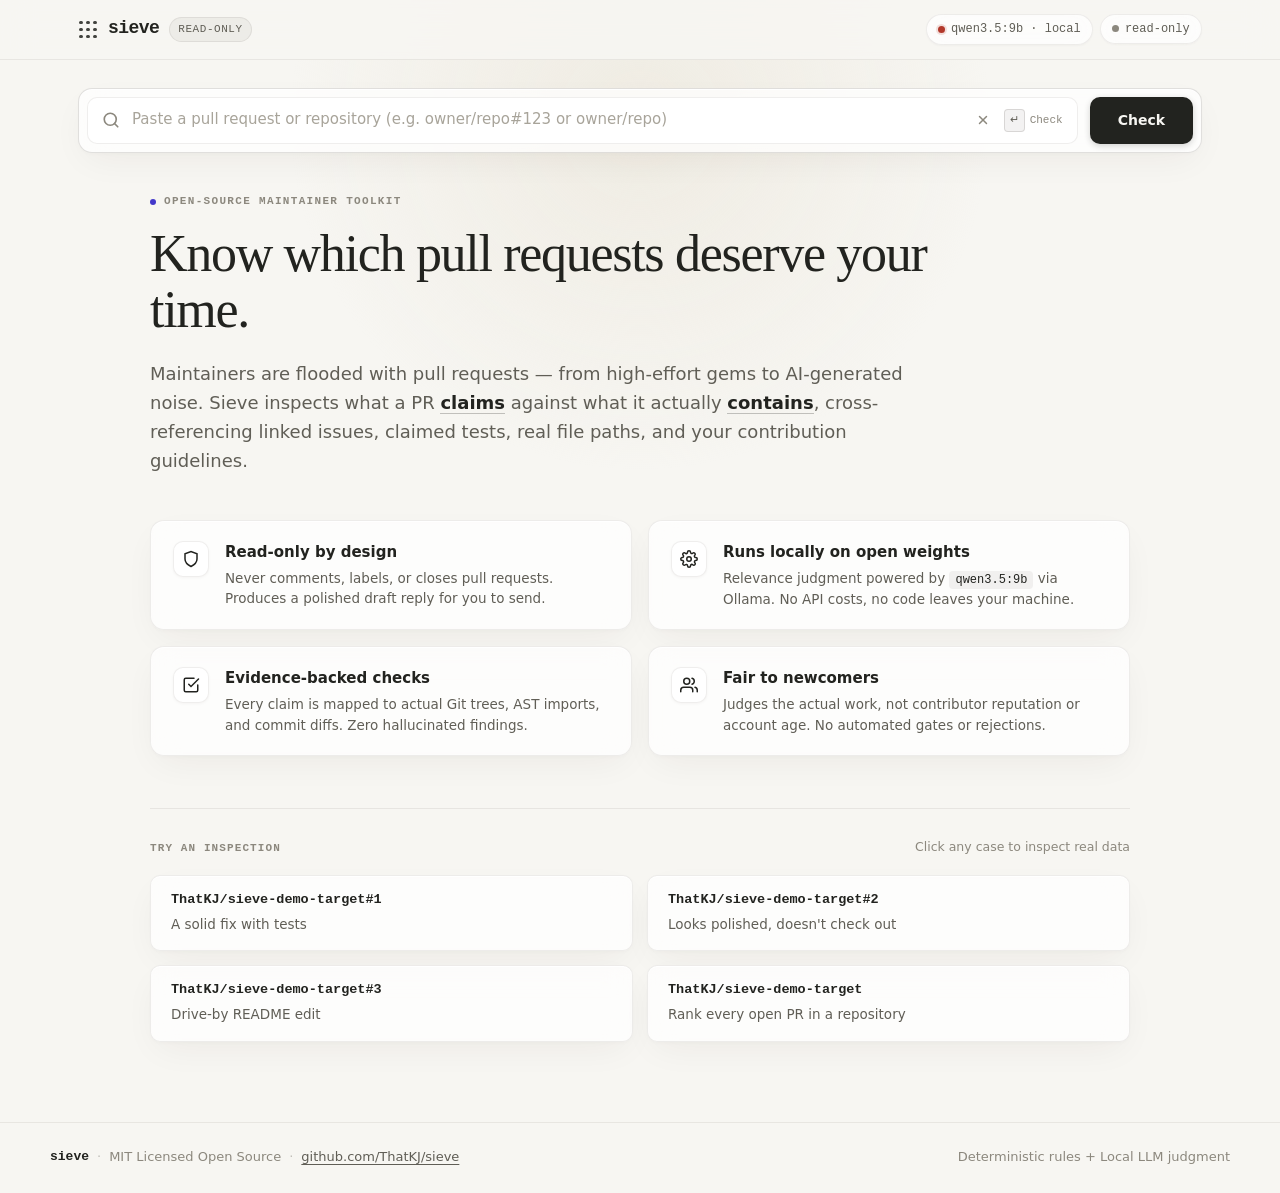
==== web/index.html @ 794aae9f "feat(web): redesign frontend with warm liquid glass and editorial aesthetic - Implement warm ivory a" ====
<!doctype html>
<html lang="en">
<head>
  <meta charset="utf-8">
  <meta name="viewport" content="width=device-width, initial-scale=1">
  <title>Sieve — Know Which Pull Requests Deserve Your Time</title>
  <meta name="description" content="Open-source pull request intake checks. Evaluates what a PR claims against what it actually contains with deterministic checks and local AI judgment.">
  <link rel="stylesheet" href="style.css">
  <link rel="icon" href="data:image/svg+xml,<svg xmlns='http://www.w3.org/2000/svg' viewBox='0 0 16 16'><g fill='%2322231F'><circle cx='3' cy='3' r='1.5'/><circle cx='8' cy='3' r='1.5'/><circle cx='13' cy='3' r='1.5'/><circle cx='3' cy='8' r='1.5'/><circle cx='8' cy='8' r='1.5'/><circle cx='13' cy='8' r='1.5'/><circle cx='8' cy='13' r='1.5'/></g></svg>">
</head>
<body>
  <div class="ambient-glow" aria-hidden="true"></div>

  <header class="site-header">
    <div class="header-inner">
      <a class="brand" href="/" aria-label="Sieve home">
        <span class="sieve-glyph" aria-hidden="true">
          <span></span><span></span><span></span>
          <span></span><span></span><span></span>
          <span></span><span></span><span></span>
        </span>
        <span class="brand-text">sieve</span>
        <span class="brand-badge">read-only</span>
      </a>

      <div class="status-strip" id="status" aria-live="polite">
        <!-- Rendered by app.js: model status, read-only pill, cache status -->
      </div>
    </div>
  </header>

  <main class="site-main" id="main-content">
    <section class="command-section">
      <form id="form" class="command-bar" autocomplete="off" role="search">
        <div class="command-field">
          <svg class="search-icon" width="18" height="18" viewBox="0 0 24 24" fill="none" stroke="currentColor" stroke-width="2.2" stroke-linecap="round" stroke-linejoin="round" aria-hidden="true">
            <circle cx="11" cy="11" r="8"></circle>
            <line x1="21" y1="21" x2="16.65" y2="16.65"></line>
          </svg>
          <label for="target" class="sr-only">Pull request or repository</label>
          <input id="target" name="target" spellcheck="false" autocomplete="off"
                 placeholder="Paste a pull request or repository (e.g. owner/repo#123 or owner/repo)">
          <button type="button" id="clear-btn" class="clear-btn" aria-label="Clear input" hidden title="Clear input">
            <svg width="14" height="14" viewBox="0 0 24 24" fill="none" stroke="currentColor" stroke-width="2.5" stroke-linecap="round"><line x1="18" y1="6" x2="6" y2="18"></line><line x1="6" y1="6" x2="18" y2="18"></line></svg>
          </button>
          <span class="command-hint" aria-hidden="true"><kbd>↵</kbd> Check</span>
        </div>
        <button type="submit" id="go" class="action-btn">
          <span class="btn-text">Check</span>
        </button>
      </form>
      <div class="error-banner" id="error" role="alert" hidden></div>
    </section>

    <!-- INTRO / HERO VIEW -->
    <section id="intro" class="hero-view">
      <div class="hero-content">
        <div class="hero-eyebrow">
          <span class="eyebrow-dot"></span>
          <span>Open-Source Maintainer Toolkit</span>
        </div>
        <h1 class="hero-title">Know which pull requests deserve your time.</h1>
        <p class="hero-lead">
          Maintainers are flooded with pull requests — from high-effort gems to AI-generated noise. Sieve inspects what a PR <em>claims</em> against what it actually <em>contains</em>, cross-referencing linked issues, claimed tests, real file paths, and your contribution guidelines.
        </p>

        <!-- Trust indicators strip -->
        <div class="trust-grid">
          <div class="trust-card">
            <div class="trust-icon" aria-hidden="true">
              <svg width="18" height="18" viewBox="0 0 24 24" fill="none" stroke="currentColor" stroke-width="2" stroke-linecap="round"><path d="M12 22s8-4 8-10V5l-8-3-8 3v7c0 6 8 10 8 10z"></path></svg>
            </div>
            <div class="trust-text">
              <h3>Read-only by design</h3>
              <p>Never comments, labels, or closes pull requests. Produces a polished draft reply for you to send.</p>
            </div>
          </div>

          <div class="trust-card">
            <div class="trust-icon" aria-hidden="true">
              <svg width="18" height="18" viewBox="0 0 24 24" fill="none" stroke="currentColor" stroke-width="2" stroke-linecap="round"><circle cx="12" cy="12" r="3"></circle><path d="M19.4 15a1.65 1.65 0 0 0 .33 1.82l.06.06a2 2 0 0 1 0 2.83 2 2 0 0 1-2.83 0l-.06-.06a1.65 1.65 0 0 0-1.82-.33 1.65 1.65 0 0 0-1 1.51V21a2 2 0 0 1-2 2 2 2 0 0 1-2-2v-.09A1.65 1.65 0 0 0 9 19.4a1.65 1.65 0 0 0-1.82.33l-.06.06a2 2 0 0 1-2.83 0 2 2 0 0 1 0-2.83l.06-.06a1.65 1.65 0 0 0 .33-1.82 1.65 1.65 0 0 0-1.51-1H3a2 2 0 0 1-2-2 2 2 0 0 1 2-2h.09A1.65 1.65 0 0 0 4.6 9a1.65 1.65 0 0 0-.33-1.82l-.06-.06a2 2 0 0 1 0-2.83 2 2 0 0 1 2.83 0l.06.06a1.65 1.65 0 0 0 1.82.33H9a1.65 1.65 0 0 0 1-1.51V3a2 2 0 0 1 2-2 2 2 0 0 1 2 2v.09a1.65 1.65 0 0 0 1 1.51 1.65 1.65 0 0 0 1.82-.33l.06-.06a2 2 0 0 1 2.83 0 2 2 0 0 1 0 2.83l-.06.06a1.65 1.65 0 0 0-.33 1.82V9a1.65 1.65 0 0 0 1.51 1H21a2 2 0 0 1 2 2 2 2 0 0 1-2 2h-.09a1.65 1.65 0 0 0-1.51 1z"></path></svg>
            </div>
            <div class="trust-text">
              <h3>Runs locally on open weights</h3>
              <p>Relevance judgment powered by <span class="code-pill" id="hero-model-pill">qwen3.5:9b</span> via Ollama. No API costs, no code leaves your machine.</p>
            </div>
          </div>

          <div class="trust-card">
            <div class="trust-icon" aria-hidden="true">
              <svg width="18" height="18" viewBox="0 0 24 24" fill="none" stroke="currentColor" stroke-width="2" stroke-linecap="round"><polyline points="9 11 12 14 22 4"></polyline><path d="M21 12v7a2 2 0 0 1-2 2H5a2 2 0 0 1-2-2V5a2 2 0 0 1 2-2h11"></path></svg>
            </div>
            <div class="trust-text">
              <h3>Evidence-backed checks</h3>
              <p>Every claim is mapped to actual Git trees, AST imports, and commit diffs. Zero hallucinated findings.</p>
            </div>
          </div>

          <div class="trust-card">
            <div class="trust-icon" aria-hidden="true">
              <svg width="18" height="18" viewBox="0 0 24 24" fill="none" stroke="currentColor" stroke-width="2" stroke-linecap="round"><path d="M17 21v-2a4 4 0 0 0-4-4H5a4 4 0 0 0-4 4v2"></path><circle cx="9" cy="7" r="4"></circle><path d="M23 21v-2a4 4 0 0 0-3-3.87"></path><path d="M16 3.13a4 4 0 0 1 0 7.75"></path></svg>
            </div>
            <div class="trust-text">
              <h3>Fair to newcomers</h3>
              <p>Judges the actual work, not contributor reputation or account age. No automated gates or rejections.</p>
            </div>
          </div>
        </div>

        <!-- Examples section -->
        <div class="examples-container">
          <div class="examples-header">
            <span class="examples-label">Try an inspection</span>
            <span class="examples-hint">Click any case to inspect real data</span>
          </div>
          <div class="examples-grid" id="examples">
            <!-- Rendered by app.js -->
          </div>
        </div>
      </div>
    </section>

    <!-- REPORT VIEW -->
    <section id="report" class="report-view" hidden aria-live="polite">
      <!-- Rendered dynamically by app.js -->
    </section>

    <!-- QUEUE VIEW -->
    <section id="queue" class="queue-view" hidden aria-live="polite">
      <!-- Rendered dynamically by app.js -->
    </section>
  </main>

  <footer class="site-footer">
    <div class="footer-inner">
      <div class="footer-left">
        <span class="footer-brand">sieve</span>
        <span class="footer-sep">·</span>
        <span>MIT Licensed Open Source</span>
        <span class="footer-sep">·</span>
        <a href="https://github.com/ThatKJ/sieve" target="_blank" rel="noopener noreferrer" class="footer-link">
          github.com/ThatKJ/sieve
        </a>
      </div>
      <div class="footer-right">
        <span>Deterministic rules + Local LLM judgment</span>
      </div>
    </div>
  </footer>

  <script src="app.js"></script>
</body>
</html>
---- web/style.css ----
/* ==========================================================================
   SIEVE — DESIGN SYSTEM & STYLESHEET
   Aesthetic: Warm Liquid Glass × Editorial Pinterest × Premium Developer Tool
   ========================================================================== */

:root {
  /* Canvas & Warm Atmosphere */
  --bg-canvas: #F7F6F2;
  --bg-secondary: #F0EEE8;
  --bg-card: rgba(255, 255, 255, 0.72);
  --bg-card-solid: #FFFFFF;
  --bg-card-elevated: rgba(255, 255, 255, 0.88);
  --bg-glass-heavy: rgba(255, 255, 255, 0.65);
  --bg-glass-input: rgba(255, 255, 255, 0.92);

  /* Typography Colors (High Contrast, Warm Nuance) */
  --text-primary: #22231F;
  --text-secondary: #605E56;
  --text-tertiary: #8C887E;
  --text-muted: #A8A49A;

  /* Borders & Dividers */
  --border-subtle: rgba(50, 45, 35, 0.08);
  --border-medium: rgba(50, 45, 35, 0.14);
  --border-strong: rgba(50, 45, 35, 0.28);
  --border-focus: #4338CA;

  /* Glass Reflections & Shadows */
  --glass-highlight: inset 0 1px 0 rgba(255, 255, 255, 0.95);
  --glass-shadow: 0 12px 36px -8px rgba(45, 38, 25, 0.06), 0 2px 6px -1px rgba(45, 38, 25, 0.03);
  --glass-shadow-hover: 0 16px 42px -6px rgba(45, 38, 25, 0.10), 0 4px 12px -2px rgba(45, 38, 25, 0.04);
  --glass-shadow-active: 0 4px 16px -2px rgba(45, 38, 25, 0.06);

  /* Semantic Status Tokens */
  --color-pass: #246B46;
  --bg-pass: rgba(36, 107, 70, 0.08);
  --border-pass: rgba(36, 107, 70, 0.24);

  --color-warn: #965B0A;
  --bg-warn: rgba(150, 91, 10, 0.08);
  --border-warn: rgba(150, 91, 10, 0.24);

  --color-fail: #B2382A;
  --bg-fail: rgba(178, 56, 42, 0.08);
  --border-fail: rgba(178, 56, 42, 0.24);

  --color-info: #4F637A;
  --bg-info: rgba(79, 99, 122, 0.08);
  --border-info: rgba(79, 99, 122, 0.24);

  /* Accent & Action */
  --accent: #4338CA;
  --accent-light: #EEF2FF;
  --accent-border: rgba(67, 56, 202, 0.22);

  /* Typography Font Stacks */
  --font-serif: "Iowan Old Style", "Charter", "Bitstream Charter", "Georgia", "Cambria", serif;
  --font-sans: -apple-system, BlinkMacSystemFont, "SF Pro Display", "SF Pro Text", "Inter", "Segoe UI", system-ui, sans-serif;
  --font-mono: ui-monospace, "SF Mono", "Menlo", "Monaco", "Consolas", monospace;

  /* Geometry */
  --radius-sm: 6px;
  --radius-md: 10px;
  --radius-lg: 14px;
  --radius-xl: 20px;
  --radius-pill: 9999px;

  /* Transitions */
  --transition-fast: 150ms cubic-bezier(0.16, 1, 0.3, 1);
  --transition-smooth: 240ms cubic-bezier(0.16, 1, 0.3, 1);
}

/* ==========================================================================
   RESET & BASE STYLES
   ========================================================================== */

*, *::before, *::after {
  box-sizing: border-box;
}

html {
  -webkit-text-size-adjust: 100%;
  color-scheme: light;
  scroll-behavior: smooth;
}

body {
  margin: 0;
  padding: 0;
  background-color: var(--bg-canvas);
  color: var(--text-primary);
  font-family: var(--font-sans);
  font-size: 15px;
  line-height: 1.55;
  -webkit-font-smoothing: antialiased;
  -moz-osx-font-smoothing: grayscale;
  min-height: 100vh;
  display: flex;
  flex-direction: column;
  position: relative;
  overflow-x: hidden;
}

/* Subtle organic ambient glow in background */
.ambient-glow {
  position: fixed;
  top: 0;
  left: 50%;
  transform: translateX(-50%);
  width: 1200px;
  height: 600px;
  background: radial-gradient(circle 500px at 50% 120px, rgba(235, 230, 218, 0.65), transparent 70%);
  pointer-events: none;
  z-index: 0;
}

a {
  color: inherit;
  text-decoration: underline;
  text-underline-offset: 3px;
  text-decoration-thickness: 1px;
  transition: color var(--transition-fast), text-decoration-color var(--transition-fast);
}

a:hover {
  color: var(--accent);
}

button {
  font-family: inherit;
  font-size: inherit;
  border: none;
  background: none;
  cursor: pointer;
}

.mono, code, kbd {
  font-family: var(--font-mono);
}

.sr-only {
  position: absolute;
  width: 1px;
  height: 1px;
  padding: 0;
  margin: -1px;
  overflow: hidden;
  clip: rect(0, 0, 0, 0);
  white-space: nowrap;
  border: 0;
}

/* ==========================================================================
   TOP BAR / HEADER
   ========================================================================== */

.site-header {
  position: sticky;
  top: 0;
  z-index: 50;
  background: rgba(247, 246, 242, 0.85);
  backdrop-filter: blur(16px);
  -webkit-backdrop-filter: blur(16px);
  border-bottom: 1px solid var(--border-subtle);
  transition: border-color var(--transition-fast);
}

.header-inner {
  max-width: 1180px;
  margin: 0 auto;
  padding: 14px 28px;
  display: flex;
  align-items: center;
  justify-content: space-between;
  gap: 16px;
}

.brand {
  display: inline-flex;
  align-items: center;
  gap: 10px;
  text-decoration: none;
  color: var(--text-primary);
  font-family: var(--font-mono);
  font-size: 18px;
  font-weight: 600;
  letter-spacing: -0.02em;
}

.sieve-glyph {
  width: 20px;
  height: 20px;
  display: grid;
  grid-template-columns: repeat(3, 1fr);
  grid-template-rows: repeat(3, 1fr);
  gap: 3px;
  align-items: center;
  justify-items: center;
  padding: 1px;
}

.sieve-glyph span {
  width: 3.5px;
  height: 3.5px;
  background-color: var(--text-primary);
  border-radius: 50%;
  opacity: 0.85;
  transition: transform var(--transition-fast), background-color var(--transition-fast);
}

.brand:hover .sieve-glyph span {
  background-color: var(--accent);
}

.brand:hover .sieve-glyph span:nth-child(even) {
  transform: scale(1.3);
}

.brand-text {
  font-weight: 700;
  letter-spacing: -0.03em;
}

.brand-badge {
  font-family: var(--font-mono);
  font-size: 11px;
  font-weight: 500;
  text-transform: uppercase;
  letter-spacing: 0.05em;
  padding: 3px 8px;
  background: rgba(50, 45, 35, 0.05);
  color: var(--text-secondary);
  border-radius: var(--radius-pill);
  border: 1px solid var(--border-subtle);
}

/* Status Strip */
.status-strip {
  display: flex;
  align-items: center;
  gap: 8px;
  flex-wrap: wrap;
  justify-content: flex-end;
}

.status-pill {
  font-family: var(--font-mono);
  font-size: 12px;
  padding: 5px 11px;
  background: var(--bg-card);
  backdrop-filter: blur(12px);
  -webkit-backdrop-filter: blur(12px);
  border: 1px solid var(--border-subtle);
  border-radius: var(--radius-pill);
  color: var(--text-secondary);
  display: inline-flex;
  align-items: center;
  gap: 6px;
  box-shadow: 0 1px 2px rgba(45, 38, 25, 0.03);
  transition: all var(--transition-fast);
  white-space: nowrap;
}

.status-dot {
  width: 7px;
  height: 7px;
  border-radius: 50%;
  background-color: var(--text-tertiary);
  flex-shrink: 0;
}

.status-pill.ok .status-dot {
  background-color: var(--color-pass);
  box-shadow: 0 0 0 2px rgba(36, 107, 70, 0.15);
}

.status-pill.bad .status-dot {
  background-color: var(--color-fail);
  box-shadow: 0 0 0 2px rgba(178, 56, 42, 0.15);
}

/* ==========================================================================
   MAIN LAYOUT & COMMAND SECTION
   ========================================================================== */

.site-main {
  width: 100%;
  max-width: 1180px;
  margin: 0 auto;
  padding: 28px 28px 80px;
  flex: 1;
  position: relative;
  z-index: 1;
}

.command-section {
  position: relative;
  margin-bottom: 36px;
}

.command-bar {
  display: flex;
  align-items: stretch;
  gap: 12px;
  background: var(--bg-card);
  backdrop-filter: blur(20px);
  -webkit-backdrop-filter: blur(20px);
  padding: 8px;
  border: 1px solid var(--border-medium);
  border-radius: var(--radius-lg);
  box-shadow: var(--glass-shadow), var(--glass-highlight);
  transition: box-shadow var(--transition-smooth), border-color var(--transition-smooth), transform var(--transition-smooth);
}

.command-bar:focus-within {
  border-color: var(--border-strong);
  box-shadow: 0 14px 44px -6px rgba(45, 38, 25, 0.12), inset 0 1px 0 rgba(255, 255, 255, 1);
  transform: translateY(-1px);
}

.command-field {
  flex: 1;
  display: flex;
  align-items: center;
  position: relative;
  padding: 0 14px;
  background: var(--bg-glass-input);
  border-radius: var(--radius-md);
  border: 1px solid var(--border-subtle);
  transition: border-color var(--transition-fast), background-color var(--transition-fast);
}

.command-field:focus-within {
  background: #FFFFFF;
  border-color: var(--border-medium);
}

.search-icon {
  color: var(--text-tertiary);
  flex-shrink: 0;
  margin-right: 12px;
}

.command-field input {
  flex: 1;
  border: none;
  background: transparent;
  padding: 14px 0;
  font-family: var(--font-mono);
  font-size: 15px;
  color: var(--text-primary);
  outline: none;
  min-width: 0;
}

.command-field input::placeholder {
  color: var(--text-muted);
  font-family: var(--font-sans);
  font-size: 15px;
}

.clear-btn {
  color: var(--text-tertiary);
  padding: 6px;
  display: flex;
  align-items: center;
  justify-content: center;
  border-radius: 50%;
  margin-right: 8px;
  transition: background-color var(--transition-fast), color var(--transition-fast);
}

.clear-btn:hover {
  background-color: rgba(50, 45, 35, 0.08);
  color: var(--text-primary);
}

.command-hint {
  font-family: var(--font-mono);
  font-size: 11px;
  color: var(--text-tertiary);
  display: flex;
  align-items: center;
  gap: 5px;
  user-select: none;
  flex-shrink: 0;
}

.command-hint kbd {
  background: rgba(50, 45, 35, 0.06);
  border: 1px solid var(--border-medium);
  border-radius: 4px;
  padding: 2px 5px;
  font-size: 11px;
  color: var(--text-secondary);
}

.action-btn {
  display: inline-flex;
  align-items: center;
  justify-content: center;
  gap: 8px;
  padding: 0 28px;
  background: var(--text-primary);
  color: var(--bg-canvas);
  font-weight: 600;
  font-size: 14px;
  border-radius: var(--radius-md);
  box-shadow: 0 2px 6px rgba(34, 35, 31, 0.2);
  transition: all var(--transition-fast);
  white-space: nowrap;
  min-width: 96px;
}

.action-btn:hover:not(:disabled) {
  background: #0D0E0C;
  transform: translateY(-1px);
  box-shadow: 0 4px 12px rgba(34, 35, 31, 0.25);
}

.action-btn:active:not(:disabled) {
  transform: translateY(0);
  box-shadow: 0 1px 3px rgba(34, 35, 31, 0.2);
}

.action-btn:disabled {
  opacity: 0.6;
  cursor: not-allowed;
  transform: none;
}

.action-btn:focus-visible {
  outline: 3px solid var(--accent);
  outline-offset: 2px;
}

/* Error Banner */
.error-banner {
  margin-top: 14px;
  padding: 14px 18px;
  background: #FFF5F4;
  border: 1px solid var(--border-fail);
  border-radius: var(--radius-md);
  color: var(--color-fail);
  font-size: 14px;
  line-height: 1.5;
  box-shadow: 0 2px 8px rgba(178, 56, 42, 0.06);
  animation: slideDown 200ms ease-out;
}

@keyframes slideDown {
  from { opacity: 0; transform: translateY(-6px); }
  to { opacity: 1; transform: translateY(0); }
}

/* ==========================================================================
   HERO / INTRO VIEW (Editorial × Pinterest)
   ========================================================================== */

.hero-view {
  animation: fadeIn 300ms ease-out;
}

@keyframes fadeIn {
  from { opacity: 0; transform: translateY(8px); }
  to { opacity: 1; transform: translateY(0); }
}

.hero-content {
  max-width: 980px;
  margin: 0 auto;
}

.hero-eyebrow {
  display: inline-flex;
  align-items: center;
  gap: 8px;
  font-family: var(--font-mono);
  font-size: 11px;
  font-weight: 600;
  text-transform: uppercase;
  letter-spacing: 0.12em;
  color: var(--text-tertiary);
  margin-bottom: 16px;
}

.eyebrow-dot {
  width: 6px;
  height: 6px;
  border-radius: 50%;
  background-color: var(--accent);
}

.hero-title {
  font-family: var(--font-serif);
  font-size: 52px;
  line-height: 1.08;
  letter-spacing: -0.025em;
  font-weight: 500;
  color: var(--text-primary);
  margin: 0 0 22px;
  max-width: 820px;
}

.hero-lead {
  font-size: 18px;
  line-height: 1.6;
  color: var(--text-secondary);
  margin: 0 0 44px;
  max-width: 780px;
}

.hero-lead em {
  font-style: normal;
  color: var(--text-primary);
  font-weight: 600;
  border-bottom: 1.5px solid rgba(34, 35, 31, 0.25);
}

/* Trust Indicators Grid */
.trust-grid {
  display: grid;
  grid-template-columns: repeat(2, 1fr);
  gap: 16px;
  margin-bottom: 52px;
}

.trust-card {
  display: flex;
  gap: 16px;
  padding: 20px 22px;
  background: var(--bg-card);
  backdrop-filter: blur(14px);
  -webkit-backdrop-filter: blur(14px);
  border: 1px solid var(--border-subtle);
  border-radius: var(--radius-lg);
  box-shadow: var(--glass-shadow), var(--glass-highlight);
  transition: transform var(--transition-smooth), box-shadow var(--transition-smooth), border-color var(--transition-smooth);
}

.trust-card:hover {
  transform: translateY(-2px);
  border-color: var(--border-medium);
  box-shadow: var(--glass-shadow-hover), var(--glass-highlight);
}

.trust-icon {
  width: 36px;
  height: 36px;
  border-radius: var(--radius-md);
  background: #FFFFFF;
  border: 1px solid var(--border-subtle);
  display: flex;
  align-items: center;
  justify-content: center;
  color: var(--text-primary);
  flex-shrink: 0;
  box-shadow: 0 1px 3px rgba(45, 38, 25, 0.04);
}

.trust-text h3 {
  margin: 0 0 4px;
  font-size: 15px;
  font-weight: 600;
  color: var(--text-primary);
}

.trust-text p {
  margin: 0;
  font-size: 13.5px;
  line-height: 1.5;
  color: var(--text-secondary);
}

.code-pill {
  font-family: var(--font-mono);
  font-size: 12px;
  padding: 2px 6px;
  background: rgba(50, 45, 35, 0.06);
  border-radius: 4px;
  color: var(--text-primary);
}

/* Examples Section */
.examples-container {
  padding-top: 28px;
  border-top: 1px solid var(--border-subtle);
}

.examples-header {
  display: flex;
  justify-content: space-between;
  align-items: baseline;
  margin-bottom: 18px;
}

.examples-label {
  font-family: var(--font-mono);
  font-size: 11px;
  text-transform: uppercase;
  letter-spacing: 0.1em;
  color: var(--text-tertiary);
  font-weight: 600;
}

.examples-hint {
  font-size: 12.5px;
  color: var(--text-tertiary);
}

.examples-grid {
  display: grid;
  grid-template-columns: repeat(2, 1fr);
  gap: 14px;
}

.example-card {
  display: flex;
  flex-direction: column;
  justify-content: space-between;
  padding: 16px 20px;
  background: var(--bg-card);
  backdrop-filter: blur(14px);
  -webkit-backdrop-filter: blur(14px);
  border: 1px solid var(--border-subtle);
  border-radius: var(--radius-md);
  text-align: left;
  cursor: pointer;
  box-shadow: var(--glass-shadow), var(--glass-highlight);
  transition: all var(--transition-fast);
  position: relative;
  overflow: hidden;
}

.example-card::before {
  content: "";
  position: absolute;
  top: 0;
  left: 0;
  width: 3px;
  height: 100%;
  background: transparent;
  transition: background-color var(--transition-fast);
}

.example-card:hover {
  transform: translateY(-2px);
  background: #FFFFFF;
  border-color: var(--border-medium);
  box-shadow: var(--glass-shadow-hover), var(--glass-highlight);
}

.example-card:hover::before {
  background-color: var(--accent);
}

.example-card:focus-visible {
  outline: 2px solid var(--accent);
  outline-offset: 2px;
}

.example-top {
  display: flex;
  align-items: center;
  justify-content: space-between;
  margin-bottom: 8px;
  gap: 10px;
}

.example-ref {
  font-family: var(--font-mono);
  font-size: 13.5px;
  font-weight: 600;
  color: var(--text-primary);
}

.example-action-hint {
  font-family: var(--font-mono);
  font-size: 11px;
  color: var(--text-tertiary);
  display: flex;
  align-items: center;
  gap: 4px;
  opacity: 0;
  transform: translateX(-4px);
  transition: all var(--transition-fast);
}

.example-card:hover .example-action-hint {
  opacity: 1;
  transform: translateX(0);
  color: var(--accent);
}

.example-note {
  font-size: 13.5px;
  color: var(--text-secondary);
  line-height: 1.45;
}

/* ==========================================================================
   REPORT VIEW (Inspection Workspace)
   ========================================================================== */

.report-view {
  animation: fadeIn 250ms ease-out;
}

.crumbs-bar {
  display: flex;
  align-items: center;
  gap: 8px;
  font-family: var(--font-mono);
  font-size: 13px;
  color: var(--text-tertiary);
  margin-bottom: 12px;
}

.crumb-back {
  display: inline-flex;
  align-items: center;
  gap: 6px;
  text-decoration: none;
  color: var(--text-secondary);
  padding: 4px 8px;
  background: var(--bg-card);
  border: 1px solid var(--border-subtle);
  border-radius: var(--radius-sm);
  transition: all var(--transition-fast);
}

.crumb-back:hover {
  background: #FFFFFF;
  border-color: var(--border-medium);
  color: var(--text-primary);
}

.crumb-pr-num {
  font-weight: 600;
  color: var(--text-primary);
}

.report-pr-title {
  font-family: var(--font-serif);
  font-size: 38px;
  line-height: 1.15;
  letter-spacing: -0.02em;
  font-weight: 500;
  color: var(--text-primary);
  margin: 0 0 16px;
}

/* Meta Strip */
.report-meta-strip {
  display: flex;
  align-items: center;
  gap: 18px;
  flex-wrap: wrap;
  font-size: 13.5px;
  color: var(--text-secondary);
  margin-bottom: 30px;
}

.author-chip {
  display: inline-flex;
  align-items: center;
  gap: 8px;
  font-weight: 500;
  color: var(--text-primary);
}

.author-avatar {
  width: 24px;
  height: 24px;
  border-radius: 50%;
  border: 1px solid var(--border-medium);
  background: #EAE8E0;
}

.association-pill {
  font-family: var(--font-mono);
  font-size: 11px;
  text-transform: uppercase;
  letter-spacing: 0.04em;
  padding: 2px 7px;
  background: rgba(50, 45, 35, 0.06);
  border-radius: 4px;
  color: var(--text-secondary);
}

.diff-stats {
  font-family: var(--font-mono);
  display: inline-flex;
  align-items: center;
  gap: 8px;
}

.stat-adds {
  color: var(--color-pass);
  font-weight: 600;
}

.stat-dels {
  color: var(--color-fail);
  font-weight: 600;
}

.stat-files {
  color: var(--text-secondary);
}

.pr-state-badge {
  font-family: var(--font-mono);
  font-size: 11px;
  font-weight: 600;
  text-transform: uppercase;
  letter-spacing: 0.06em;
  padding: 3px 8px;
  border-radius: var(--radius-sm);
  background: rgba(50, 45, 35, 0.08);
  color: var(--text-primary);
}

.pr-state-badge.state-merged {
  background: #EBE5F7;
  color: #4C2889;
}

.pr-state-badge.state-open {
  background: var(--bg-pass);
  color: var(--color-pass);
  border: 1px solid var(--border-pass);
}

.pr-state-badge.state-closed {
  background: var(--bg-fail);
  color: var(--color-fail);
}

.github-link {
  display: inline-flex;
  align-items: center;
  gap: 4px;
  color: var(--text-secondary);
  font-weight: 500;
}

.github-link:hover {
  color: var(--accent);
}

/* ==========================================================================
   VERDICT HERO CARD
   ========================================================================== */

.verdict-hero {
  display: grid;
  grid-template-columns: auto 1fr;
  gap: 32px;
  align-items: center;
  padding: 28px 32px;
  background: var(--bg-card);
  backdrop-filter: blur(20px);
  -webkit-backdrop-filter: blur(20px);
  border: 1px solid var(--border-medium);
  border-radius: var(--radius-xl);
  box-shadow: var(--glass-shadow), var(--glass-highlight);
  margin-bottom: 32px;
  position: relative;
  overflow: hidden;
}

.verdict-hero::before {
  content: "";
  position: absolute;
  top: 0;
  left: 0;
  right: 0;
  height: 4px;
}

.verdict-hero.ready::before {
  background: var(--color-pass);
}

.verdict-hero.needs-work::before {
  background: var(--color-warn);
}

.verdict-hero.low-effort::before {
  background: var(--color-fail);
}

.score-display {
  display: flex;
  align-items: baseline;
  gap: 4px;
}

.score-num {
  font-family: var(--font-serif);
  font-size: 74px;
  line-height: 0.9;
  letter-spacing: -0.04em;
  font-weight: 500;
}

.verdict-hero.ready .score-num {
  color: var(--color-pass);
}

.verdict-hero.needs-work .score-num {
  color: var(--color-warn);
}

.verdict-hero.low-effort .score-num {
  color: var(--color-fail);
}

.score-max {
  font-family: var(--font-mono);
  font-size: 16px;
  color: var(--text-tertiary);
}

.verdict-info {
  display: flex;
  flex-direction: column;
  gap: 6px;
}

.verdict-headline-row {
  display: flex;
  align-items: center;
  gap: 12px;
  flex-wrap: wrap;
}

.verdict-title {
  margin: 0;
  font-family: var(--font-sans);
  font-size: 24px;
  font-weight: 700;
  letter-spacing: -0.015em;
}

.verdict-hero.ready .verdict-title {
  color: var(--color-pass);
}

.verdict-hero.needs-work .verdict-title {
  color: var(--color-warn);
}

.verdict-hero.low-effort .verdict-title {
  color: var(--color-fail);
}

.findings-tally {
  font-size: 14.5px;
  color: var(--text-secondary);
}

.tally-item-fail { color: var(--color-fail); font-weight: 600; }
.tally-item-warn { color: var(--color-warn); font-weight: 600; }
.tally-item-pass { color: var(--color-pass); font-weight: 600; }

/* Inline Model Loading Indicator */
.model-loading-strip {
  display: flex;
  align-items: center;
  gap: 10px;
  margin-top: 6px;
  padding: 6px 12px;
  background: rgba(67, 56, 202, 0.06);
  border: 1px solid var(--accent-border);
  border-radius: var(--radius-sm);
  font-size: 13px;
  color: var(--accent);
  width: fit-content;
}

.model-timer-pill {
  font-family: var(--font-mono);
  font-size: 12px;
  font-weight: 600;
  padding: 2px 6px;
  background: #FFFFFF;
  border-radius: 4px;
  border: 1px solid var(--accent-border);
}

/* ==========================================================================
   REPORT 2-COLUMN GRID (Findings vs Sticky Sidebar)
   ========================================================================== */

.report-grid {
  display: grid;
  grid-template-columns: minmax(0, 1fr) 400px;
  gap: 32px;
  align-items: start;
}

.findings-column {
  display: flex;
  flex-direction: column;
  gap: 24px;
}

/* Finding Section Group */
.finding-group {
  background: var(--bg-card);
  backdrop-filter: blur(14px);
  -webkit-backdrop-filter: blur(14px);
  border: 1px solid var(--border-subtle);
  border-radius: var(--radius-lg);
  box-shadow: var(--glass-shadow), var(--glass-highlight);
  overflow: hidden;
}

.finding-group-header {
  padding: 14px 20px;
  border-bottom: 1px solid var(--border-subtle);
  display: flex;
  align-items: center;
  justify-content: space-between;
  background: rgba(255, 255, 255, 0.4);
}

.finding-group-title {
  margin: 0;
  font-family: var(--font-mono);
  font-size: 11.5px;
  text-transform: uppercase;
  letter-spacing: 0.08em;
  font-weight: 600;
  color: var(--text-secondary);
  display: flex;
  align-items: center;
  gap: 8px;
}

.finding-group-count {
  font-family: var(--font-mono);
  font-size: 11px;
  padding: 2px 6px;
  background: rgba(50, 45, 35, 0.06);
  border-radius: 999px;
  color: var(--text-tertiary);
}

.finding-items-list {
  display: flex;
  flex-direction: column;
}

/* Finding Card Item */
.finding-card {
  padding: 16px 20px;
  border-bottom: 1px solid var(--border-subtle);
  display: grid;
  grid-template-columns: 28px 1fr;
  gap: 14px;
  transition: background-color var(--transition-fast);
}

.finding-card:last-child {
  border-bottom: none;
}

.finding-card:hover {
  background-color: rgba(255, 255, 255, 0.5);
}

.finding-status-icon {
  width: 26px;
  height: 26px;
  border-radius: 6px;
  display: flex;
  align-items: center;
  justify-content: center;
  font-family: var(--font-mono);
  font-size: 13px;
  font-weight: 700;
  flex-shrink: 0;
  margin-top: 1px;
}

.finding-card.fail .finding-status-icon {
  background: var(--bg-fail);
  color: var(--color-fail);
  border: 1px solid var(--border-fail);
}

.finding-card.warn .finding-status-icon {
  background: var(--bg-warn);
  color: var(--color-warn);
  border: 1px solid var(--border-warn);
}

.finding-card.info .finding-status-icon {
  background: var(--bg-info);
  color: var(--color-info);
  border: 1px solid var(--border-info);
}

.finding-card.pass .finding-status-icon {
  background: var(--bg-pass);
  color: var(--color-pass);
  border: 1px solid var(--border-pass);
}

.finding-body {
  min-width: 0;
}

.finding-title-row {
  display: flex;
  align-items: center;
  gap: 8px;
  flex-wrap: wrap;
  margin-bottom: 4px;
}

.finding-title {
  font-size: 15px;
  font-weight: 600;
  color: var(--text-primary);
  line-height: 1.4;
}

.model-tag {
  font-family: var(--font-mono);
  font-size: 10.5px;
  font-weight: 600;
  text-transform: uppercase;
  letter-spacing: 0.05em;
  padding: 2px 7px;
  background: #F3EEFA;
  border: 1px solid rgba(109, 40, 217, 0.22);
  color: #6D28D9;
  border-radius: 4px;
  white-space: nowrap;
}

.category-tag {
  font-family: var(--font-mono);
  font-size: 11px;
  color: var(--text-tertiary);
  padding: 1px 5px;
  border: 1px solid var(--border-subtle);
  border-radius: 3px;
  margin-left: auto;
}

.finding-detail {
  font-size: 14px;
  color: var(--text-secondary);
  line-height: 1.5;
  margin: 2px 0 8px;
}

/* Actionable Fix Box */
.finding-fix {
  margin: 8px 0;
  padding: 8px 12px;
  background: rgba(255, 255, 255, 0.95);
  border-left: 3px solid var(--accent);
  border-radius: 0 var(--radius-sm) var(--radius-sm) 0;
  font-size: 13px;
  color: var(--text-secondary);
  box-shadow: 0 1px 2px rgba(45, 38, 25, 0.03);
}

.finding-fix strong {
  color: var(--text-primary);
  font-weight: 600;
}

/* Evidence Chips (Solid surfaces for contrast) */
.evidence-list {
  margin: 10px 0 0;
  padding: 0;
  list-style: none;
  display: flex;
  flex-direction: column;
  gap: 5px;
}

.evidence-item {
  font-family: var(--font-mono);
  font-size: 12.5px;
  line-height: 1.45;
  color: var(--text-primary);
  background: var(--bg-card-solid);
  border: 1px solid var(--border-medium);
  border-radius: var(--radius-sm);
  padding: 6px 10px;
  overflow-wrap: anywhere;
  word-break: break-word;
  box-shadow: 0 1px 2px rgba(45, 38, 25, 0.02);
}

.evidence-item a {
  color: var(--accent);
  text-decoration: underline;
  text-underline-offset: 2px;
}

/* Pending row within findings */
.pending-finding-row {
  display: flex;
  align-items: center;
  gap: 12px;
  padding: 16px 20px;
  border-top: 1px dashed var(--border-medium);
  background: rgba(67, 56, 202, 0.04);
  font-size: 14px;
  color: var(--text-secondary);
}

/* ==========================================================================
   SIDEBAR WORKSPACE PANELS
   ========================================================================== */

.report-sidebar {
  position: sticky;
  top: 76px;
  display: flex;
  flex-direction: column;
  gap: 18px;
}

.sidebar-panel {
  background: var(--bg-card);
  backdrop-filter: blur(16px);
  -webkit-backdrop-filter: blur(16px);
  border: 1px solid var(--border-medium);
  border-radius: var(--radius-lg);
  padding: 20px;
  box-shadow: var(--glass-shadow), var(--glass-highlight);
}

.panel-header-row {
  display: flex;
  justify-content: space-between;
  align-items: center;
  gap: 12px;
  margin-bottom: 6px;
}

.panel-title {
  margin: 0;
  font-size: 16px;
  font-weight: 700;
  color: var(--text-primary);
}

.panel-sub {
  margin: 0 0 14px;
  font-size: 13px;
  color: var(--text-tertiary);
  line-height: 1.4;
}

/* Reply Block */
.reply-preview-box {
  position: relative;
  margin-bottom: 10px;
}

.reply-pre {
  font-family: var(--font-mono);
  font-size: 12.5px;
  line-height: 1.6;
  white-space: pre-wrap;
  word-break: break-word;
  margin: 0;
  padding: 14px;
  background: var(--bg-secondary);
  border: 1px solid var(--border-medium);
  border-radius: var(--radius-md);
  color: var(--text-primary);
  max-height: 280px;
  overflow-y: auto;
}

.copy-btn {
  display: inline-flex;
  align-items: center;
  gap: 6px;
  padding: 6px 12px;
  font-size: 13px;
  font-weight: 600;
  border-radius: var(--radius-sm);
  background: #FFFFFF;
  border: 1px solid var(--border-medium);
  color: var(--text-primary);
  box-shadow: 0 1px 3px rgba(45, 38, 25, 0.05);
  transition: all var(--transition-fast);
}

.copy-btn:hover {
  background: var(--text-primary);
  color: #FFFFFF;
  border-color: var(--text-primary);
}

.copy-btn.copied {
  background: var(--color-pass);
  color: #FFFFFF;
  border-color: var(--color-pass);
}

/* Model Opinion Panel */
.model-opinion-badge {
  display: inline-flex;
  align-items: center;
  gap: 6px;
  font-family: var(--font-mono);
  font-size: 11px;
  font-weight: 600;
  color: var(--accent);
  background: var(--accent-light);
  padding: 3px 8px;
  border-radius: 4px;
  border: 1px solid var(--accent-border);
}

.model-judgment-grid {
  display: flex;
  flex-direction: column;
  gap: 12px;
}

.judgment-stat-row {
  display: flex;
  align-items: center;
  justify-content: space-between;
  padding: 8px 12px;
  background: #FFFFFF;
  border: 1px solid var(--border-subtle);
  border-radius: var(--radius-sm);
}

.judgment-label {
  font-size: 13px;
  color: var(--text-secondary);
}

.judgment-val {
  font-weight: 600;
  font-size: 13.5px;
}

.judgment-reason-box {
  padding: 12px;
  background: #FFFFFF;
  border: 1px solid var(--border-subtle);
  border-radius: var(--radius-sm);
  font-size: 13.5px;
  line-height: 1.5;
  color: var(--text-secondary);
}

.judgment-reason-box strong {
  color: var(--text-primary);
  display: block;
  margin-bottom: 4px;
  font-size: 12px;
  font-family: var(--font-mono);
  text-transform: uppercase;
  letter-spacing: 0.05em;
}

/* Key-Value Pair Audit List */
.audit-dl {
  display: grid;
  grid-template-columns: auto 1fr;
  gap: 8px 14px;
  margin: 0;
  font-size: 13px;
}

.audit-dl dt {
  color: var(--text-tertiary);
  font-weight: 500;
}

.audit-dl dd {
  margin: 0;
  color: var(--text-primary);
}

/* ==========================================================================
   QUEUE VIEW (Repository Pull Request Table)
   ========================================================================== */

.queue-view {
  animation: fadeIn 250ms ease-out;
}

.queue-header-panel {
  display: flex;
  justify-content: space-between;
  align-items: flex-end;
  margin-bottom: 24px;
  flex-wrap: wrap;
  gap: 16px;
}

.queue-title-area h2 {
  font-family: var(--font-serif);
  font-size: 34px;
  line-height: 1.15;
  letter-spacing: -0.02em;
  font-weight: 500;
  margin: 0 0 6px;
}

.queue-subtitle {
  margin: 0;
  font-size: 14.5px;
  color: var(--text-secondary);
}

.queue-breakdown-strip {
  display: flex;
  align-items: center;
  gap: 8px;
  flex-wrap: wrap;
}

.queue-pill {
  font-family: var(--font-mono);
  font-size: 12px;
  font-weight: 600;
  padding: 5px 10px;
  border-radius: var(--radius-pill);
  display: inline-flex;
  align-items: center;
  gap: 5px;
}

.queue-pill.ready { background: var(--bg-pass); color: var(--color-pass); border: 1px solid var(--border-pass); }
.queue-pill.needs-work { background: var(--bg-warn); color: var(--color-warn); border: 1px solid var(--border-warn); }
.queue-pill.low-effort { background: var(--bg-fail); color: var(--color-fail); border: 1px solid var(--border-fail); }

/* Queue Table Container */
.queue-table-container {
  background: var(--bg-card);
  backdrop-filter: blur(16px);
  -webkit-backdrop-filter: blur(16px);
  border: 1px solid var(--border-medium);
  border-radius: var(--radius-lg);
  box-shadow: var(--glass-shadow), var(--glass-highlight);
  overflow: hidden;
}

.queue-table {
  width: 100%;
  border-collapse: collapse;
  text-align: left;
}

.queue-table th {
  font-family: var(--font-mono);
  font-size: 11px;
  text-transform: uppercase;
  letter-spacing: 0.08em;
  color: var(--text-tertiary);
  font-weight: 600;
  padding: 14px 18px;
  background: rgba(255, 255, 255, 0.5);
  border-bottom: 1px solid var(--border-medium);
}

.queue-table td {
  padding: 16px 18px;
  border-bottom: 1px solid var(--border-subtle);
  vertical-align: top;
  font-size: 14px;
}

.queue-table tbody tr {
  cursor: pointer;
  transition: background-color var(--transition-fast), transform var(--transition-fast);
}

.queue-table tbody tr:last-child td {
  border-bottom: none;
}

.queue-table tbody tr:hover {
  background-color: #FFFFFF;
}

.queue-table tbody tr:focus-visible {
  outline: 2px solid var(--accent);
  outline-offset: -2px;
  background-color: #FFFFFF;
}

.q-score-cell {
  font-family: var(--font-serif);
  font-size: 26px;
  font-weight: 600;
  line-height: 1;
  letter-spacing: -0.02em;
}

.q-verdict-chip {
  font-size: 12px;
  font-weight: 600;
  padding: 4px 8px;
  border-radius: 4px;
  white-space: nowrap;
  display: inline-block;
}

.q-verdict-chip.ready { background: var(--bg-pass); color: var(--color-pass); }
.q-verdict-chip.needs-work { background: var(--bg-warn); color: var(--color-warn); }
.q-verdict-chip.low-effort { background: var(--bg-fail); color: var(--color-fail); }

.q-pr-title-row {
  display: flex;
  align-items: baseline;
  gap: 8px;
  margin-bottom: 4px;
  flex-wrap: wrap;
}

.q-pr-num {
  font-family: var(--font-mono);
  font-weight: 700;
  color: var(--text-primary);
}

.q-pr-title {
  font-weight: 600;
  color: var(--text-primary);
}

.q-draft-pill {
  font-family: var(--font-mono);
  font-size: 10.5px;
  padding: 1px 6px;
  background: rgba(50, 45, 35, 0.08);
  border-radius: 3px;
  color: var(--text-secondary);
}

.q-issues-summary {
  font-size: 13px;
  color: var(--text-secondary);
  line-height: 1.4;
}

.q-author-cell {
  font-family: var(--font-mono);
  font-size: 13px;
  color: var(--text-secondary);
  white-space: nowrap;
}

/* ==========================================================================
   LOADING & SKELETON STATES
   ========================================================================== */

.skeleton-loading {
  display: flex;
  align-items: center;
  gap: 14px;
  padding: 36px 32px;
  background: var(--bg-card);
  backdrop-filter: blur(14px);
  -webkit-backdrop-filter: blur(14px);
  border: 1px solid var(--border-medium);
  border-radius: var(--radius-lg);
  box-shadow: var(--glass-shadow);
  color: var(--text-secondary);
  font-size: 15px;
  margin-top: 20px;
}

.spinner {
  width: 18px;
  height: 18px;
  border: 2.2px solid var(--border-medium);
  border-top-color: var(--text-primary);
  border-radius: 50%;
  animation: spin 750ms linear infinite;
  flex-shrink: 0;
}

@keyframes spin {
  to { transform: rotate(360deg); }
}

/* ==========================================================================
   FOOTER
   ========================================================================== */

.site-footer {
  border-top: 1px solid var(--border-subtle);
  background: rgba(247, 246, 242, 0.95);
  backdrop-filter: blur(12px);
  -webkit-backdrop-filter: blur(12px);
  padding: 24px 28px;
  color: var(--text-tertiary);
  font-size: 13px;
}

.footer-inner {
  max-width: 1180px;
  margin: 0 auto;
  display: flex;
  align-items: center;
  justify-content: space-between;
  flex-wrap: wrap;
  gap: 16px;
}

.footer-left {
  display: flex;
  align-items: center;
  gap: 8px;
  flex-wrap: wrap;
}

.footer-brand {
  font-family: var(--font-mono);
  font-weight: 700;
  color: var(--text-primary);
}

.footer-sep {
  color: var(--border-strong);
}

.footer-link {
  color: var(--text-secondary);
}

.footer-link:hover {
  color: var(--accent);
}

/* ==========================================================================
   FALLBACKS & ACCESSIBILITY
   ========================================================================== */

/* Backdrop filter graceful fallback */
@supports not (backdrop-filter: blur(10px)) {
  .site-header,
  .command-bar,
  .trust-card,
  .example-card,
  .verdict-hero,
  .finding-group,
  .sidebar-panel,
  .queue-table-container,
  .skeleton-loading {
    background: #FFFFFF !important;
  }
}

/* Reduced motion support */
@media (prefers-reduced-motion: reduce) {
  *, *::before, *::after {
    animation-duration: 0.01ms !important;
    animation-iteration-count: 1 !important;
    transition-duration: 0.01ms !important;
    scroll-behavior: auto !important;
  }
}

/* ==========================================================================
   RESPONSIVE DESIGN BREAKPOINTS
   1440px Desktop, 1024px Tablet, 768px Small Tablet, 375px Mobile
   ========================================================================== */

@media (max-width: 1024px) {
  .hero-title {
    font-size: 42px;
  }

  .report-grid {
    grid-template-columns: minmax(0, 1fr) 340px;
    gap: 24px;
  }

  .verdict-hero {
    gap: 24px;
    padding: 24px;
  }

  .score-num {
    font-size: 64px;
  }
}

@media (max-width: 860px) {
  .site-main {
    padding: 20px 18px 60px;
  }

  .header-inner {
    padding: 12px 18px;
  }

  .hero-title {
    font-size: 34px;
  }

  .hero-lead {
    font-size: 16px;
  }

  .trust-grid {
    grid-template-columns: 1fr;
    gap: 12px;
  }

  .examples-grid {
    grid-template-columns: 1fr;
  }

  .report-grid {
    grid-template-columns: 1fr;
  }

  .report-sidebar {
    position: static;
    margin-top: 12px;
  }

  .verdict-hero {
    grid-template-columns: 1fr;
    gap: 16px;
    text-align: left;
  }

  .score-display {
    justify-content: flex-start;
  }

  .queue-table th:nth-child(4),
  .queue-table td:nth-child(4) {
    display: none;
  }
}

@media (max-width: 520px) {
  .command-bar {
    flex-direction: column;
    padding: 8px;
    gap: 8px;
  }

  .command-field {
    padding: 0 10px;
  }

  .command-hint {
    display: none;
  }

  .action-btn {
    width: 100%;
    padding: 12px;
  }

  .hero-title {
    font-size: 28px;
  }

  .report-pr-title {
    font-size: 26px;
  }

  .verdict-title {
    font-size: 20px;
  }

  .score-num {
    font-size: 52px;
  }

  .queue-table th,
  .queue-table td {
    padding: 12px 10px;
  }

  .q-score-cell {
    font-size: 20px;
  }

  .site-footer {
    padding: 20px 18px;
  }

  .footer-inner {
    flex-direction: column;
    align-items: flex-start;
    gap: 10px;
  }
}
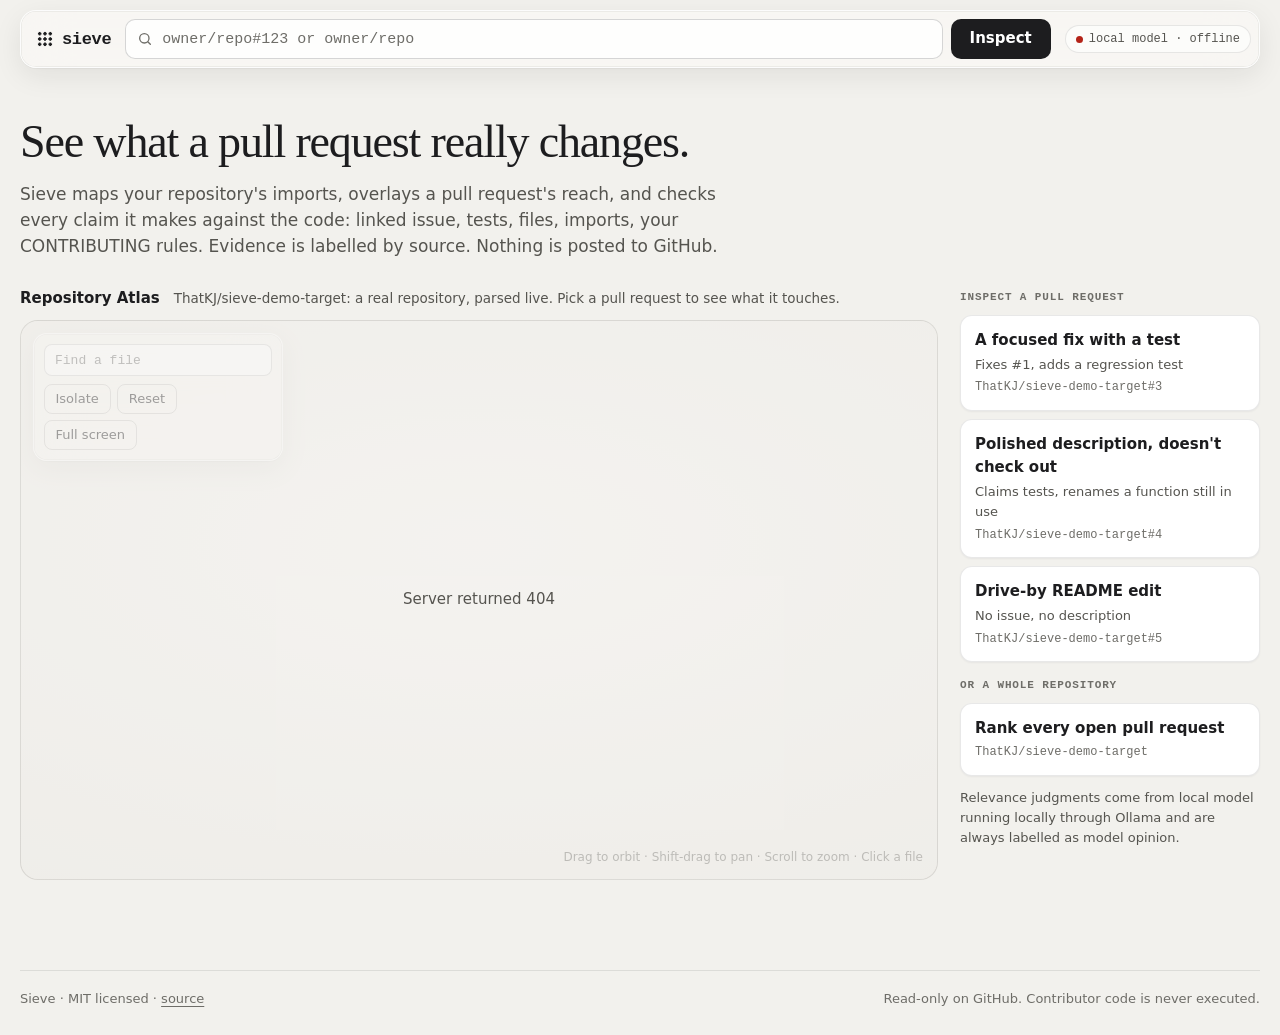
==== commit d2ed3274: "feat(web): Repository Atlas workspace, PR impact ripple, verification plan, confidence ledger and re" ====
--- a/web/index.html
+++ b/web/index.html
@@ -3,151 +3,38 @@
 <head>
   <meta charset="utf-8">
   <meta name="viewport" content="width=device-width, initial-scale=1">
-  <title>Sieve — Know Which Pull Requests Deserve Your Time</title>
-  <meta name="description" content="Open-source pull request intake checks. Evaluates what a PR claims against what it actually contains with deterministic checks and local AI judgment.">
+  <title>Sieve: verify what a pull request actually changes</title>
+  <meta name="description" content="Sieve maps a repository's import graph, overlays a pull request's impact, and verifies what the PR claims against what it contains. Read-only, local open-weight model.">
   <link rel="stylesheet" href="style.css">
-  <link rel="icon" href="data:image/svg+xml,<svg xmlns='http://www.w3.org/2000/svg' viewBox='0 0 16 16'><g fill='%2322231F'><circle cx='3' cy='3' r='1.5'/><circle cx='8' cy='3' r='1.5'/><circle cx='13' cy='3' r='1.5'/><circle cx='3' cy='8' r='1.5'/><circle cx='8' cy='8' r='1.5'/><circle cx='13' cy='8' r='1.5'/><circle cx='8' cy='13' r='1.5'/></g></svg>">
+  <link rel="icon" href="data:image/svg+xml,<svg xmlns='http://www.w3.org/2000/svg' viewBox='0 0 16 16'><g fill='%231d1d1f'><circle cx='3' cy='3' r='1.5'/><circle cx='8' cy='3' r='1.5'/><circle cx='13' cy='3' r='1.5'/><circle cx='3' cy='8' r='1.5'/><circle cx='8' cy='8' r='1.5'/><circle cx='13' cy='8' r='1.5'/><circle cx='8' cy='13' r='1.5'/></g></svg>">
 </head>
 <body>
-  <div class="ambient-glow" aria-hidden="true"></div>
+  <a class="skip" href="#main">Skip to content</a>
 
-  <header class="site-header">
-    <div class="header-inner">
-      <a class="brand" href="/" aria-label="Sieve home">
-        <span class="sieve-glyph" aria-hidden="true">
-          <span></span><span></span><span></span>
-          <span></span><span></span><span></span>
-          <span></span><span></span><span></span>
-        </span>
-        <span class="brand-text">sieve</span>
-        <span class="brand-badge">read-only</span>
-      </a>
-
-      <div class="status-strip" id="status" aria-live="polite">
-        <!-- Rendered by app.js: model status, read-only pill, cache status -->
-      </div>
-    </div>
+  <header class="toolbar glass" role="banner">
+    <a class="brand" href="/" aria-label="Sieve, home"><span class="mesh" aria-hidden="true"></span>sieve</a>
+    <form id="form" class="field" role="search" autocomplete="off">
+      <label for="target" class="sr">Pull request or repository</label>
+      <svg class="field-icon" viewBox="0 0 24 24" aria-hidden="true"><circle cx="11" cy="11" r="7"/><path d="m20 20-3.5-3.5"/></svg>
+      <input id="target" spellcheck="false" placeholder="owner/repo#123 or owner/repo">
+      <button type="submit" id="go" class="btn primary">Inspect</button>
+    </form>
+    <div class="status" id="status" aria-live="polite"></div>
   </header>
 
-  <main class="site-main" id="main-content">
-    <section class="command-section">
-      <form id="form" class="command-bar" autocomplete="off" role="search">
-        <div class="command-field">
-          <svg class="search-icon" width="18" height="18" viewBox="0 0 24 24" fill="none" stroke="currentColor" stroke-width="2.2" stroke-linecap="round" stroke-linejoin="round" aria-hidden="true">
-            <circle cx="11" cy="11" r="8"></circle>
-            <line x1="21" y1="21" x2="16.65" y2="16.65"></line>
-          </svg>
-          <label for="target" class="sr-only">Pull request or repository</label>
-          <input id="target" name="target" spellcheck="false" autocomplete="off"
-                 placeholder="Paste a pull request or repository (e.g. owner/repo#123 or owner/repo)">
-          <button type="button" id="clear-btn" class="clear-btn" aria-label="Clear input" hidden title="Clear input">
-            <svg width="14" height="14" viewBox="0 0 24 24" fill="none" stroke="currentColor" stroke-width="2.5" stroke-linecap="round"><line x1="18" y1="6" x2="6" y2="18"></line><line x1="6" y1="6" x2="18" y2="18"></line></svg>
-          </button>
-          <span class="command-hint" aria-hidden="true"><kbd>↵</kbd> Check</span>
-        </div>
-        <button type="submit" id="go" class="action-btn">
-          <span class="btn-text">Check</span>
-        </button>
-      </form>
-      <div class="error-banner" id="error" role="alert" hidden></div>
-    </section>
-
-    <!-- INTRO / HERO VIEW -->
-    <section id="intro" class="hero-view">
-      <div class="hero-content">
-        <div class="hero-eyebrow">
-          <span class="eyebrow-dot"></span>
-          <span>Open-Source Maintainer Toolkit</span>
-        </div>
-        <h1 class="hero-title">Know which pull requests deserve your time.</h1>
-        <p class="hero-lead">
-          Maintainers are flooded with pull requests — from high-effort gems to AI-generated noise. Sieve inspects what a PR <em>claims</em> against what it actually <em>contains</em>, cross-referencing linked issues, claimed tests, real file paths, and your contribution guidelines.
-        </p>
-
-        <!-- Trust indicators strip -->
-        <div class="trust-grid">
-          <div class="trust-card">
-            <div class="trust-icon" aria-hidden="true">
-              <svg width="18" height="18" viewBox="0 0 24 24" fill="none" stroke="currentColor" stroke-width="2" stroke-linecap="round"><path d="M12 22s8-4 8-10V5l-8-3-8 3v7c0 6 8 10 8 10z"></path></svg>
-            </div>
-            <div class="trust-text">
-              <h3>Read-only by design</h3>
-              <p>Never comments, labels, or closes pull requests. Produces a polished draft reply for you to send.</p>
-            </div>
-          </div>
-
-          <div class="trust-card">
-            <div class="trust-icon" aria-hidden="true">
-              <svg width="18" height="18" viewBox="0 0 24 24" fill="none" stroke="currentColor" stroke-width="2" stroke-linecap="round"><circle cx="12" cy="12" r="3"></circle><path d="M19.4 15a1.65 1.65 0 0 0 .33 1.82l.06.06a2 2 0 0 1 0 2.83 2 2 0 0 1-2.83 0l-.06-.06a1.65 1.65 0 0 0-1.82-.33 1.65 1.65 0 0 0-1 1.51V21a2 2 0 0 1-2 2 2 2 0 0 1-2-2v-.09A1.65 1.65 0 0 0 9 19.4a1.65 1.65 0 0 0-1.82.33l-.06.06a2 2 0 0 1-2.83 0 2 2 0 0 1 0-2.83l.06-.06a1.65 1.65 0 0 0 .33-1.82 1.65 1.65 0 0 0-1.51-1H3a2 2 0 0 1-2-2 2 2 0 0 1 2-2h.09A1.65 1.65 0 0 0 4.6 9a1.65 1.65 0 0 0-.33-1.82l-.06-.06a2 2 0 0 1 0-2.83 2 2 0 0 1 2.83 0l.06.06a1.65 1.65 0 0 0 1.82.33H9a1.65 1.65 0 0 0 1-1.51V3a2 2 0 0 1 2-2 2 2 0 0 1 2 2v.09a1.65 1.65 0 0 0 1 1.51 1.65 1.65 0 0 0 1.82-.33l.06-.06a2 2 0 0 1 2.83 0 2 2 0 0 1 0 2.83l-.06.06a1.65 1.65 0 0 0-.33 1.82V9a1.65 1.65 0 0 0 1.51 1H21a2 2 0 0 1 2 2 2 2 0 0 1-2 2h-.09a1.65 1.65 0 0 0-1.51 1z"></path></svg>
-            </div>
-            <div class="trust-text">
-              <h3>Runs locally on open weights</h3>
-              <p>Relevance judgment powered by <span class="code-pill" id="hero-model-pill">qwen3.5:9b</span> via Ollama. No API costs, no code leaves your machine.</p>
-            </div>
-          </div>
-
-          <div class="trust-card">
-            <div class="trust-icon" aria-hidden="true">
-              <svg width="18" height="18" viewBox="0 0 24 24" fill="none" stroke="currentColor" stroke-width="2" stroke-linecap="round"><polyline points="9 11 12 14 22 4"></polyline><path d="M21 12v7a2 2 0 0 1-2 2H5a2 2 0 0 1-2-2V5a2 2 0 0 1 2-2h11"></path></svg>
-            </div>
-            <div class="trust-text">
-              <h3>Evidence-backed checks</h3>
-              <p>Every claim is mapped to actual Git trees, AST imports, and commit diffs. Zero hallucinated findings.</p>
-            </div>
-          </div>
-
-          <div class="trust-card">
-            <div class="trust-icon" aria-hidden="true">
-              <svg width="18" height="18" viewBox="0 0 24 24" fill="none" stroke="currentColor" stroke-width="2" stroke-linecap="round"><path d="M17 21v-2a4 4 0 0 0-4-4H5a4 4 0 0 0-4 4v2"></path><circle cx="9" cy="7" r="4"></circle><path d="M23 21v-2a4 4 0 0 0-3-3.87"></path><path d="M16 3.13a4 4 0 0 1 0 7.75"></path></svg>
-            </div>
-            <div class="trust-text">
-              <h3>Fair to newcomers</h3>
-              <p>Judges the actual work, not contributor reputation or account age. No automated gates or rejections.</p>
-            </div>
-          </div>
-        </div>
-
-        <!-- Examples section -->
-        <div class="examples-container">
-          <div class="examples-header">
-            <span class="examples-label">Try an inspection</span>
-            <span class="examples-hint">Click any case to inspect real data</span>
-          </div>
-          <div class="examples-grid" id="examples">
-            <!-- Rendered by app.js -->
-          </div>
-        </div>
-      </div>
-    </section>
-
-    <!-- REPORT VIEW -->
-    <section id="report" class="report-view" hidden aria-live="polite">
-      <!-- Rendered dynamically by app.js -->
-    </section>
-
-    <!-- QUEUE VIEW -->
-    <section id="queue" class="queue-view" hidden aria-live="polite">
-      <!-- Rendered dynamically by app.js -->
-    </section>
+  <main id="main">
+    <p class="banner" id="error" role="alert" hidden></p>
+    <section id="home" class="view"></section>
+    <section id="review" class="view" hidden></section>
+    <section id="repo" class="view" hidden></section>
   </main>
 
-  <footer class="site-footer">
-    <div class="footer-inner">
-      <div class="footer-left">
-        <span class="footer-brand">sieve</span>
-        <span class="footer-sep">·</span>
-        <span>MIT Licensed Open Source</span>
-        <span class="footer-sep">·</span>
-        <a href="https://github.com/ThatKJ/sieve" target="_blank" rel="noopener noreferrer" class="footer-link">
-          github.com/ThatKJ/sieve
-        </a>
-      </div>
-      <div class="footer-right">
-        <span>Deterministic rules + Local LLM judgment</span>
-      </div>
-    </div>
+  <footer class="foot">
+    <span>Sieve · MIT licensed · <a href="https://github.com/ThatKJ/sieve">source</a></span>
+    <span>Read-only on GitHub. Contributor code is never executed.</span>
   </footer>
 
+  <script src="atlas.js"></script>
   <script src="app.js"></script>
 </body>
 </html>
--- a/web/style.css
+++ b/web/style.css
@@ -1,1808 +1,286 @@
-/* ==========================================================================
-   SIEVE — DESIGN SYSTEM & STYLESHEET
-   Aesthetic: Warm Liquid Glass × Editorial Pinterest × Premium Developer Tool
-   ========================================================================== */
-
+/* Sieve visual system
+   Surface is a warm grey, not cream; ink is near-black. One hue per meaning:
+   cobalt = "connected to this change" (atlas + impact only), red/ochre/green = verification status.
+   Glass (backdrop blur) is used only on the floating functional layer: toolbar, atlas controls, inspector. */
 :root {
-  /* Canvas & Warm Atmosphere */
-  --bg-canvas: #F7F6F2;
-  --bg-secondary: #F0EEE8;
-  --bg-card: rgba(255, 255, 255, 0.72);
-  --bg-card-solid: #FFFFFF;
-  --bg-card-elevated: rgba(255, 255, 255, 0.88);
-  --bg-glass-heavy: rgba(255, 255, 255, 0.65);
-  --bg-glass-input: rgba(255, 255, 255, 0.92);
-
-  /* Typography Colors (High Contrast, Warm Nuance) */
-  --text-primary: #22231F;
-  --text-secondary: #605E56;
-  --text-tertiary: #8C887E;
-  --text-muted: #A8A49A;
-
-  /* Borders & Dividers */
-  --border-subtle: rgba(50, 45, 35, 0.08);
-  --border-medium: rgba(50, 45, 35, 0.14);
-  --border-strong: rgba(50, 45, 35, 0.28);
-  --border-focus: #4338CA;
-
-  /* Glass Reflections & Shadows */
-  --glass-highlight: inset 0 1px 0 rgba(255, 255, 255, 0.95);
-  --glass-shadow: 0 12px 36px -8px rgba(45, 38, 25, 0.06), 0 2px 6px -1px rgba(45, 38, 25, 0.03);
-  --glass-shadow-hover: 0 16px 42px -6px rgba(45, 38, 25, 0.10), 0 4px 12px -2px rgba(45, 38, 25, 0.04);
-  --glass-shadow-active: 0 4px 16px -2px rgba(45, 38, 25, 0.06);
-
-  /* Semantic Status Tokens */
-  --color-pass: #246B46;
-  --bg-pass: rgba(36, 107, 70, 0.08);
-  --border-pass: rgba(36, 107, 70, 0.24);
-
-  --color-warn: #965B0A;
-  --bg-warn: rgba(150, 91, 10, 0.08);
-  --border-warn: rgba(150, 91, 10, 0.24);
-
-  --color-fail: #B2382A;
-  --bg-fail: rgba(178, 56, 42, 0.08);
-  --border-fail: rgba(178, 56, 42, 0.24);
-
-  --color-info: #4F637A;
-  --bg-info: rgba(79, 99, 122, 0.08);
-  --border-info: rgba(79, 99, 122, 0.24);
-
-  /* Accent & Action */
-  --accent: #4338CA;
-  --accent-light: #EEF2FF;
-  --accent-border: rgba(67, 56, 202, 0.22);
-
-  /* Typography Font Stacks */
-  --font-serif: "Iowan Old Style", "Charter", "Bitstream Charter", "Georgia", "Cambria", serif;
-  --font-sans: -apple-system, BlinkMacSystemFont, "SF Pro Display", "SF Pro Text", "Inter", "Segoe UI", system-ui, sans-serif;
-  --font-mono: ui-monospace, "SF Mono", "Menlo", "Monaco", "Consolas", monospace;
-
-  /* Geometry */
-  --radius-sm: 6px;
-  --radius-md: 10px;
-  --radius-lg: 14px;
-  --radius-xl: 20px;
-  --radius-pill: 9999px;
-
-  /* Transitions */
-  --transition-fast: 150ms cubic-bezier(0.16, 1, 0.3, 1);
-  --transition-smooth: 240ms cubic-bezier(0.16, 1, 0.3, 1);
-}
-
-/* ==========================================================================
-   RESET & BASE STYLES
-   ========================================================================== */
-
-*, *::before, *::after {
-  box-sizing: border-box;
-}
-
-html {
-  -webkit-text-size-adjust: 100%;
-  color-scheme: light;
-  scroll-behavior: smooth;
-}
-
+  --surface: #f2f1ed;          /* page */
+  --surface-2: #e9e7e1;        /* recessed areas */
+  --solid: #ffffff;            /* dense content: cards, evidence */
+  --ink: #1d1d1f;              /* 15.4:1 on surface */
+  --ink-2: #55544f;            /* 6.9:1 on surface */
+  --ink-3: #6e6d68;            /* 4.8:1 on surface: smallest permitted text colour */
+  --hairline: rgba(29, 29, 31, 0.1);
+  --hairline-2: rgba(29, 29, 31, 0.18);
+  --signal: #2f5bea;           /* 5.0:1 on surface */
+  --signal-soft: rgba(47, 91, 234, 0.1);
+  --fail: #b42318;  --fail-soft: rgba(180, 35, 24, 0.08);
+  --warn: #8a5300;  --warn-soft: rgba(138, 83, 0, 0.09);
+  --pass: #1e7a4c;  --pass-soft: rgba(30, 122, 76, 0.09);
+  --glass: rgba(250, 249, 246, 0.72);
+  --glass-edge: rgba(255, 255, 255, 0.7);
+  --shadow-float: 0 1px 1px rgba(29, 29, 31, 0.04), 0 8px 28px rgba(29, 29, 31, 0.08);
+  --shadow-card: 0 1px 2px rgba(29, 29, 31, 0.05);
+  --sans: -apple-system, BlinkMacSystemFont, "SF Pro Text", "Segoe UI", system-ui, sans-serif;
+  --display: "New York", ui-serif, "Iowan Old Style", Charter, Georgia, serif;
+  --mono: ui-monospace, "SF Mono", SFMono-Regular, Menlo, monospace;
+  --r-sm: 8px; --r-md: 12px; --r-lg: 18px;
+  --ease: cubic-bezier(0.2, 0.8, 0.2, 1);
+}
+
+* { box-sizing: border-box; }
+html { -webkit-text-size-adjust: 100%; }
 body {
-  margin: 0;
-  padding: 0;
-  background-color: var(--bg-canvas);
-  color: var(--text-primary);
-  font-family: var(--font-sans);
-  font-size: 15px;
-  line-height: 1.55;
-  -webkit-font-smoothing: antialiased;
-  -moz-osx-font-smoothing: grayscale;
-  min-height: 100vh;
-  display: flex;
-  flex-direction: column;
-  position: relative;
-  overflow-x: hidden;
-}
-
-/* Subtle organic ambient glow in background */
-.ambient-glow {
-  position: fixed;
-  top: 0;
-  left: 50%;
-  transform: translateX(-50%);
-  width: 1200px;
-  height: 600px;
-  background: radial-gradient(circle 500px at 50% 120px, rgba(235, 230, 218, 0.65), transparent 70%);
-  pointer-events: none;
-  z-index: 0;
-}
-
-a {
-  color: inherit;
-  text-decoration: underline;
-  text-underline-offset: 3px;
-  text-decoration-thickness: 1px;
-  transition: color var(--transition-fast), text-decoration-color var(--transition-fast);
-}
-
-a:hover {
-  color: var(--accent);
-}
-
-button {
-  font-family: inherit;
-  font-size: inherit;
-  border: none;
-  background: none;
-  cursor: pointer;
-}
-
-.mono, code, kbd {
-  font-family: var(--font-mono);
-}
-
-.sr-only {
-  position: absolute;
-  width: 1px;
-  height: 1px;
-  padding: 0;
-  margin: -1px;
-  overflow: hidden;
-  clip: rect(0, 0, 0, 0);
-  white-space: nowrap;
-  border: 0;
-}
-
-/* ==========================================================================
-   TOP BAR / HEADER
-   ========================================================================== */
-
-.site-header {
-  position: sticky;
-  top: 0;
-  z-index: 50;
-  background: rgba(247, 246, 242, 0.85);
-  backdrop-filter: blur(16px);
-  -webkit-backdrop-filter: blur(16px);
-  border-bottom: 1px solid var(--border-subtle);
-  transition: border-color var(--transition-fast);
-}
-
-.header-inner {
-  max-width: 1180px;
-  margin: 0 auto;
-  padding: 14px 28px;
-  display: flex;
-  align-items: center;
-  justify-content: space-between;
-  gap: 16px;
-}
-
-.brand {
-  display: inline-flex;
-  align-items: center;
-  gap: 10px;
-  text-decoration: none;
-  color: var(--text-primary);
-  font-family: var(--font-mono);
-  font-size: 18px;
-  font-weight: 600;
-  letter-spacing: -0.02em;
-}
-
-.sieve-glyph {
-  width: 20px;
-  height: 20px;
-  display: grid;
-  grid-template-columns: repeat(3, 1fr);
-  grid-template-rows: repeat(3, 1fr);
-  gap: 3px;
-  align-items: center;
-  justify-items: center;
-  padding: 1px;
-}
-
-.sieve-glyph span {
-  width: 3.5px;
-  height: 3.5px;
-  background-color: var(--text-primary);
-  border-radius: 50%;
-  opacity: 0.85;
-  transition: transform var(--transition-fast), background-color var(--transition-fast);
-}
-
-.brand:hover .sieve-glyph span {
-  background-color: var(--accent);
-}
-
-.brand:hover .sieve-glyph span:nth-child(even) {
-  transform: scale(1.3);
-}
-
-.brand-text {
-  font-weight: 700;
-  letter-spacing: -0.03em;
-}
-
-.brand-badge {
-  font-family: var(--font-mono);
-  font-size: 11px;
-  font-weight: 500;
-  text-transform: uppercase;
-  letter-spacing: 0.05em;
-  padding: 3px 8px;
-  background: rgba(50, 45, 35, 0.05);
-  color: var(--text-secondary);
-  border-radius: var(--radius-pill);
-  border: 1px solid var(--border-subtle);
-}
-
-/* Status Strip */
-.status-strip {
-  display: flex;
-  align-items: center;
-  gap: 8px;
-  flex-wrap: wrap;
-  justify-content: flex-end;
-}
-
-.status-pill {
-  font-family: var(--font-mono);
-  font-size: 12px;
-  padding: 5px 11px;
-  background: var(--bg-card);
-  backdrop-filter: blur(12px);
-  -webkit-backdrop-filter: blur(12px);
-  border: 1px solid var(--border-subtle);
-  border-radius: var(--radius-pill);
-  color: var(--text-secondary);
-  display: inline-flex;
-  align-items: center;
-  gap: 6px;
-  box-shadow: 0 1px 2px rgba(45, 38, 25, 0.03);
-  transition: all var(--transition-fast);
-  white-space: nowrap;
-}
-
-.status-dot {
-  width: 7px;
-  height: 7px;
-  border-radius: 50%;
-  background-color: var(--text-tertiary);
-  flex-shrink: 0;
-}
-
-.status-pill.ok .status-dot {
-  background-color: var(--color-pass);
-  box-shadow: 0 0 0 2px rgba(36, 107, 70, 0.15);
-}
-
-.status-pill.bad .status-dot {
-  background-color: var(--color-fail);
-  box-shadow: 0 0 0 2px rgba(178, 56, 42, 0.15);
-}
-
-/* ==========================================================================
-   MAIN LAYOUT & COMMAND SECTION
-   ========================================================================== */
-
-.site-main {
-  width: 100%;
-  max-width: 1180px;
-  margin: 0 auto;
-  padding: 28px 28px 80px;
-  flex: 1;
-  position: relative;
-  z-index: 1;
-}
-
-.command-section {
-  position: relative;
-  margin-bottom: 36px;
-}
-
-.command-bar {
-  display: flex;
-  align-items: stretch;
-  gap: 12px;
-  background: var(--bg-card);
-  backdrop-filter: blur(20px);
-  -webkit-backdrop-filter: blur(20px);
-  padding: 8px;
-  border: 1px solid var(--border-medium);
-  border-radius: var(--radius-lg);
-  box-shadow: var(--glass-shadow), var(--glass-highlight);
-  transition: box-shadow var(--transition-smooth), border-color var(--transition-smooth), transform var(--transition-smooth);
-}
-
-.command-bar:focus-within {
-  border-color: var(--border-strong);
-  box-shadow: 0 14px 44px -6px rgba(45, 38, 25, 0.12), inset 0 1px 0 rgba(255, 255, 255, 1);
-  transform: translateY(-1px);
-}
-
-.command-field {
-  flex: 1;
-  display: flex;
-  align-items: center;
-  position: relative;
-  padding: 0 14px;
-  background: var(--bg-glass-input);
-  border-radius: var(--radius-md);
-  border: 1px solid var(--border-subtle);
-  transition: border-color var(--transition-fast), background-color var(--transition-fast);
-}
-
-.command-field:focus-within {
-  background: #FFFFFF;
-  border-color: var(--border-medium);
-}
-
-.search-icon {
-  color: var(--text-tertiary);
-  flex-shrink: 0;
-  margin-right: 12px;
-}
-
-.command-field input {
-  flex: 1;
-  border: none;
-  background: transparent;
-  padding: 14px 0;
-  font-family: var(--font-mono);
-  font-size: 15px;
-  color: var(--text-primary);
-  outline: none;
-  min-width: 0;
-}
-
-.command-field input::placeholder {
-  color: var(--text-muted);
-  font-family: var(--font-sans);
-  font-size: 15px;
-}
-
-.clear-btn {
-  color: var(--text-tertiary);
-  padding: 6px;
-  display: flex;
-  align-items: center;
-  justify-content: center;
-  border-radius: 50%;
-  margin-right: 8px;
-  transition: background-color var(--transition-fast), color var(--transition-fast);
-}
-
-.clear-btn:hover {
-  background-color: rgba(50, 45, 35, 0.08);
-  color: var(--text-primary);
-}
-
-.command-hint {
-  font-family: var(--font-mono);
-  font-size: 11px;
-  color: var(--text-tertiary);
-  display: flex;
-  align-items: center;
-  gap: 5px;
-  user-select: none;
-  flex-shrink: 0;
-}
-
-.command-hint kbd {
-  background: rgba(50, 45, 35, 0.06);
-  border: 1px solid var(--border-medium);
-  border-radius: 4px;
-  padding: 2px 5px;
-  font-size: 11px;
-  color: var(--text-secondary);
-}
-
-.action-btn {
-  display: inline-flex;
-  align-items: center;
-  justify-content: center;
-  gap: 8px;
-  padding: 0 28px;
-  background: var(--text-primary);
-  color: var(--bg-canvas);
-  font-weight: 600;
-  font-size: 14px;
-  border-radius: var(--radius-md);
-  box-shadow: 0 2px 6px rgba(34, 35, 31, 0.2);
-  transition: all var(--transition-fast);
-  white-space: nowrap;
-  min-width: 96px;
-}
-
-.action-btn:hover:not(:disabled) {
-  background: #0D0E0C;
-  transform: translateY(-1px);
-  box-shadow: 0 4px 12px rgba(34, 35, 31, 0.25);
-}
-
-.action-btn:active:not(:disabled) {
-  transform: translateY(0);
-  box-shadow: 0 1px 3px rgba(34, 35, 31, 0.2);
-}
-
-.action-btn:disabled {
-  opacity: 0.6;
-  cursor: not-allowed;
-  transform: none;
-}
-
-.action-btn:focus-visible {
-  outline: 3px solid var(--accent);
-  outline-offset: 2px;
-}
-
-/* Error Banner */
-.error-banner {
-  margin-top: 14px;
-  padding: 14px 18px;
-  background: #FFF5F4;
-  border: 1px solid var(--border-fail);
-  border-radius: var(--radius-md);
-  color: var(--color-fail);
-  font-size: 14px;
-  line-height: 1.5;
-  box-shadow: 0 2px 8px rgba(178, 56, 42, 0.06);
-  animation: slideDown 200ms ease-out;
-}
-
-@keyframes slideDown {
-  from { opacity: 0; transform: translateY(-6px); }
-  to { opacity: 1; transform: translateY(0); }
-}
-
-/* ==========================================================================
-   HERO / INTRO VIEW (Editorial × Pinterest)
-   ========================================================================== */
-
-.hero-view {
-  animation: fadeIn 300ms ease-out;
-}
-
-@keyframes fadeIn {
-  from { opacity: 0; transform: translateY(8px); }
-  to { opacity: 1; transform: translateY(0); }
-}
-
-.hero-content {
-  max-width: 980px;
-  margin: 0 auto;
-}
-
-.hero-eyebrow {
-  display: inline-flex;
-  align-items: center;
-  gap: 8px;
-  font-family: var(--font-mono);
-  font-size: 11px;
-  font-weight: 600;
-  text-transform: uppercase;
-  letter-spacing: 0.12em;
-  color: var(--text-tertiary);
-  margin-bottom: 16px;
-}
-
-.eyebrow-dot {
-  width: 6px;
-  height: 6px;
-  border-radius: 50%;
-  background-color: var(--accent);
-}
-
-.hero-title {
-  font-family: var(--font-serif);
-  font-size: 52px;
-  line-height: 1.08;
-  letter-spacing: -0.025em;
-  font-weight: 500;
-  color: var(--text-primary);
-  margin: 0 0 22px;
-  max-width: 820px;
-}
-
-.hero-lead {
-  font-size: 18px;
-  line-height: 1.6;
-  color: var(--text-secondary);
-  margin: 0 0 44px;
-  max-width: 780px;
-}
-
-.hero-lead em {
-  font-style: normal;
-  color: var(--text-primary);
-  font-weight: 600;
-  border-bottom: 1.5px solid rgba(34, 35, 31, 0.25);
-}
-
-/* Trust Indicators Grid */
-.trust-grid {
-  display: grid;
-  grid-template-columns: repeat(2, 1fr);
-  gap: 16px;
-  margin-bottom: 52px;
-}
-
-.trust-card {
-  display: flex;
-  gap: 16px;
-  padding: 20px 22px;
-  background: var(--bg-card);
-  backdrop-filter: blur(14px);
-  -webkit-backdrop-filter: blur(14px);
-  border: 1px solid var(--border-subtle);
-  border-radius: var(--radius-lg);
-  box-shadow: var(--glass-shadow), var(--glass-highlight);
-  transition: transform var(--transition-smooth), box-shadow var(--transition-smooth), border-color var(--transition-smooth);
-}
-
-.trust-card:hover {
-  transform: translateY(-2px);
-  border-color: var(--border-medium);
-  box-shadow: var(--glass-shadow-hover), var(--glass-highlight);
-}
-
-.trust-icon {
-  width: 36px;
-  height: 36px;
-  border-radius: var(--radius-md);
-  background: #FFFFFF;
-  border: 1px solid var(--border-subtle);
-  display: flex;
-  align-items: center;
-  justify-content: center;
-  color: var(--text-primary);
-  flex-shrink: 0;
-  box-shadow: 0 1px 3px rgba(45, 38, 25, 0.04);
-}
-
-.trust-text h3 {
-  margin: 0 0 4px;
-  font-size: 15px;
-  font-weight: 600;
-  color: var(--text-primary);
-}
-
-.trust-text p {
-  margin: 0;
-  font-size: 13.5px;
-  line-height: 1.5;
-  color: var(--text-secondary);
-}
-
-.code-pill {
-  font-family: var(--font-mono);
-  font-size: 12px;
-  padding: 2px 6px;
-  background: rgba(50, 45, 35, 0.06);
-  border-radius: 4px;
-  color: var(--text-primary);
-}
-
-/* Examples Section */
-.examples-container {
-  padding-top: 28px;
-  border-top: 1px solid var(--border-subtle);
-}
-
-.examples-header {
-  display: flex;
-  justify-content: space-between;
-  align-items: baseline;
-  margin-bottom: 18px;
-}
-
-.examples-label {
-  font-family: var(--font-mono);
-  font-size: 11px;
-  text-transform: uppercase;
-  letter-spacing: 0.1em;
-  color: var(--text-tertiary);
-  font-weight: 600;
-}
-
-.examples-hint {
-  font-size: 12.5px;
-  color: var(--text-tertiary);
-}
-
-.examples-grid {
-  display: grid;
-  grid-template-columns: repeat(2, 1fr);
-  gap: 14px;
-}
-
-.example-card {
-  display: flex;
-  flex-direction: column;
-  justify-content: space-between;
-  padding: 16px 20px;
-  background: var(--bg-card);
-  backdrop-filter: blur(14px);
-  -webkit-backdrop-filter: blur(14px);
-  border: 1px solid var(--border-subtle);
-  border-radius: var(--radius-md);
-  text-align: left;
-  cursor: pointer;
-  box-shadow: var(--glass-shadow), var(--glass-highlight);
-  transition: all var(--transition-fast);
-  position: relative;
-  overflow: hidden;
-}
-
-.example-card::before {
-  content: "";
-  position: absolute;
-  top: 0;
-  left: 0;
-  width: 3px;
-  height: 100%;
-  background: transparent;
-  transition: background-color var(--transition-fast);
-}
-
-.example-card:hover {
-  transform: translateY(-2px);
-  background: #FFFFFF;
-  border-color: var(--border-medium);
-  box-shadow: var(--glass-shadow-hover), var(--glass-highlight);
-}
-
-.example-card:hover::before {
-  background-color: var(--accent);
-}
-
-.example-card:focus-visible {
-  outline: 2px solid var(--accent);
-  outline-offset: 2px;
-}
-
-.example-top {
-  display: flex;
-  align-items: center;
-  justify-content: space-between;
-  margin-bottom: 8px;
-  gap: 10px;
-}
-
-.example-ref {
-  font-family: var(--font-mono);
-  font-size: 13.5px;
-  font-weight: 600;
-  color: var(--text-primary);
-}
-
-.example-action-hint {
-  font-family: var(--font-mono);
-  font-size: 11px;
-  color: var(--text-tertiary);
-  display: flex;
-  align-items: center;
-  gap: 4px;
-  opacity: 0;
-  transform: translateX(-4px);
-  transition: all var(--transition-fast);
-}
-
-.example-card:hover .example-action-hint {
-  opacity: 1;
-  transform: translateX(0);
-  color: var(--accent);
-}
-
-.example-note {
-  font-size: 13.5px;
-  color: var(--text-secondary);
-  line-height: 1.45;
-}
-
-/* ==========================================================================
-   REPORT VIEW (Inspection Workspace)
-   ========================================================================== */
-
-.report-view {
-  animation: fadeIn 250ms ease-out;
-}
-
-.crumbs-bar {
-  display: flex;
-  align-items: center;
-  gap: 8px;
-  font-family: var(--font-mono);
-  font-size: 13px;
-  color: var(--text-tertiary);
-  margin-bottom: 12px;
-}
-
-.crumb-back {
-  display: inline-flex;
-  align-items: center;
-  gap: 6px;
-  text-decoration: none;
-  color: var(--text-secondary);
-  padding: 4px 8px;
-  background: var(--bg-card);
-  border: 1px solid var(--border-subtle);
-  border-radius: var(--radius-sm);
-  transition: all var(--transition-fast);
-}
-
-.crumb-back:hover {
-  background: #FFFFFF;
-  border-color: var(--border-medium);
-  color: var(--text-primary);
-}
-
-.crumb-pr-num {
-  font-weight: 600;
-  color: var(--text-primary);
-}
-
-.report-pr-title {
-  font-family: var(--font-serif);
-  font-size: 38px;
-  line-height: 1.15;
-  letter-spacing: -0.02em;
-  font-weight: 500;
-  color: var(--text-primary);
-  margin: 0 0 16px;
-}
-
-/* Meta Strip */
-.report-meta-strip {
-  display: flex;
-  align-items: center;
-  gap: 18px;
-  flex-wrap: wrap;
-  font-size: 13.5px;
-  color: var(--text-secondary);
-  margin-bottom: 30px;
-}
-
-.author-chip {
-  display: inline-flex;
-  align-items: center;
-  gap: 8px;
-  font-weight: 500;
-  color: var(--text-primary);
-}
-
-.author-avatar {
-  width: 24px;
-  height: 24px;
-  border-radius: 50%;
-  border: 1px solid var(--border-medium);
-  background: #EAE8E0;
-}
-
-.association-pill {
-  font-family: var(--font-mono);
-  font-size: 11px;
-  text-transform: uppercase;
-  letter-spacing: 0.04em;
-  padding: 2px 7px;
-  background: rgba(50, 45, 35, 0.06);
-  border-radius: 4px;
-  color: var(--text-secondary);
-}
-
-.diff-stats {
-  font-family: var(--font-mono);
-  display: inline-flex;
-  align-items: center;
-  gap: 8px;
-}
-
-.stat-adds {
-  color: var(--color-pass);
-  font-weight: 600;
-}
-
-.stat-dels {
-  color: var(--color-fail);
-  font-weight: 600;
-}
-
-.stat-files {
-  color: var(--text-secondary);
-}
-
-.pr-state-badge {
-  font-family: var(--font-mono);
-  font-size: 11px;
-  font-weight: 600;
-  text-transform: uppercase;
-  letter-spacing: 0.06em;
-  padding: 3px 8px;
-  border-radius: var(--radius-sm);
-  background: rgba(50, 45, 35, 0.08);
-  color: var(--text-primary);
-}
-
-.pr-state-badge.state-merged {
-  background: #EBE5F7;
-  color: #4C2889;
-}
-
-.pr-state-badge.state-open {
-  background: var(--bg-pass);
-  color: var(--color-pass);
-  border: 1px solid var(--border-pass);
-}
-
-.pr-state-badge.state-closed {
-  background: var(--bg-fail);
-  color: var(--color-fail);
-}
-
-.github-link {
-  display: inline-flex;
-  align-items: center;
-  gap: 4px;
-  color: var(--text-secondary);
-  font-weight: 500;
-}
-
-.github-link:hover {
-  color: var(--accent);
-}
-
-/* ==========================================================================
-   VERDICT HERO CARD
-   ========================================================================== */
-
-.verdict-hero {
-  display: grid;
-  grid-template-columns: auto 1fr;
-  gap: 32px;
-  align-items: center;
-  padding: 28px 32px;
-  background: var(--bg-card);
-  backdrop-filter: blur(20px);
-  -webkit-backdrop-filter: blur(20px);
-  border: 1px solid var(--border-medium);
-  border-radius: var(--radius-xl);
-  box-shadow: var(--glass-shadow), var(--glass-highlight);
-  margin-bottom: 32px;
-  position: relative;
-  overflow: hidden;
-}
-
-.verdict-hero::before {
-  content: "";
-  position: absolute;
-  top: 0;
-  left: 0;
-  right: 0;
-  height: 4px;
-}
-
-.verdict-hero.ready::before {
-  background: var(--color-pass);
-}
-
-.verdict-hero.needs-work::before {
-  background: var(--color-warn);
-}
-
-.verdict-hero.low-effort::before {
-  background: var(--color-fail);
-}
-
-.score-display {
-  display: flex;
-  align-items: baseline;
-  gap: 4px;
-}
-
-.score-num {
-  font-family: var(--font-serif);
-  font-size: 74px;
-  line-height: 0.9;
-  letter-spacing: -0.04em;
-  font-weight: 500;
-}
-
-.verdict-hero.ready .score-num {
-  color: var(--color-pass);
-}
-
-.verdict-hero.needs-work .score-num {
-  color: var(--color-warn);
-}
-
-.verdict-hero.low-effort .score-num {
-  color: var(--color-fail);
-}
-
-.score-max {
-  font-family: var(--font-mono);
-  font-size: 16px;
-  color: var(--text-tertiary);
-}
-
-.verdict-info {
-  display: flex;
-  flex-direction: column;
-  gap: 6px;
-}
-
-.verdict-headline-row {
-  display: flex;
-  align-items: center;
-  gap: 12px;
-  flex-wrap: wrap;
-}
-
-.verdict-title {
-  margin: 0;
-  font-family: var(--font-sans);
-  font-size: 24px;
-  font-weight: 700;
-  letter-spacing: -0.015em;
-}
-
-.verdict-hero.ready .verdict-title {
-  color: var(--color-pass);
-}
-
-.verdict-hero.needs-work .verdict-title {
-  color: var(--color-warn);
-}
-
-.verdict-hero.low-effort .verdict-title {
-  color: var(--color-fail);
-}
-
-.findings-tally {
-  font-size: 14.5px;
-  color: var(--text-secondary);
-}
-
-.tally-item-fail { color: var(--color-fail); font-weight: 600; }
-.tally-item-warn { color: var(--color-warn); font-weight: 600; }
-.tally-item-pass { color: var(--color-pass); font-weight: 600; }
-
-/* Inline Model Loading Indicator */
-.model-loading-strip {
-  display: flex;
-  align-items: center;
-  gap: 10px;
-  margin-top: 6px;
-  padding: 6px 12px;
-  background: rgba(67, 56, 202, 0.06);
-  border: 1px solid var(--accent-border);
-  border-radius: var(--radius-sm);
-  font-size: 13px;
-  color: var(--accent);
-  width: fit-content;
-}
-
-.model-timer-pill {
-  font-family: var(--font-mono);
-  font-size: 12px;
-  font-weight: 600;
-  padding: 2px 6px;
-  background: #FFFFFF;
-  border-radius: 4px;
-  border: 1px solid var(--accent-border);
-}
-
-/* ==========================================================================
-   REPORT 2-COLUMN GRID (Findings vs Sticky Sidebar)
-   ========================================================================== */
-
-.report-grid {
-  display: grid;
-  grid-template-columns: minmax(0, 1fr) 400px;
-  gap: 32px;
-  align-items: start;
-}
-
-.findings-column {
-  display: flex;
-  flex-direction: column;
-  gap: 24px;
-}
-
-/* Finding Section Group */
-.finding-group {
-  background: var(--bg-card);
-  backdrop-filter: blur(14px);
-  -webkit-backdrop-filter: blur(14px);
-  border: 1px solid var(--border-subtle);
-  border-radius: var(--radius-lg);
-  box-shadow: var(--glass-shadow), var(--glass-highlight);
-  overflow: hidden;
-}
-
-.finding-group-header {
-  padding: 14px 20px;
-  border-bottom: 1px solid var(--border-subtle);
-  display: flex;
-  align-items: center;
-  justify-content: space-between;
-  background: rgba(255, 255, 255, 0.4);
-}
-
-.finding-group-title {
-  margin: 0;
-  font-family: var(--font-mono);
-  font-size: 11.5px;
-  text-transform: uppercase;
-  letter-spacing: 0.08em;
-  font-weight: 600;
-  color: var(--text-secondary);
-  display: flex;
-  align-items: center;
-  gap: 8px;
-}
-
-.finding-group-count {
-  font-family: var(--font-mono);
-  font-size: 11px;
-  padding: 2px 6px;
-  background: rgba(50, 45, 35, 0.06);
-  border-radius: 999px;
-  color: var(--text-tertiary);
-}
-
-.finding-items-list {
-  display: flex;
-  flex-direction: column;
-}
-
-/* Finding Card Item */
-.finding-card {
-  padding: 16px 20px;
-  border-bottom: 1px solid var(--border-subtle);
-  display: grid;
-  grid-template-columns: 28px 1fr;
-  gap: 14px;
-  transition: background-color var(--transition-fast);
-}
-
-.finding-card:last-child {
-  border-bottom: none;
-}
-
-.finding-card:hover {
-  background-color: rgba(255, 255, 255, 0.5);
-}
-
-.finding-status-icon {
-  width: 26px;
-  height: 26px;
-  border-radius: 6px;
-  display: flex;
-  align-items: center;
-  justify-content: center;
-  font-family: var(--font-mono);
-  font-size: 13px;
-  font-weight: 700;
-  flex-shrink: 0;
-  margin-top: 1px;
-}
-
-.finding-card.fail .finding-status-icon {
-  background: var(--bg-fail);
-  color: var(--color-fail);
-  border: 1px solid var(--border-fail);
-}
-
-.finding-card.warn .finding-status-icon {
-  background: var(--bg-warn);
-  color: var(--color-warn);
-  border: 1px solid var(--border-warn);
-}
-
-.finding-card.info .finding-status-icon {
-  background: var(--bg-info);
-  color: var(--color-info);
-  border: 1px solid var(--border-info);
-}
-
-.finding-card.pass .finding-status-icon {
-  background: var(--bg-pass);
-  color: var(--color-pass);
-  border: 1px solid var(--border-pass);
-}
-
-.finding-body {
-  min-width: 0;
-}
-
-.finding-title-row {
-  display: flex;
-  align-items: center;
-  gap: 8px;
-  flex-wrap: wrap;
-  margin-bottom: 4px;
-}
-
-.finding-title {
-  font-size: 15px;
-  font-weight: 600;
-  color: var(--text-primary);
-  line-height: 1.4;
-}
-
-.model-tag {
-  font-family: var(--font-mono);
-  font-size: 10.5px;
-  font-weight: 600;
-  text-transform: uppercase;
-  letter-spacing: 0.05em;
-  padding: 2px 7px;
-  background: #F3EEFA;
-  border: 1px solid rgba(109, 40, 217, 0.22);
-  color: #6D28D9;
-  border-radius: 4px;
-  white-space: nowrap;
-}
-
-.category-tag {
-  font-family: var(--font-mono);
-  font-size: 11px;
-  color: var(--text-tertiary);
-  padding: 1px 5px;
-  border: 1px solid var(--border-subtle);
-  border-radius: 3px;
-  margin-left: auto;
-}
-
-.finding-detail {
-  font-size: 14px;
-  color: var(--text-secondary);
-  line-height: 1.5;
-  margin: 2px 0 8px;
-}
-
-/* Actionable Fix Box */
-.finding-fix {
-  margin: 8px 0;
-  padding: 8px 12px;
-  background: rgba(255, 255, 255, 0.95);
-  border-left: 3px solid var(--accent);
-  border-radius: 0 var(--radius-sm) var(--radius-sm) 0;
-  font-size: 13px;
-  color: var(--text-secondary);
-  box-shadow: 0 1px 2px rgba(45, 38, 25, 0.03);
-}
-
-.finding-fix strong {
-  color: var(--text-primary);
-  font-weight: 600;
-}
-
-/* Evidence Chips (Solid surfaces for contrast) */
-.evidence-list {
-  margin: 10px 0 0;
-  padding: 0;
-  list-style: none;
-  display: flex;
-  flex-direction: column;
-  gap: 5px;
-}
-
-.evidence-item {
-  font-family: var(--font-mono);
-  font-size: 12.5px;
-  line-height: 1.45;
-  color: var(--text-primary);
-  background: var(--bg-card-solid);
-  border: 1px solid var(--border-medium);
-  border-radius: var(--radius-sm);
-  padding: 6px 10px;
-  overflow-wrap: anywhere;
-  word-break: break-word;
-  box-shadow: 0 1px 2px rgba(45, 38, 25, 0.02);
-}
-
-.evidence-item a {
-  color: var(--accent);
-  text-decoration: underline;
-  text-underline-offset: 2px;
-}
-
-/* Pending row within findings */
-.pending-finding-row {
-  display: flex;
-  align-items: center;
-  gap: 12px;
-  padding: 16px 20px;
-  border-top: 1px dashed var(--border-medium);
-  background: rgba(67, 56, 202, 0.04);
-  font-size: 14px;
-  color: var(--text-secondary);
-}
-
-/* ==========================================================================
-   SIDEBAR WORKSPACE PANELS
-   ========================================================================== */
-
-.report-sidebar {
-  position: sticky;
-  top: 76px;
-  display: flex;
-  flex-direction: column;
-  gap: 18px;
-}
-
-.sidebar-panel {
-  background: var(--bg-card);
-  backdrop-filter: blur(16px);
-  -webkit-backdrop-filter: blur(16px);
-  border: 1px solid var(--border-medium);
-  border-radius: var(--radius-lg);
-  padding: 20px;
-  box-shadow: var(--glass-shadow), var(--glass-highlight);
-}
-
-.panel-header-row {
-  display: flex;
-  justify-content: space-between;
-  align-items: center;
-  gap: 12px;
-  margin-bottom: 6px;
-}
-
-.panel-title {
-  margin: 0;
-  font-size: 16px;
-  font-weight: 700;
-  color: var(--text-primary);
-}
-
-.panel-sub {
-  margin: 0 0 14px;
-  font-size: 13px;
-  color: var(--text-tertiary);
-  line-height: 1.4;
-}
-
-/* Reply Block */
-.reply-preview-box {
-  position: relative;
-  margin-bottom: 10px;
-}
-
-.reply-pre {
-  font-family: var(--font-mono);
-  font-size: 12.5px;
-  line-height: 1.6;
-  white-space: pre-wrap;
-  word-break: break-word;
-  margin: 0;
-  padding: 14px;
-  background: var(--bg-secondary);
-  border: 1px solid var(--border-medium);
-  border-radius: var(--radius-md);
-  color: var(--text-primary);
-  max-height: 280px;
-  overflow-y: auto;
-}
-
-.copy-btn {
-  display: inline-flex;
-  align-items: center;
-  gap: 6px;
-  padding: 6px 12px;
-  font-size: 13px;
-  font-weight: 600;
-  border-radius: var(--radius-sm);
-  background: #FFFFFF;
-  border: 1px solid var(--border-medium);
-  color: var(--text-primary);
-  box-shadow: 0 1px 3px rgba(45, 38, 25, 0.05);
-  transition: all var(--transition-fast);
-}
-
-.copy-btn:hover {
-  background: var(--text-primary);
-  color: #FFFFFF;
-  border-color: var(--text-primary);
-}
-
-.copy-btn.copied {
-  background: var(--color-pass);
-  color: #FFFFFF;
-  border-color: var(--color-pass);
-}
-
-/* Model Opinion Panel */
-.model-opinion-badge {
-  display: inline-flex;
-  align-items: center;
-  gap: 6px;
-  font-family: var(--font-mono);
-  font-size: 11px;
-  font-weight: 600;
-  color: var(--accent);
-  background: var(--accent-light);
-  padding: 3px 8px;
-  border-radius: 4px;
-  border: 1px solid var(--accent-border);
-}
-
-.model-judgment-grid {
-  display: flex;
-  flex-direction: column;
-  gap: 12px;
-}
-
-.judgment-stat-row {
-  display: flex;
-  align-items: center;
-  justify-content: space-between;
-  padding: 8px 12px;
-  background: #FFFFFF;
-  border: 1px solid var(--border-subtle);
-  border-radius: var(--radius-sm);
-}
-
-.judgment-label {
-  font-size: 13px;
-  color: var(--text-secondary);
-}
-
-.judgment-val {
-  font-weight: 600;
-  font-size: 13.5px;
-}
-
-.judgment-reason-box {
-  padding: 12px;
-  background: #FFFFFF;
-  border: 1px solid var(--border-subtle);
-  border-radius: var(--radius-sm);
-  font-size: 13.5px;
-  line-height: 1.5;
-  color: var(--text-secondary);
-}
-
-.judgment-reason-box strong {
-  color: var(--text-primary);
-  display: block;
-  margin-bottom: 4px;
-  font-size: 12px;
-  font-family: var(--font-mono);
-  text-transform: uppercase;
-  letter-spacing: 0.05em;
-}
-
-/* Key-Value Pair Audit List */
-.audit-dl {
-  display: grid;
-  grid-template-columns: auto 1fr;
-  gap: 8px 14px;
-  margin: 0;
-  font-size: 13px;
-}
-
-.audit-dl dt {
-  color: var(--text-tertiary);
-  font-weight: 500;
-}
-
-.audit-dl dd {
-  margin: 0;
-  color: var(--text-primary);
-}
-
-/* ==========================================================================
-   QUEUE VIEW (Repository Pull Request Table)
-   ========================================================================== */
-
-.queue-view {
-  animation: fadeIn 250ms ease-out;
-}
-
-.queue-header-panel {
-  display: flex;
-  justify-content: space-between;
-  align-items: flex-end;
-  margin-bottom: 24px;
-  flex-wrap: wrap;
-  gap: 16px;
-}
-
-.queue-title-area h2 {
-  font-family: var(--font-serif);
-  font-size: 34px;
-  line-height: 1.15;
-  letter-spacing: -0.02em;
-  font-weight: 500;
-  margin: 0 0 6px;
-}
-
-.queue-subtitle {
-  margin: 0;
-  font-size: 14.5px;
-  color: var(--text-secondary);
-}
-
-.queue-breakdown-strip {
-  display: flex;
-  align-items: center;
-  gap: 8px;
-  flex-wrap: wrap;
-}
-
-.queue-pill {
-  font-family: var(--font-mono);
-  font-size: 12px;
-  font-weight: 600;
-  padding: 5px 10px;
-  border-radius: var(--radius-pill);
-  display: inline-flex;
-  align-items: center;
-  gap: 5px;
-}
-
-.queue-pill.ready { background: var(--bg-pass); color: var(--color-pass); border: 1px solid var(--border-pass); }
-.queue-pill.needs-work { background: var(--bg-warn); color: var(--color-warn); border: 1px solid var(--border-warn); }
-.queue-pill.low-effort { background: var(--bg-fail); color: var(--color-fail); border: 1px solid var(--border-fail); }
-
-/* Queue Table Container */
-.queue-table-container {
-  background: var(--bg-card);
-  backdrop-filter: blur(16px);
-  -webkit-backdrop-filter: blur(16px);
-  border: 1px solid var(--border-medium);
-  border-radius: var(--radius-lg);
-  box-shadow: var(--glass-shadow), var(--glass-highlight);
-  overflow: hidden;
-}
-
-.queue-table {
-  width: 100%;
-  border-collapse: collapse;
-  text-align: left;
-}
-
-.queue-table th {
-  font-family: var(--font-mono);
-  font-size: 11px;
-  text-transform: uppercase;
-  letter-spacing: 0.08em;
-  color: var(--text-tertiary);
-  font-weight: 600;
-  padding: 14px 18px;
-  background: rgba(255, 255, 255, 0.5);
-  border-bottom: 1px solid var(--border-medium);
-}
-
-.queue-table td {
-  padding: 16px 18px;
-  border-bottom: 1px solid var(--border-subtle);
-  vertical-align: top;
-  font-size: 14px;
-}
-
-.queue-table tbody tr {
-  cursor: pointer;
-  transition: background-color var(--transition-fast), transform var(--transition-fast);
-}
-
-.queue-table tbody tr:last-child td {
-  border-bottom: none;
-}
-
-.queue-table tbody tr:hover {
-  background-color: #FFFFFF;
-}
-
-.queue-table tbody tr:focus-visible {
-  outline: 2px solid var(--accent);
-  outline-offset: -2px;
-  background-color: #FFFFFF;
-}
-
-.q-score-cell {
-  font-family: var(--font-serif);
-  font-size: 26px;
-  font-weight: 600;
-  line-height: 1;
-  letter-spacing: -0.02em;
-}
-
-.q-verdict-chip {
-  font-size: 12px;
-  font-weight: 600;
-  padding: 4px 8px;
-  border-radius: 4px;
-  white-space: nowrap;
-  display: inline-block;
-}
-
-.q-verdict-chip.ready { background: var(--bg-pass); color: var(--color-pass); }
-.q-verdict-chip.needs-work { background: var(--bg-warn); color: var(--color-warn); }
-.q-verdict-chip.low-effort { background: var(--bg-fail); color: var(--color-fail); }
-
-.q-pr-title-row {
-  display: flex;
-  align-items: baseline;
-  gap: 8px;
-  margin-bottom: 4px;
-  flex-wrap: wrap;
-}
-
-.q-pr-num {
-  font-family: var(--font-mono);
-  font-weight: 700;
-  color: var(--text-primary);
-}
-
-.q-pr-title {
-  font-weight: 600;
-  color: var(--text-primary);
-}
-
-.q-draft-pill {
-  font-family: var(--font-mono);
-  font-size: 10.5px;
-  padding: 1px 6px;
-  background: rgba(50, 45, 35, 0.08);
-  border-radius: 3px;
-  color: var(--text-secondary);
-}
-
-.q-issues-summary {
-  font-size: 13px;
-  color: var(--text-secondary);
-  line-height: 1.4;
-}
-
-.q-author-cell {
-  font-family: var(--font-mono);
-  font-size: 13px;
-  color: var(--text-secondary);
-  white-space: nowrap;
-}
-
-/* ==========================================================================
-   LOADING & SKELETON STATES
-   ========================================================================== */
-
-.skeleton-loading {
-  display: flex;
-  align-items: center;
-  gap: 14px;
-  padding: 36px 32px;
-  background: var(--bg-card);
-  backdrop-filter: blur(14px);
-  -webkit-backdrop-filter: blur(14px);
-  border: 1px solid var(--border-medium);
-  border-radius: var(--radius-lg);
-  box-shadow: var(--glass-shadow);
-  color: var(--text-secondary);
-  font-size: 15px;
-  margin-top: 20px;
-}
-
-.spinner {
-  width: 18px;
-  height: 18px;
-  border: 2.2px solid var(--border-medium);
-  border-top-color: var(--text-primary);
-  border-radius: 50%;
-  animation: spin 750ms linear infinite;
-  flex-shrink: 0;
-}
-
-@keyframes spin {
-  to { transform: rotate(360deg); }
-}
-
-/* ==========================================================================
-   FOOTER
-   ========================================================================== */
-
-.site-footer {
-  border-top: 1px solid var(--border-subtle);
-  background: rgba(247, 246, 242, 0.95);
-  backdrop-filter: blur(12px);
-  -webkit-backdrop-filter: blur(12px);
-  padding: 24px 28px;
-  color: var(--text-tertiary);
-  font-size: 13px;
-}
-
-.footer-inner {
-  max-width: 1180px;
-  margin: 0 auto;
-  display: flex;
-  align-items: center;
-  justify-content: space-between;
-  flex-wrap: wrap;
-  gap: 16px;
-}
-
-.footer-left {
-  display: flex;
-  align-items: center;
-  gap: 8px;
-  flex-wrap: wrap;
-}
-
-.footer-brand {
-  font-family: var(--font-mono);
-  font-weight: 700;
-  color: var(--text-primary);
-}
-
-.footer-sep {
-  color: var(--border-strong);
-}
-
-.footer-link {
-  color: var(--text-secondary);
-}
-
-.footer-link:hover {
-  color: var(--accent);
-}
-
-/* ==========================================================================
-   FALLBACKS & ACCESSIBILITY
-   ========================================================================== */
-
-/* Backdrop filter graceful fallback */
-@supports not (backdrop-filter: blur(10px)) {
-  .site-header,
-  .command-bar,
-  .trust-card,
-  .example-card,
-  .verdict-hero,
-  .finding-group,
-  .sidebar-panel,
-  .queue-table-container,
-  .skeleton-loading {
-    background: #FFFFFF !important;
-  }
-}
-
-/* Reduced motion support */
+  margin: 0; min-height: 100vh; display: flex; flex-direction: column;
+  background: var(--surface); color: var(--ink);
+  font: 15px/1.55 var(--sans); -webkit-font-smoothing: antialiased;
+}
+body.no-scroll { overflow: hidden; }
+a { color: inherit; text-underline-offset: 3px; text-decoration-thickness: 1px; }
+code, .mono { font-family: var(--mono); font-size: 0.87em; }
+h1, h2, h3, h4, p { margin: 0; }
+button { font: inherit; color: inherit; }
+:focus-visible { outline: 3px solid rgba(47, 91, 234, 0.45); outline-offset: 2px; border-radius: 6px; }
+.sr { position: absolute; width: 1px; height: 1px; overflow: hidden; clip: rect(0 0 0 0); white-space: nowrap; }
+.skip { position: absolute; left: 12px; top: -48px; padding: 8px 12px; background: var(--ink); color: #fff; border-radius: var(--r-sm); z-index: 100; }
+.skip:focus { top: 12px; }
+.muted { color: var(--ink-2); }
+.small { font-size: 13px; }
+
+/* ---------------------------------------------------------------- glass (functional layer only) */
+.glass {
+  background: var(--glass);
+  -webkit-backdrop-filter: blur(24px) saturate(1.4);
+  backdrop-filter: blur(24px) saturate(1.4);
+  border: 1px solid var(--glass-edge);
+  box-shadow: var(--shadow-float), inset 0 0 0 0.5px var(--hairline);
+}
+@media (prefers-reduced-transparency: reduce) { .glass { background: #fbfaf8; -webkit-backdrop-filter: none; backdrop-filter: none; } }
+@media (prefers-contrast: more) {
+  .glass { background: #fff; -webkit-backdrop-filter: none; backdrop-filter: none; border-color: var(--ink); }
+  :root { --hairline: rgba(29, 29, 31, 0.45); --hairline-2: rgba(29, 29, 31, 0.6); --ink-3: #4a4945; }
+}
+
+/* ---------------------------------------------------------------- toolbar */
+.toolbar {
+  position: sticky; top: 10px; z-index: 20; margin: 10px auto 0; width: min(1240px, calc(100% - 24px));
+  display: flex; align-items: center; gap: 14px; padding: 8px 8px 8px 16px; border-radius: 16px;
+}
+.brand { display: flex; align-items: center; gap: 9px; font: 600 17px/1 var(--mono); letter-spacing: -0.02em; text-decoration: none; }
+.mesh { width: 16px; height: 16px; background: radial-gradient(circle, var(--ink) 1.4px, transparent 1.7px) 0 0 / 5.33px 5.33px; }
+.field { flex: 1; display: flex; align-items: center; gap: 8px; min-width: 0; position: relative; }
+.field-icon { position: absolute; left: 12px; width: 16px; height: 16px; fill: none; stroke: var(--ink-3); stroke-width: 2; stroke-linecap: round; }
+.field input {
+  flex: 1; min-width: 0; height: 40px; padding: 0 12px 0 36px; border-radius: 10px;
+  border: 1px solid var(--hairline-2); background: rgba(255, 255, 255, 0.85); color: var(--ink); font: 15px var(--mono);
+}
+.field input::placeholder { color: var(--ink-3); }
+.field input:focus { outline: none; border-color: var(--signal); box-shadow: 0 0 0 3px var(--signal-soft); }
+.status { display: flex; gap: 6px; }
+.pill { display: inline-flex; align-items: center; gap: 6px; height: 28px; padding: 0 10px; border-radius: 999px; font: 12px var(--mono); color: var(--ink-2); background: rgba(255, 255, 255, 0.6); border: 1px solid var(--hairline); white-space: nowrap; }
+.pill .dot { width: 7px; height: 7px; border-radius: 50%; background: var(--ink-3); }
+.pill.ok .dot { background: var(--pass); }
+.pill.off .dot { background: var(--fail); }
+
+.btn { height: 40px; padding: 0 18px; border-radius: 10px; border: 1px solid transparent; cursor: pointer; font-weight: 600; transition: background 150ms var(--ease), transform 150ms var(--ease); }
+.btn.primary { background: var(--ink); color: #fff; }
+.btn.primary:hover { background: #000; }
+.btn.primary:active { transform: scale(0.98); }
+.btn:disabled { opacity: 0.55; cursor: progress; }
+.btn.ghost { background: transparent; border-color: var(--hairline-2); color: var(--ink); font-weight: 500; }
+.btn.ghost:hover { background: rgba(255, 255, 255, 0.7); }
+.btn.small { height: 30px; padding: 0 11px; font-size: 13px; border-radius: 8px; }
+.btn[aria-pressed="true"] { background: var(--ink); color: #fff; border-color: var(--ink); }
+.linkish { background: none; border: 0; padding: 0; cursor: pointer; text-align: left; font-family: var(--mono); font-size: 13px; text-decoration: underline; text-decoration-color: var(--hairline-2); text-underline-offset: 3px; overflow-wrap: anywhere; }
+.linkish:hover { text-decoration-color: var(--ink); }
+.icon-btn { width: 30px; height: 30px; border-radius: 8px; border: 0; background: transparent; cursor: pointer; font-size: 20px; line-height: 1; color: var(--ink-2); flex: none; }
+.icon-btn:hover { background: rgba(29, 29, 31, 0.06); }
+
+/* ---------------------------------------------------------------- layout */
+main { width: min(1240px, calc(100% - 24px)); margin: 0 auto; padding: 28px 0 64px; flex: 1; }
+.banner { margin: 0 0 18px; padding: 12px 14px; border-radius: var(--r-md); background: var(--fail-soft); color: var(--fail); border: 1px solid rgba(180, 35, 24, 0.25); }
+.loading { display: flex; align-items: center; gap: 10px; color: var(--ink-2); font-size: 14px; padding: 8px 0; }
+.spin { width: 14px; height: 14px; flex: none; border-radius: 50%; border: 2px solid var(--hairline-2); border-top-color: var(--ink); animation: spin 0.8s linear infinite; }
+@keyframes spin { to { transform: rotate(360deg); } }
+.label { font: 600 11px/1 var(--mono); letter-spacing: 0.08em; text-transform: uppercase; color: var(--ink-3); }
+.sub { color: var(--ink-2); font-size: 13.5px; margin-top: 2px; }
+.section-title { font-size: 20px; font-weight: 650; letter-spacing: -0.01em; margin-bottom: 14px; }
+
+/* ---------------------------------------------------------------- home */
+.home-intro { max-width: 820px; margin: 22px 0 26px; }
+.display { font: 500 46px/1.06 var(--display); letter-spacing: -0.025em; margin-bottom: 14px; }
+.lede { font-size: 17px; color: var(--ink-2); max-width: 720px; }
+.home-grid { display: grid; grid-template-columns: minmax(0, 1fr) 300px; gap: 22px; align-items: start; }
+.home-side { display: grid; gap: 12px; position: sticky; top: 90px; }
+.home-side .label { margin-top: 6px; }
+.examples { list-style: none; margin: 0; padding: 0; display: grid; gap: 8px; }
+.example {
+  width: 100%; text-align: left; cursor: pointer; display: grid; gap: 3px; padding: 13px 14px; border-radius: var(--r-md);
+  background: var(--solid); border: 1px solid var(--hairline); box-shadow: var(--shadow-card);
+  transition: border-color 150ms var(--ease), transform 150ms var(--ease);
+}
+.example:hover { border-color: var(--hairline-2); transform: translateY(-1px); }
+.ex-title { font-weight: 600; }
+.ex-note { font-size: 13px; color: var(--ink-2); }
+.example code { font-size: 12px; color: var(--ink-3); }
+
+/* ---------------------------------------------------------------- atlas */
+.atlas-panel { margin-bottom: 26px; }
+.panel-head { display: flex; align-items: baseline; gap: 14px; flex-wrap: wrap; margin-bottom: 10px; }
+.panel-head h2 { font-size: 15px; font-weight: 650; }
+.atlas-stage {
+  position: relative; height: 560px; border-radius: var(--r-lg); overflow: hidden;
+  background: radial-gradient(120% 90% at 50% 40%, #f8f7f4 0%, var(--surface-2) 100%);
+  border: 1px solid var(--hairline);
+}
+.atlas-stage.full { position: fixed; inset: 0; height: auto; z-index: 50; border-radius: 0; border: 0; }
+.atlas-canvas { position: absolute; inset: 0; width: 100%; height: 100%; display: block; cursor: grab; touch-action: none; }
+.atlas-canvas:active { cursor: grabbing; }
+.atlas-canvas:focus-visible { outline: 3px solid rgba(47, 91, 234, 0.4); outline-offset: -3px; border-radius: var(--r-lg); }
+.atlas-controls { position: absolute; top: 12px; left: 12px; display: grid; gap: 8px; padding: 10px; border-radius: 14px; width: 250px; }
+.atlas-controls .row { display: flex; gap: 6px; flex-wrap: wrap; }
+.atlas-search { height: 32px; padding: 0 10px; border-radius: 8px; border: 1px solid var(--hairline-2); background: rgba(255, 255, 255, 0.85); font: 13px var(--mono); color: var(--ink); }
+.atlas-search:focus { outline: none; border-color: var(--signal); box-shadow: 0 0 0 3px var(--signal-soft); }
+.segmented { display: grid; grid-template-columns: 1fr 1fr; padding: 2px; border-radius: 9px; background: rgba(29, 29, 31, 0.06); }
+.segmented button { height: 28px; border: 0; border-radius: 7px; background: transparent; cursor: pointer; font-size: 13px; font-weight: 500; color: var(--ink-2); }
+.segmented button[aria-pressed="true"] { background: var(--solid); color: var(--ink); box-shadow: var(--shadow-card); }
+.legend { position: absolute; left: 14px; bottom: 12px; pointer-events: none; }
+.legend ul { list-style: none; margin: 0; padding: 0; display: flex; gap: 14px; flex-wrap: wrap; font-size: 12px; color: var(--ink-2); }
+.legend li { display: flex; align-items: center; gap: 6px; }
+.swatch { width: 10px; height: 10px; border-radius: 50%; display: inline-block; }
+.swatch.changed { background: var(--signal); box-shadow: 0 0 0 3px var(--signal-soft); }
+.swatch.direct { background: rgba(47, 91, 234, 0.75); }
+.swatch.indirect { border: 1.5px solid var(--signal); }
+.swatch.removed { border: 1.5px solid var(--fail); }
+.swatch.test { border: 1.5px dashed var(--pass); }
+.swatch.file { background: var(--ink); }
+.swatch.height { width: 2px; height: 12px; border-radius: 1px; background: var(--ink-3); }
+.atlas-hint { position: absolute; right: 14px; bottom: 12px; font-size: 12px; color: var(--ink-3); pointer-events: none; }
+.atlas-loading { position: absolute; inset: 0; display: grid; place-items: center; background: rgba(242, 241, 237, 0.6); }
+
+.inspector { position: absolute; top: 12px; right: 12px; bottom: 12px; width: 330px; border-radius: 14px; padding: 14px; overflow: auto; display: grid; gap: 12px; align-content: start; }
+.inspector[hidden] { display: none; }
+.insp-head { display: flex; justify-content: space-between; gap: 8px; align-items: start; }
+.eyebrow { font: 600 11px/1.4 var(--mono); text-transform: uppercase; letter-spacing: 0.06em; color: var(--ink-3); }
+.path { font: 600 14px/1.35 var(--mono); overflow-wrap: anywhere; }
+.role-note { display: grid; gap: 2px; padding: 9px 10px; border-radius: 10px; background: var(--signal-soft); font-size: 13px; }
+.role-note span { color: var(--ink-2); font-family: var(--mono); font-size: 12px; overflow-wrap: anywhere; }
+.role-note.role-removed { background: var(--fail-soft); }
+.insp-block h4, .card h4 { font-size: 12px; font-weight: 650; color: var(--ink-2); margin: 0 0 6px; }
+.chips { display: flex; flex-wrap: wrap; gap: 4px; }
+.chips code { padding: 2px 6px; border-radius: 6px; background: rgba(29, 29, 31, 0.06); font-size: 12px; }
+.edges { list-style: none; margin: 0; padding: 0; display: grid; gap: 6px; }
+.edges li { display: grid; gap: 1px; }
+.edges code { color: var(--ink-3); font-size: 11.5px; overflow-wrap: anywhere; }
+.source-note { border-top: 1px solid var(--hairline); padding-top: 8px; }
+
+/* ---------------------------------------------------------------- review */
+.crumbs { font: 13px var(--mono); color: var(--ink-3); margin-bottom: 8px; }
+.crumbs a { color: var(--ink-2); }
+.pr-title { font: 500 34px/1.12 var(--display); letter-spacing: -0.02em; max-width: 960px; margin-bottom: 8px; }
+.meta { color: var(--ink-2); font-size: 14px; }
+.adds { color: var(--pass); } .dels { color: var(--fail); }
+.review-head { margin: 8px 0 22px; }
+.verdict {
+  margin-top: 20px; display: grid; grid-template-columns: auto minmax(0, 1fr) auto; gap: 24px; align-items: center;
+  padding: 18px 22px; border-radius: var(--r-lg); background: var(--solid); border: 1px solid var(--hairline); box-shadow: var(--shadow-card);
+}
+.score { font: 500 58px/0.9 var(--display); letter-spacing: -0.03em; font-variant-numeric: tabular-nums; }
+.score small { font: 14px var(--mono); color: var(--ink-3); letter-spacing: 0; margin-left: 2px; }
+.verdict h2 { font-size: 20px; font-weight: 650; }
+.verdict.ready .score, .verdict.ready h2 { color: var(--pass); }
+.verdict.needs-work .score, .verdict.needs-work h2 { color: var(--warn); }
+.verdict.low-effort .score, .verdict.low-effort h2 { color: var(--fail); }
+.tally { color: var(--ink-2); font-size: 14px; margin-top: 2px; }
+.reach { display: grid; grid-template-columns: repeat(4, auto); gap: 2px 22px; margin: 0; text-align: right; }
+.reach dt { grid-row: 2; font-size: 12px; color: var(--ink-3); }
+.reach dd { grid-row: 1; margin: 0; font: 600 22px/1.1 var(--sans); font-variant-numeric: tabular-nums; }
+.reach dd.hot { color: var(--fail); }
+
+.review-grid { display: grid; grid-template-columns: minmax(0, 1fr) 400px; gap: 28px; align-items: start; }
+.group { margin-bottom: 22px; }
+.group .label { margin-bottom: 8px; }
+.finding-list { list-style: none; margin: 0; padding: 0; background: var(--solid); border: 1px solid var(--hairline); border-radius: var(--r-md); box-shadow: var(--shadow-card); }
+.finding { display: grid; grid-template-columns: 22px minmax(0, 1fr); gap: 12px; padding: 13px 16px; }
+.finding + .finding { border-top: 1px solid var(--hairline); }
+.finding.pending { display: flex; align-items: center; color: var(--ink-2); font-size: 14px; }
+.mark { width: 22px; height: 22px; border-radius: 6px; display: grid; place-items: center; font: 700 12px/1 var(--mono); margin-top: 1px; }
+.fail .mark { background: var(--fail-soft); color: var(--fail); }
+.warn .mark { background: var(--warn-soft); color: var(--warn); }
+.info .mark { background: rgba(29, 29, 31, 0.06); color: var(--ink-2); }
+.pass .mark { background: var(--pass-soft); color: var(--pass); }
+.f-title { font-weight: 600; }
+.f-detail { color: var(--ink-2); font-size: 14px; margin-top: 2px; }
+.src { display: inline-block; margin-left: 8px; padding: 1px 7px; border-radius: 999px; font: 500 11px/1.6 var(--mono); vertical-align: 1px; white-space: nowrap; border: 1px solid var(--hairline-2); color: var(--ink-2); }
+.src-model { border-style: dashed; }
+.src-repository { border-color: rgba(47, 91, 234, 0.35); color: var(--signal); }
+.evidence { list-style: none; margin: 8px 0 0; padding: 0; display: grid; gap: 4px; }
+.evidence li { font-size: 12.5px; padding: 5px 8px; border-radius: 6px; background: var(--surface); overflow-wrap: anywhere; }
+.evidence code { font-size: 12px; }
+
+.side { display: grid; gap: 14px; }
+.card { background: var(--solid); border: 1px solid var(--hairline); border-radius: var(--r-md); padding: 16px; box-shadow: var(--shadow-card); display: grid; gap: 10px; }
+.card h3 { font-size: 15px; font-weight: 650; }
+.card .sub { margin-top: -6px; }
+.card-head { display: flex; justify-content: space-between; align-items: center; gap: 10px; }
+.doc { margin: 0; padding: 12px; border-radius: 8px; background: var(--surface); font: 12.5px/1.55 var(--mono); white-space: pre-wrap; overflow-wrap: anywhere; max-height: 320px; overflow: auto; }
+.plan { margin: 0; padding: 0; list-style: none; display: grid; gap: 10px; counter-reset: step; }
+.step { display: grid; grid-template-columns: 70px minmax(0, 1fr); gap: 10px; font-size: 14px; }
+.step > span:last-child { display: grid; gap: 4px; justify-items: start; }
+.step-kind { font: 600 11px/1.9 var(--mono); text-transform: uppercase; letter-spacing: 0.05em; color: var(--ink-2); }
+.step.fix .step-kind { color: var(--fail); }
+.step.add-test .step-kind { color: var(--warn); }
+.cmd { display: block; padding: 6px 8px; border-radius: 6px; background: var(--surface); font-size: 12px; overflow-wrap: anywhere; }
+.facts { display: grid; grid-template-columns: auto minmax(0, 1fr); gap: 6px 14px; margin: 0; font-size: 13.5px; }
+.facts dt { color: var(--ink-3); }
+.facts dd { margin: 0; overflow-wrap: anywhere; }
+.ledger { display: grid; grid-template-columns: minmax(0, 1fr) auto; gap: 8px 12px; margin: 0; font-size: 13.5px; }
+.ledger dt { display: flex; gap: 8px; align-items: center; flex-wrap: wrap; color: var(--ink-2); }
+.ledger dt .src { margin-left: 0; }
+.ledger dd { margin: 0; text-align: right; font-variant-numeric: tabular-nums; }
+.unknown { margin: 0; padding-left: 18px; font-size: 13.5px; color: var(--ink-2); display: grid; gap: 4px; }
+.affected { list-style: none; margin: 0; padding: 0; display: grid; gap: 8px; }
+.affected li { display: grid; gap: 1px; }
+.role { font-size: 12px; color: var(--ink-3); }
+.role-modified, .role-added, .role-direct { color: var(--signal); }
+.role-removed { color: var(--fail); }
+
+/* ---------------------------------------------------------------- queue */
+.table { width: 100%; border-collapse: collapse; background: var(--solid); border: 1px solid var(--hairline); border-radius: var(--r-md); overflow: hidden; box-shadow: var(--shadow-card); margin-top: 10px; }
+.table th { text-align: left; font: 600 11px/1 var(--mono); letter-spacing: 0.08em; text-transform: uppercase; color: var(--ink-3); padding: 12px 14px; border-bottom: 1px solid var(--hairline); }
+.table td { padding: 12px 14px; border-bottom: 1px solid var(--hairline); vertical-align: top; font-size: 14px; }
+.table tr:last-child td { border-bottom: 0; }
+.table tbody tr { cursor: pointer; }
+.table tbody tr:hover, .table tbody tr:focus-visible { background: var(--surface); outline: none; }
+.q-score { font: 500 22px/1 var(--display); font-variant-numeric: tabular-nums; }
+.chip { font: 600 12px/1 var(--sans); padding: 5px 8px; border-radius: 6px; white-space: nowrap; }
+.chip.ready { background: var(--pass-soft); color: var(--pass); }
+.chip.needs-work { background: var(--warn-soft); color: var(--warn); }
+.chip.low-effort { background: var(--fail-soft); color: var(--fail); }
+
+.foot { display: flex; justify-content: space-between; gap: 16px; flex-wrap: wrap; width: min(1240px, calc(100% - 24px)); margin: 0 auto; padding: 18px 0 26px; border-top: 1px solid var(--hairline); color: var(--ink-3); font-size: 13px; }
+
+/* ---------------------------------------------------------------- responsive (layout keyed to available width) */
+@media (max-width: 1080px) {
+  .review-grid, .home-grid { grid-template-columns: 1fr; }
+  .home-side { position: static; }
+  .verdict { grid-template-columns: auto 1fr; }
+  .reach { grid-column: 1 / -1; text-align: left; justify-content: start; }
+}
+@media (max-width: 720px) {
+  .toolbar { flex-wrap: wrap; top: 6px; }
+  .field { order: 3; flex-basis: 100%; }
+  .status { margin-left: auto; }
+  .display { font-size: 34px; }
+  .pr-title { font-size: 27px; }
+  .atlas-stage { height: 460px; }
+  .atlas-controls { width: auto; right: 12px; }
+  .atlas-hint { display: none; }
+  .inspector { top: auto; left: 8px; right: 8px; bottom: 8px; width: auto; max-height: 55%; }
+  .reach { grid-template-columns: repeat(2, auto); }
+  .reach dt, .reach dd { grid-row: auto; }
+  .step { grid-template-columns: 1fr; gap: 2px; }
+  .table td:nth-child(4), .table th:nth-child(4) { display: none; }
+}
 @media (prefers-reduced-motion: reduce) {
-  *, *::before, *::after {
-    animation-duration: 0.01ms !important;
-    animation-iteration-count: 1 !important;
-    transition-duration: 0.01ms !important;
-    scroll-behavior: auto !important;
-  }
-}
-
-/* ==========================================================================
-   RESPONSIVE DESIGN BREAKPOINTS
-   1440px Desktop, 1024px Tablet, 768px Small Tablet, 375px Mobile
-   ========================================================================== */
-
-@media (max-width: 1024px) {
-  .hero-title {
-    font-size: 42px;
-  }
-
-  .report-grid {
-    grid-template-columns: minmax(0, 1fr) 340px;
-    gap: 24px;
-  }
-
-  .verdict-hero {
-    gap: 24px;
-    padding: 24px;
-  }
-
-  .score-num {
-    font-size: 64px;
-  }
-}
-
-@media (max-width: 860px) {
-  .site-main {
-    padding: 20px 18px 60px;
-  }
-
-  .header-inner {
-    padding: 12px 18px;
-  }
-
-  .hero-title {
-    font-size: 34px;
-  }
-
-  .hero-lead {
-    font-size: 16px;
-  }
-
-  .trust-grid {
-    grid-template-columns: 1fr;
-    gap: 12px;
-  }
-
-  .examples-grid {
-    grid-template-columns: 1fr;
-  }
-
-  .report-grid {
-    grid-template-columns: 1fr;
-  }
-
-  .report-sidebar {
-    position: static;
-    margin-top: 12px;
-  }
-
-  .verdict-hero {
-    grid-template-columns: 1fr;
-    gap: 16px;
-    text-align: left;
-  }
-
-  .score-display {
-    justify-content: flex-start;
-  }
-
-  .queue-table th:nth-child(4),
-  .queue-table td:nth-child(4) {
-    display: none;
-  }
-}
-
-@media (max-width: 520px) {
-  .command-bar {
-    flex-direction: column;
-    padding: 8px;
-    gap: 8px;
-  }
-
-  .command-field {
-    padding: 0 10px;
-  }
-
-  .command-hint {
-    display: none;
-  }
-
-  .action-btn {
-    width: 100%;
-    padding: 12px;
-  }
-
-  .hero-title {
-    font-size: 28px;
-  }
-
-  .report-pr-title {
-    font-size: 26px;
-  }
-
-  .verdict-title {
-    font-size: 20px;
-  }
-
-  .score-num {
-    font-size: 52px;
-  }
-
-  .queue-table th,
-  .queue-table td {
-    padding: 12px 10px;
-  }
-
-  .q-score-cell {
-    font-size: 20px;
-  }
-
-  .site-footer {
-    padding: 20px 18px;
-  }
-
-  .footer-inner {
-    flex-direction: column;
-    align-items: flex-start;
-    gap: 10px;
-  }
-}
+  *, *::before, *::after { animation-duration: 0.01ms !important; transition-duration: 0.01ms !important; }
+}
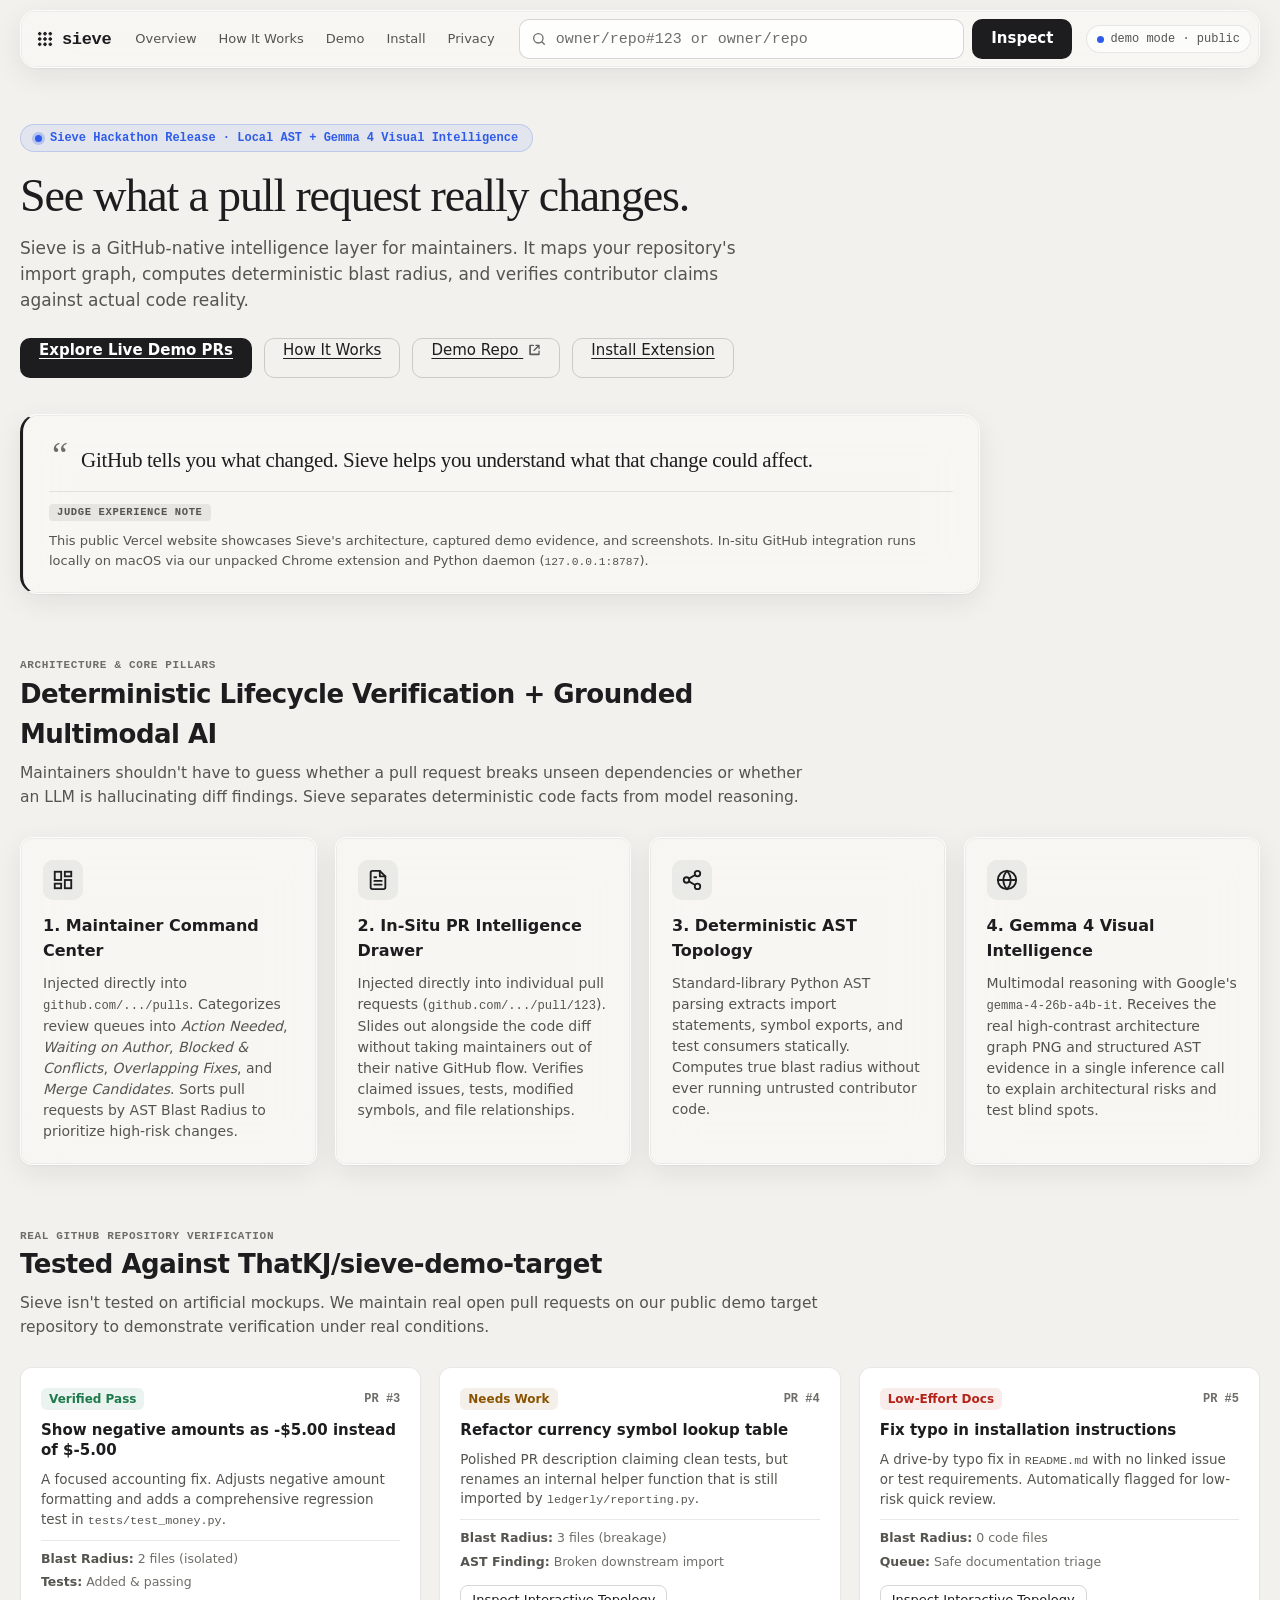
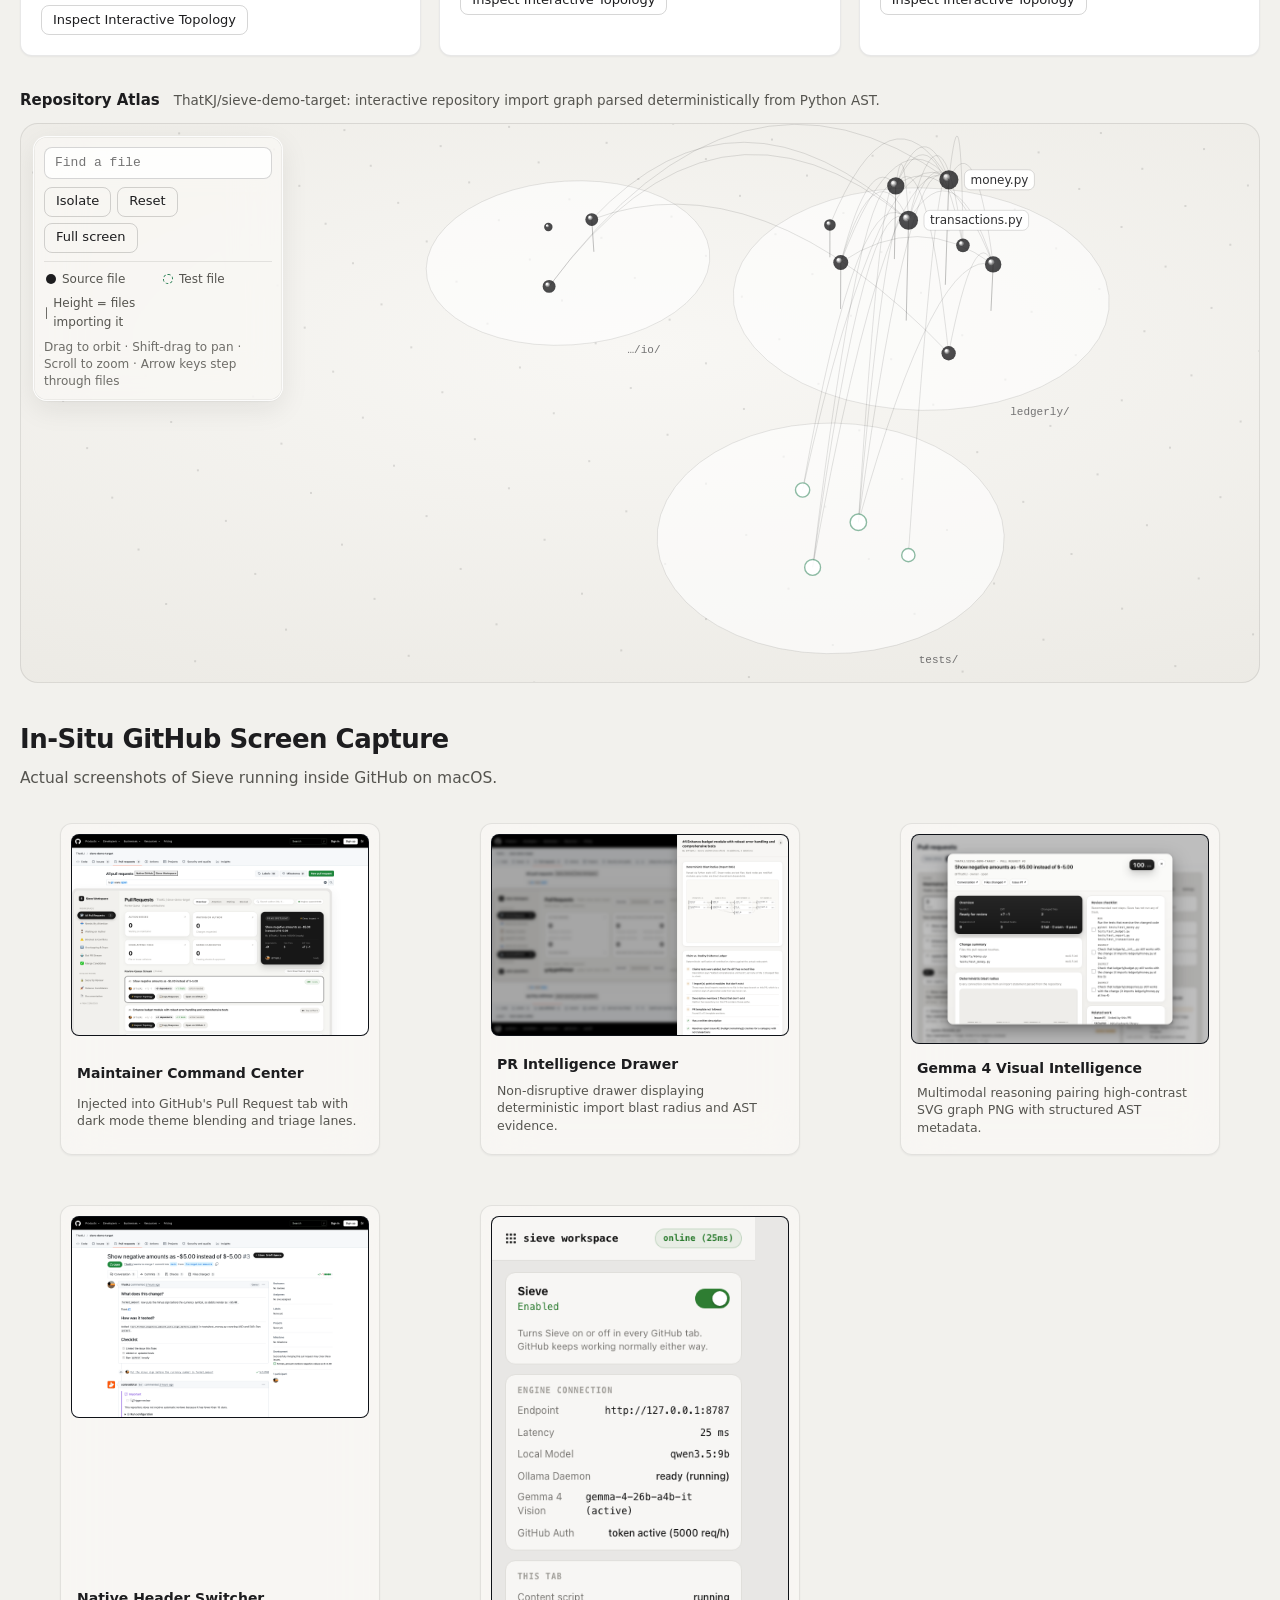
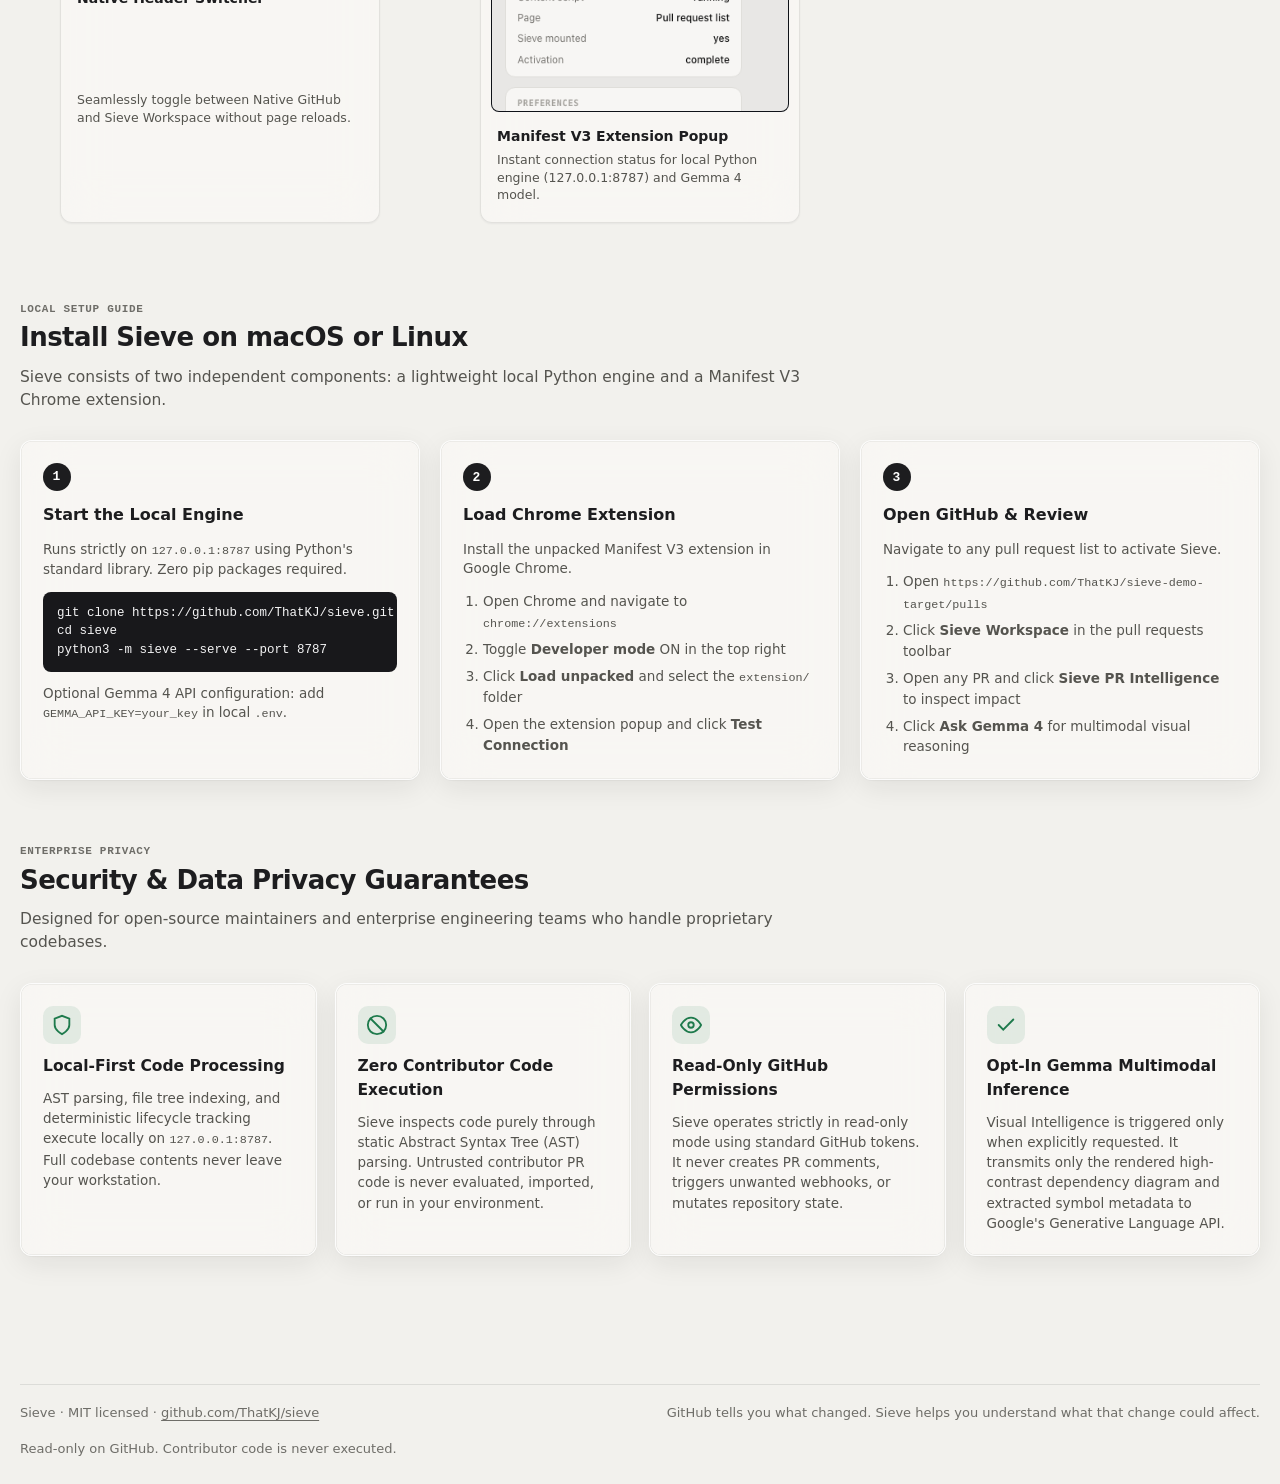
==== commit dc722c51: "release: ship Sieve showcase and final hackathon presentation" ====
--- a/web/index.html
+++ b/web/index.html
@@ -3,8 +3,8 @@
 <head>
   <meta charset="utf-8">
   <meta name="viewport" content="width=device-width, initial-scale=1">
-  <title>Sieve: verify what a pull request actually changes</title>
-  <meta name="description" content="Sieve maps a repository's import graph, overlays a pull request's impact, and verifies what the PR claims against what it contains. Read-only, local open-weight model.">
+  <title>Sieve: GitHub, Redesigned for Maintainers</title>
+  <meta name="description" content="Sieve maps repository import graphs, overlays PR impact, and verifies contributor claims against actual code. Read-only, local open-weight and multimodal Gemma 4 intelligence.">
   <link rel="stylesheet" href="style.css">
   <link rel="icon" href="data:image/svg+xml,<svg xmlns='http://www.w3.org/2000/svg' viewBox='0 0 16 16'><g fill='%231d1d1f'><circle cx='3' cy='3' r='1.5'/><circle cx='8' cy='3' r='1.5'/><circle cx='13' cy='3' r='1.5'/><circle cx='3' cy='8' r='1.5'/><circle cx='8' cy='8' r='1.5'/><circle cx='13' cy='8' r='1.5'/><circle cx='8' cy='13' r='1.5'/></g></svg>">
 </head>
@@ -12,28 +12,350 @@
   <a class="skip" href="#main">Skip to content</a>
 
   <header class="toolbar glass" role="banner">
-    <a class="brand" href="/" aria-label="Sieve, home"><span class="mesh" aria-hidden="true"></span>sieve</a>
+    <a class="brand" href="/" aria-label="Sieve, home">
+      <span class="mesh" aria-hidden="true"></span>sieve
+    </a>
+
+    <nav class="site-nav" aria-label="Main Navigation">
+      <a href="#overview" class="nav-link">Overview</a>
+      <a href="#how-it-works" class="nav-link">How It Works</a>
+      <a href="#demo" class="nav-link">Demo</a>
+      <a href="#install" class="nav-link">Install</a>
+      <a href="#privacy" class="nav-link">Privacy</a>
+    </nav>
+
     <form id="form" class="field" role="search" autocomplete="off">
       <label for="target" class="sr">Pull request or repository</label>
       <svg class="field-icon" viewBox="0 0 24 24" aria-hidden="true"><circle cx="11" cy="11" r="7"/><path d="m20 20-3.5-3.5"/></svg>
       <input id="target" spellcheck="false" placeholder="owner/repo#123 or owner/repo">
       <button type="submit" id="go" class="btn primary">Inspect</button>
     </form>
+
     <div class="status" id="status" aria-live="polite"></div>
   </header>
 
   <main id="main">
     <p class="banner" id="error" role="alert" hidden></p>
-    <section id="home" class="view"></section>
+
+    <!-- MAIN HOME / PUBLIC PRODUCT VIEW -->
+    <section id="home" class="view">
+      
+      <!-- HERO -->
+      <section id="overview" class="hero-section">
+        <div class="hero-badge">
+          <span class="dot-live" aria-hidden="true"></span>
+          <span>Sieve Hackathon Release · Local AST + Gemma 4 Visual Intelligence</span>
+        </div>
+        <h1 class="display">See what a pull request really changes.</h1>
+        <p class="lede">
+          Sieve is a GitHub-native intelligence layer for maintainers. It maps your repository's import graph, computes deterministic blast radius, and verifies contributor claims against actual code reality.
+        </p>
+
+        <div class="hero-actions">
+          <a href="#demo" class="btn primary">Explore Live Demo PRs</a>
+          <a href="#how-it-works" class="btn ghost">How It Works</a>
+          <a href="https://github.com/ThatKJ/sieve-demo-target" target="_blank" rel="noopener" class="btn ghost">
+            <span>Demo Repo</span>
+            <svg class="icon-external" viewBox="0 0 16 16" width="14" height="14" aria-hidden="true"><path fill="currentColor" d="M3.75 2h3.5a.75.75 0 0 1 0 1.5H4.5v8.5h8.5V9.25a.75.75 0 0 1 1.5 0v3.5A1.25 1.25 0 0 1 13.25 14H3.75A1.25 1.25 0 0 1 2.5 12.75V3.25C2.5 2.56 3.06 2 3.75 2Zm6.5 0h3.5a.75.75 0 0 1 .75.75v3.5a.75.75 0 0 1-1.5 0V4.56L8.53 9.03a.75.75 0 0 1-1.06-1.06L11.94 3.5h-1.69a.75.75 0 0 1 0-1.5Z"/></svg>
+          </a>
+          <a href="#install" class="btn ghost">Install Extension</a>
+        </div>
+
+        <div class="judge-motto-card glass">
+          <div class="motto-quote">
+            <span class="motto-quote-mark" aria-hidden="true">“</span>
+            <p class="motto-text">GitHub tells you what changed. Sieve helps you understand what that change could affect.</p>
+          </div>
+          <div class="judge-note">
+            <span class="judge-pill">Judge Experience Note</span>
+            <p class="judge-note-text">
+              This public Vercel website showcases Sieve's architecture, captured demo evidence, and screenshots. In-situ GitHub integration runs locally on macOS via our unpacked Chrome extension and Python daemon (<code>127.0.0.1:8787</code>).
+            </p>
+          </div>
+        </div>
+      </section>
+
+      <!-- HOW IT WORKS (4 PILLARS) -->
+      <section id="how-it-works" class="section-block">
+        <div class="section-head">
+          <p class="eyebrow">Architecture & Core Pillars</p>
+          <h2 class="section-title">Deterministic Lifecycle Verification + Grounded Multimodal AI</h2>
+          <p class="section-sub">
+            Maintainers shouldn't have to guess whether a pull request breaks unseen dependencies or whether an LLM is hallucinating diff findings. Sieve separates deterministic code facts from model reasoning.
+          </p>
+        </div>
+
+        <div class="pillars-grid">
+          <article class="pillar-card glass">
+            <div class="pillar-icon">
+              <svg viewBox="0 0 24 24" width="22" height="22" fill="none" stroke="currentColor" stroke-width="2" stroke-linecap="round"><rect x="3" y="3" width="7" height="9"/><rect x="14" y="3" width="7" height="5"/><rect x="14" y="12" width="7" height="9"/><rect x="3" y="16" width="7" height="5"/></svg>
+            </div>
+            <h3>1. Maintainer Command Center</h3>
+            <p>
+              Injected directly into <code>github.com/.../pulls</code>. Categorizes review queues into <em>Action Needed</em>, <em>Waiting on Author</em>, <em>Blocked & Conflicts</em>, <em>Overlapping Fixes</em>, and <em>Merge Candidates</em>. Sorts pull requests by AST Blast Radius to prioritize high-risk changes.
+            </p>
+          </article>
+
+          <article class="pillar-card glass">
+            <div class="pillar-icon">
+              <svg viewBox="0 0 24 24" width="22" height="22" fill="none" stroke="currentColor" stroke-width="2" stroke-linecap="round"><path d="M14 2H6a2 2 0 0 0-2 2v16a2 2 0 0 0 2 2h12a2 2 0 0 0 2-2V8z"/><polyline points="14 2 14 8 20 8"/><line x1="16" y1="13" x2="8" y2="13"/><line x1="16" y1="17" x2="8" y2="17"/><polyline points="10 9 9 9 8 9"/></svg>
+            </div>
+            <h3>2. In-Situ PR Intelligence Drawer</h3>
+            <p>
+              Injected directly into individual pull requests (<code>github.com/.../pull/123</code>). Slides out alongside the code diff without taking maintainers out of their native GitHub flow. Verifies claimed issues, tests, modified symbols, and file relationships.
+            </p>
+          </article>
+
+          <article class="pillar-card glass">
+            <div class="pillar-icon">
+              <svg viewBox="0 0 24 24" width="22" height="22" fill="none" stroke="currentColor" stroke-width="2" stroke-linecap="round"><circle cx="18" cy="5" r="3"/><circle cx="6" cy="12" r="3"/><circle cx="18" cy="19" r="3"/><line x1="8.59" y1="13.51" x2="15.42" y2="17.49"/><line x1="15.41" y1="6.51" x2="8.59" y2="10.49"/></svg>
+            </div>
+            <h3>3. Deterministic AST Topology</h3>
+            <p>
+              Standard-library Python AST parsing extracts import statements, symbol exports, and test consumers statically. Computes true blast radius without ever running untrusted contributor code.
+            </p>
+          </article>
+
+          <article class="pillar-card glass">
+            <div class="pillar-icon">
+              <svg viewBox="0 0 24 24" width="22" height="22" fill="none" stroke="currentColor" stroke-width="2" stroke-linecap="round"><circle cx="12" cy="12" r="10"/><path d="M12 2a14.5 14.5 0 0 0 0 20 14.5 14.5 0 0 0 0-20"/><path d="M2 12h20"/></svg>
+            </div>
+            <h3>4. Gemma 4 Visual Intelligence</h3>
+            <p>
+              Multimodal reasoning with Google's <code>gemma-4-26b-a4b-it</code>. Receives the real high-contrast architecture graph PNG and structured AST evidence in a single inference call to explain architectural risks and test blind spots.
+            </p>
+          </article>
+        </div>
+      </section>
+
+      <!-- DEMO & SCREENSHOTS -->
+      <section id="demo" class="section-block">
+        <div class="section-head">
+          <p class="eyebrow">Real GitHub Repository Verification</p>
+          <h2 class="section-title">Tested Against ThatKJ/sieve-demo-target</h2>
+          <p class="section-sub">
+            Sieve isn't tested on artificial mockups. We maintain real open pull requests on our public demo target repository to demonstrate verification under real conditions.
+          </p>
+        </div>
+
+        <div class="demo-cards-grid">
+          <article class="demo-card">
+            <div class="demo-card-header">
+              <span class="chip ready">Verified Pass</span>
+              <span class="demo-pr-num">PR #3</span>
+            </div>
+            <h3 class="demo-pr-title">Show negative amounts as -$5.00 instead of $-5.00</h3>
+            <p class="demo-pr-desc">
+              A focused accounting fix. Adjusts negative amount formatting and adds a comprehensive regression test in <code>tests/test_money.py</code>.
+            </p>
+            <div class="demo-meta">
+              <span><strong>Blast Radius:</strong> 2 files (isolated)</span>
+              <span><strong>Tests:</strong> Added & passing</span>
+            </div>
+            <button type="button" class="btn ghost small demo-inspect-btn" onclick="start('ThatKJ/sieve-demo-target#3')">
+              Inspect Interactive Topology
+            </button>
+          </article>
+
+          <article class="demo-card">
+            <div class="demo-card-header">
+              <span class="chip needs-work">Needs Work</span>
+              <span class="demo-pr-num">PR #4</span>
+            </div>
+            <h3 class="demo-pr-title">Refactor currency symbol lookup table</h3>
+            <p class="demo-pr-desc">
+              Polished PR description claiming clean tests, but renames an internal helper function that is still imported by <code>ledgerly/reporting.py</code>.
+            </p>
+            <div class="demo-meta">
+              <span><strong>Blast Radius:</strong> 3 files (breakage)</span>
+              <span><strong>AST Finding:</strong> Broken downstream import</span>
+            </div>
+            <button type="button" class="btn ghost small demo-inspect-btn" onclick="start('ThatKJ/sieve-demo-target#4')">
+              Inspect Interactive Topology
+            </button>
+          </article>
+
+          <article class="demo-card">
+            <div class="demo-card-header">
+              <span class="chip low-effort">Low-Effort Docs</span>
+              <span class="demo-pr-num">PR #5</span>
+            </div>
+            <h3 class="demo-pr-title">Fix typo in installation instructions</h3>
+            <p class="demo-pr-desc">
+              A drive-by typo fix in <code>README.md</code> with no linked issue or test requirements. Automatically flagged for low-risk quick review.
+            </p>
+            <div class="demo-meta">
+              <span><strong>Blast Radius:</strong> 0 code files</span>
+              <span><strong>Queue:</strong> Safe documentation triage</span>
+            </div>
+            <button type="button" class="btn ghost small demo-inspect-btn" onclick="start('ThatKJ/sieve-demo-target#5')">
+              Inspect Interactive Topology
+            </button>
+          </article>
+        </div>
+
+        <!-- INTERACTIVE WORKBENCH MOUNT -->
+        <div id="demo-atlas-mount" class="demo-atlas-mount"></div>
+
+        <!-- SCREENSHOTS GALLERY -->
+        <div class="screenshots-section">
+          <div class="section-head-compact">
+            <h3 class="section-title">In-Situ GitHub Screen Capture</h3>
+            <p class="section-sub">Actual screenshots of Sieve running inside GitHub on macOS.</p>
+          </div>
+
+          <div class="screenshots-grid">
+            <figure class="screenshot-item glass">
+              <img src="assets/command-center.png" alt="Maintainer Command Center inside GitHub Dark UI" loading="lazy">
+              <figcaption>
+                <strong>Maintainer Command Center</strong>
+                <span>Injected into GitHub's Pull Request tab with dark mode theme blending and triage lanes.</span>
+              </figcaption>
+            </figure>
+
+            <figure class="screenshot-item glass">
+              <img src="assets/pr-intelligence-drawer.png" alt="In-situ PR Intelligence drawer with SVG impact topology" loading="lazy">
+              <figcaption>
+                <strong>PR Intelligence Drawer</strong>
+                <span>Non-disruptive drawer displaying deterministic import blast radius and AST evidence.</span>
+              </figcaption>
+            </figure>
+
+            <figure class="screenshot-item glass">
+              <img src="assets/gemma-visual-intelligence.png" alt="Gemma 4 Visual Intelligence multimodal inference" loading="lazy">
+              <figcaption>
+                <strong>Gemma 4 Visual Intelligence</strong>
+                <span>Multimodal reasoning pairing high-contrast SVG graph PNG with structured AST metadata.</span>
+              </figcaption>
+            </figure>
+
+            <figure class="screenshot-item glass">
+              <img src="assets/pr-pill.png" alt="Native GitHub header switcher and status pill" loading="lazy">
+              <figcaption>
+                <strong>Native Header Switcher</strong>
+                <span>Seamlessly toggle between Native GitHub and Sieve Workspace without page reloads.</span>
+              </figcaption>
+            </figure>
+
+            <figure class="screenshot-item glass">
+              <img src="assets/extension-popup.png" alt="Chrome extension popup connection state" loading="lazy">
+              <figcaption>
+                <strong>Manifest V3 Extension Popup</strong>
+                <span>Instant connection status for local Python engine (127.0.0.1:8787) and Gemma 4 model.</span>
+              </figcaption>
+            </figure>
+          </div>
+        </div>
+      </section>
+
+      <!-- INSTALLATION & SETUP -->
+      <section id="install" class="section-block">
+        <div class="section-head">
+          <p class="eyebrow">Local Setup Guide</p>
+          <h2 class="section-title">Install Sieve on macOS or Linux</h2>
+          <p class="section-sub">
+            Sieve consists of two independent components: a lightweight local Python engine and a Manifest V3 Chrome extension.
+          </p>
+        </div>
+
+        <div class="install-steps-grid">
+          <div class="install-step-card glass">
+            <div class="step-badge">1</div>
+            <h3>Start the Local Engine</h3>
+            <p>Runs strictly on <code>127.0.0.1:8787</code> using Python's standard library. Zero pip packages required.</p>
+            <pre class="code-block"><code>git clone https://github.com/ThatKJ/sieve.git
+cd sieve
+python3 -m sieve --serve --port 8787</code></pre>
+            <p class="small muted">Optional Gemma 4 API configuration: add <code>GEMMA_API_KEY=your_key</code> in local <code>.env</code>.</p>
+          </div>
+
+          <div class="install-step-card glass">
+            <div class="step-badge">2</div>
+            <h3>Load Chrome Extension</h3>
+            <p>Install the unpacked Manifest V3 extension in Google Chrome.</p>
+            <ol class="step-list">
+              <li>Open Chrome and navigate to <code>chrome://extensions</code></li>
+              <li>Toggle <strong>Developer mode</strong> ON in the top right</li>
+              <li>Click <strong>Load unpacked</strong> and select the <code>extension/</code> folder</li>
+              <li>Open the extension popup and click <strong>Test Connection</strong></li>
+            </ol>
+          </div>
+
+          <div class="install-step-card glass">
+            <div class="step-badge">3</div>
+            <h3>Open GitHub & Review</h3>
+            <p>Navigate to any pull request list to activate Sieve.</p>
+            <ol class="step-list">
+              <li>Open <code>https://github.com/ThatKJ/sieve-demo-target/pulls</code></li>
+              <li>Click <strong>Sieve Workspace</strong> in the pull requests toolbar</li>
+              <li>Open any PR and click <strong>Sieve PR Intelligence</strong> to inspect impact</li>
+              <li>Click <strong>Ask Gemma 4</strong> for multimodal visual reasoning</li>
+            </ol>
+          </div>
+        </div>
+      </section>
+
+      <!-- PRIVACY & SECURITY -->
+      <section id="privacy" class="section-block">
+        <div class="section-head">
+          <p class="eyebrow">Enterprise Privacy</p>
+          <h2 class="section-title">Security & Data Privacy Guarantees</h2>
+          <p class="section-sub">
+            Designed for open-source maintainers and enterprise engineering teams who handle proprietary codebases.
+          </p>
+        </div>
+
+        <div class="privacy-grid">
+          <div class="privacy-card glass">
+            <div class="privacy-icon">
+              <svg viewBox="0 0 24 24" width="22" height="22" fill="none" stroke="currentColor" stroke-width="2" stroke-linecap="round"><path d="M12 22s8-4 8-10V5l-8-3-8 3v7c0 6 8 10 8 10z"/></svg>
+            </div>
+            <h3>Local-First Code Processing</h3>
+            <p>AST parsing, file tree indexing, and deterministic lifecycle tracking execute locally on <code>127.0.0.1:8787</code>. Full codebase contents never leave your workstation.</p>
+          </div>
+
+          <div class="privacy-card glass">
+            <div class="privacy-icon">
+              <svg viewBox="0 0 24 24" width="22" height="22" fill="none" stroke="currentColor" stroke-width="2" stroke-linecap="round"><circle cx="12" cy="12" r="10"/><line x1="4.93" y1="4.93" x2="19.07" y2="19.07"/></svg>
+            </div>
+            <h3>Zero Contributor Code Execution</h3>
+            <p>Sieve inspects code purely through static Abstract Syntax Tree (AST) parsing. Untrusted contributor PR code is never evaluated, imported, or run in your environment.</p>
+          </div>
+
+          <div class="privacy-card glass">
+            <div class="privacy-icon">
+              <svg viewBox="0 0 24 24" width="22" height="22" fill="none" stroke="currentColor" stroke-width="2" stroke-linecap="round"><path d="M1 12s4-8 11-8 11 8 11 8-4 8-11 8-11-8-11-8z"/><circle cx="12" cy="12" r="3"/></svg>
+            </div>
+            <h3>Read-Only GitHub Permissions</h3>
+            <p>Sieve operates strictly in read-only mode using standard GitHub tokens. It never creates PR comments, triggers unwanted webhooks, or mutates repository state.</p>
+          </div>
+
+          <div class="privacy-card glass">
+            <div class="privacy-icon">
+              <svg viewBox="0 0 24 24" width="22" height="22" fill="none" stroke="currentColor" stroke-width="2" stroke-linecap="round"><polyline points="20 6 9 17 4 12"/></svg>
+            </div>
+            <h3>Opt-In Gemma Multimodal Inference</h3>
+            <p>Visual Intelligence is triggered only when explicitly requested. It transmits only the rendered high-contrast dependency diagram and extracted symbol metadata to Google's Generative Language API.</p>
+          </div>
+        </div>
+      </section>
+
+    </section>
+
+    <!-- PR REVIEW VIEW (FOR ARBITRARY OR CLICKED PR INSPECTION) -->
     <section id="review" class="view" hidden></section>
+
+    <!-- REPO QUEUE VIEW -->
     <section id="repo" class="view" hidden></section>
   </main>
 
-  <footer class="foot">
-    <span>Sieve · MIT licensed · <a href="https://github.com/ThatKJ/sieve">source</a></span>
+  <footer class="foot" role="contentinfo">
+    <span>Sieve · MIT licensed · <a href="https://github.com/ThatKJ/sieve" target="_blank" rel="noopener">github.com/ThatKJ/sieve</a></span>
+    <span>GitHub tells you what changed. Sieve helps you understand what that change could affect.</span>
     <span>Read-only on GitHub. Contributor code is never executed.</span>
   </footer>
 
+  <script src="demo-data.js"></script>
   <script src="atlas.js"></script>
   <script src="app.js"></script>
 </body>
--- a/web/style.css
+++ b/web/style.css
@@ -67,6 +67,13 @@
 }
 .brand { display: flex; align-items: center; gap: 9px; font: 600 17px/1 var(--mono); letter-spacing: -0.02em; text-decoration: none; }
 .mesh { width: 16px; height: 16px; background: radial-gradient(circle, var(--ink) 1.4px, transparent 1.7px) 0 0 / 5.33px 5.33px; }
+.site-nav { display: flex; align-items: center; gap: 2px; }
+.nav-link {
+  padding: 6px 10px; border-radius: 8px; font-size: 13px; font-weight: 500;
+  color: var(--ink-2); text-decoration: none; transition: background 150ms var(--ease), color 150ms var(--ease);
+}
+.nav-link:hover { background: rgba(29, 29, 31, 0.06); color: var(--ink); }
+.nav-link.active { background: var(--solid); color: var(--ink); font-weight: 600; box-shadow: var(--shadow-card); }
 .field { flex: 1; display: flex; align-items: center; gap: 8px; min-width: 0; position: relative; }
 .field-icon { position: absolute; left: 12px; width: 16px; height: 16px; fill: none; stroke: var(--ink-3); stroke-width: 2; stroke-linecap: round; }
 .field input {
@@ -79,6 +86,7 @@
 .pill { display: inline-flex; align-items: center; gap: 6px; height: 28px; padding: 0 10px; border-radius: 999px; font: 12px var(--mono); color: var(--ink-2); background: rgba(255, 255, 255, 0.6); border: 1px solid var(--hairline); white-space: nowrap; }
 .pill .dot { width: 7px; height: 7px; border-radius: 50%; background: var(--ink-3); }
 .pill.ok .dot { background: var(--pass); }
+.pill.demo .dot { background: var(--signal); }
 .pill.off .dot { background: var(--fail); }
 
 .btn { height: 40px; padding: 0 18px; border-radius: 10px; border: 1px solid transparent; cursor: pointer; font-weight: 600; transition: background 150ms var(--ease), transform 150ms var(--ease); }
@@ -124,7 +132,7 @@
 .example code { font-size: 12px; color: var(--ink-3); }
 
 /* ---------------------------------------------------------------- atlas */
-.atlas-panel { margin-bottom: 26px; }
+.atlas-panel { margin-bottom: 26px; scroll-margin-top: 84px; }
 .panel-head { display: flex; align-items: baseline; gap: 14px; flex-wrap: wrap; margin-bottom: 10px; }
 .panel-head h2 { font-size: 15px; font-weight: 650; }
 .atlas-stage {
@@ -143,8 +151,7 @@
 .segmented { display: grid; grid-template-columns: 1fr 1fr; padding: 2px; border-radius: 9px; background: rgba(29, 29, 31, 0.06); }
 .segmented button { height: 28px; border: 0; border-radius: 7px; background: transparent; cursor: pointer; font-size: 13px; font-weight: 500; color: var(--ink-2); }
 .segmented button[aria-pressed="true"] { background: var(--solid); color: var(--ink); box-shadow: var(--shadow-card); }
-.legend { position: absolute; left: 14px; bottom: 12px; pointer-events: none; }
-.legend ul { list-style: none; margin: 0; padding: 0; display: flex; gap: 14px; flex-wrap: wrap; font-size: 12px; color: var(--ink-2); }
+.legend ul { list-style: none; margin: 0; padding: 8px 2px 0; display: grid; grid-template-columns: 1fr 1fr; gap: 6px 10px; font-size: 12px; color: var(--ink-2); border-top: 1px solid var(--hairline); }
 .legend li { display: flex; align-items: center; gap: 6px; }
 .swatch { width: 10px; height: 10px; border-radius: 50%; display: inline-block; }
 .swatch.changed { background: var(--signal); box-shadow: 0 0 0 3px var(--signal-soft); }
@@ -154,7 +161,7 @@
 .swatch.test { border: 1.5px dashed var(--pass); }
 .swatch.file { background: var(--ink); }
 .swatch.height { width: 2px; height: 12px; border-radius: 1px; background: var(--ink-3); }
-.atlas-hint { position: absolute; right: 14px; bottom: 12px; font-size: 12px; color: var(--ink-3); pointer-events: none; }
+.atlas-hint { font-size: 12px; color: var(--ink-3); line-height: 1.4; }
 .atlas-loading { position: absolute; inset: 0; display: grid; place-items: center; background: rgba(242, 241, 237, 0.6); }
 
 .inspector { position: absolute; top: 12px; right: 12px; bottom: 12px; width: 330px; border-radius: 14px; padding: 14px; overflow: auto; display: grid; gap: 12px; align-content: start; }
@@ -172,6 +179,110 @@
 .edges li { display: grid; gap: 1px; }
 .edges code { color: var(--ink-3); font-size: 11.5px; overflow-wrap: anywhere; }
 .source-note { border-top: 1px solid var(--hairline); padding-top: 8px; }
+
+/* ---------------------------------------------------------------- stage switcher */
+.stage-switcher-bar { margin: 18px 0 14px; display: flex; justify-content: flex-start; }
+.stage-switcher { display: inline-grid; grid-template-columns: auto auto; padding: 3px; border-radius: 10px; background: rgba(29, 29, 31, 0.07); }
+.stage-switcher button { height: 32px; padding: 0 14px; border: 0; border-radius: 8px; background: transparent; cursor: pointer; font-size: 13.5px; font-weight: 500; color: var(--ink-2); transition: background 150ms var(--ease), color 150ms var(--ease); }
+.stage-switcher button[aria-selected="true"] { background: var(--solid); color: var(--ink); font-weight: 600; box-shadow: var(--shadow-card); }
+
+/* ---------------------------------------------------------------- topology workbench */
+.topology-workbench { margin-bottom: 26px; scroll-margin-top: 84px; }
+.top-toolbar { display: flex; justify-content: space-between; align-items: flex-end; gap: 14px; flex-wrap: wrap; margin-bottom: 12px; }
+.top-actions { display: flex; align-items: center; gap: 8px; flex-wrap: wrap; }
+.top-search { height: 32px; padding: 0 12px; border-radius: 8px; border: 1px solid var(--hairline-2); background: rgba(255, 255, 255, 0.9); font: 13px var(--mono); color: var(--ink); width: 220px; }
+.top-search:focus { outline: none; border-color: var(--signal); box-shadow: 0 0 0 3px var(--signal-soft); }
+.top-summary-bar { display: flex; align-items: center; gap: 8px; flex-wrap: wrap; margin-bottom: 12px; }
+.top-chip { display: inline-flex; align-items: center; gap: 4px; padding: 4px 10px; border-radius: 999px; font: 12px var(--mono); color: var(--ink-2); background: var(--solid); border: 1px solid var(--hairline); }
+.top-chip strong { color: var(--ink); }
+.top-chip.ok { border-color: rgba(30, 122, 76, 0.25); background: var(--pass-soft); color: var(--pass); }
+.top-chip.ok strong { color: var(--pass); }
+.top-chip.warn { border-color: rgba(138, 83, 0, 0.25); background: var(--warn-soft); color: var(--warn); }
+.top-chip.warn strong { color: var(--warn); }
+
+.topology-stage {
+  position: relative; height: 560px; border-radius: var(--r-lg); overflow: hidden;
+  background: radial-gradient(120% 90% at 50% 40%, #f8f7f4 0%, var(--surface-2) 100%);
+  border: 1px solid var(--hairline); box-shadow: inset 0 1px 2px rgba(29, 29, 31, 0.03);
+}
+.topology-stage.full { position: fixed; inset: 0; height: auto; z-index: 50; border-radius: 0; border: 0; }
+.topology-scroll { width: 100%; height: 100%; overflow: auto; -webkit-overflow-scrolling: touch; }
+.topology-svg { display: block; min-width: 100%; height: auto; user-select: none; }
+.top-empty { display: flex; flex-direction: column; align-items: center; justify-content: center; height: 100%; padding: 40px 20px; text-align: center; }
+.top-empty-icon { font-size: 38px; margin-bottom: 12px; }
+.top-empty h3 { font-size: 18px; font-weight: 650; margin-bottom: 6px; }
+.top-empty .sub { max-width: 520px; color: var(--ink-2); }
+
+.top-col-label { font: 600 11px/1 var(--mono); letter-spacing: 0.08em; fill: var(--ink-3); text-transform: uppercase; }
+.top-edge { stroke: rgba(29, 29, 31, 0.25); stroke-width: 1.5px; fill: none; transition: stroke 150ms var(--ease), stroke-width 150ms var(--ease), opacity 150ms var(--ease); }
+.top-edge.edge-active { stroke: var(--signal); stroke-width: 2.5px; }
+.top-edge.dimmed { opacity: 0.12; }
+
+.top-node { cursor: pointer; outline: none; transition: transform 150ms var(--ease), opacity 150ms var(--ease); }
+.top-node:hover .top-node-bg, .top-node:focus-visible .top-node-bg { stroke: var(--signal); stroke-width: 1.5px; filter: drop-shadow(0 2px 8px rgba(29, 29, 31, 0.08)); }
+.top-node-bg { fill: var(--solid); stroke: var(--hairline-2); stroke-width: 1px; transition: stroke 150ms, fill 150ms; }
+.top-node-accent { fill: var(--ink-3); }
+.top-node-title { font: 600 12.5px/1 var(--mono); fill: var(--ink); }
+.top-node-dir { font: 10.5px/1 var(--mono); fill: var(--ink-3); }
+.top-badge-bg { fill: rgba(29, 29, 31, 0.06); }
+.top-badge-txt { font: 700 9.5px/1 var(--mono); fill: var(--ink-2); text-anchor: middle; letter-spacing: 0.03em; }
+
+/* Role accents */
+.top-node.role-modified .top-node-accent { fill: var(--signal); }
+.top-node.role-modified .top-badge-bg { fill: var(--signal-soft); }
+.top-node.role-modified .top-badge-txt { fill: var(--signal); }
+
+.top-node.role-added .top-node-accent { fill: var(--pass); }
+.top-node.role-added .top-badge-bg { fill: var(--pass-soft); }
+.top-node.role-added .top-badge-txt { fill: var(--pass); }
+
+.top-node.role-removed .top-node-accent { fill: var(--fail); }
+.top-node.role-removed .top-badge-bg { fill: var(--fail-soft); }
+.top-node.role-removed .top-badge-txt { fill: var(--fail); }
+
+.top-node.role-direct .top-node-accent { fill: var(--warn); }
+.top-node.role-direct .top-badge-bg { fill: var(--warn-soft); }
+.top-node.role-direct .top-badge-txt { fill: var(--warn); }
+
+.top-node.role-test-inferred .top-node-accent { fill: var(--pass); }
+.top-node.role-test-inferred .top-badge-bg { fill: var(--pass-soft); }
+.top-node.role-test-inferred .top-badge-txt { fill: var(--pass); }
+
+.top-node.selected .top-node-bg { stroke: var(--signal); stroke-width: 2px; filter: drop-shadow(0 4px 14px rgba(47, 91, 234, 0.25)); }
+.top-node.neighbor-active .top-node-bg { stroke: var(--signal); stroke-width: 1.5px; fill: #fcfcfd; }
+.top-node.dimmed { opacity: 0.18; }
+.top-node.filter-dimmed { opacity: 0.15; }
+
+.top-inspector { position: absolute; top: 12px; right: 12px; bottom: 12px; width: 330px; border-radius: 14px; padding: 14px; overflow: auto; display: grid; gap: 12px; align-content: start; z-index: 10; }
+.top-inspector[hidden] { display: none; }
+.top-edge-item { display: grid; gap: 1px; }
+.top-edge-item code { color: var(--ink-3); font-size: 11.5px; overflow-wrap: anywhere; }
+
+/* ---------------------------------------------------------------- hotspot radar */
+.hotspot-card { display: grid; gap: 14px; }
+.churn-list { display: grid; gap: 8px; margin-top: 4px; }
+.churn-row { display: grid; gap: 4px; }
+.churn-info { display: flex; justify-content: space-between; align-items: baseline; font-size: 12px; }
+.churn-file { font-size: 12px; color: var(--ink); overflow-wrap: anywhere; }
+.churn-count { color: var(--ink-3); font-family: var(--mono); }
+.churn-bar-track { height: 5px; border-radius: 999px; background: rgba(29, 29, 31, 0.08); overflow: hidden; }
+.churn-bar-fill { height: 100%; border-radius: 999px; background: var(--signal); min-width: 4px; }
+.hotspot-subgroup { border-top: 1px solid var(--hairline); padding-top: 10px; display: grid; gap: 8px; }
+.hotspot-subhead { display: flex; justify-content: space-between; align-items: center; gap: 8px; flex-wrap: wrap; }
+.heuristic-badge { font: 500 10.5px/1.4 var(--mono); padding: 2px 6px; border-radius: 4px; }
+.heuristic-badge.warn { background: var(--warn-soft); color: var(--warn); border: 1px solid rgba(138, 83, 0, 0.2); }
+.heuristic-badge.info { background: var(--signal-soft); color: var(--signal); border: 1px solid rgba(47, 91, 234, 0.2); }
+.heuristic-badge.pass { background: var(--pass-soft); color: var(--pass); border: 1px solid rgba(30, 122, 76, 0.2); }
+.commit-list { list-style: none; margin: 0; padding: 0; display: grid; gap: 8px; }
+.commit-item { padding: 8px 10px; border-radius: 8px; background: var(--surface); display: grid; gap: 3px; font-size: 12px; border: 1px solid var(--hairline); }
+.commit-item.revert-item { border-left: 3px solid var(--warn); }
+.commit-item.fix-item { border-left: 3px solid var(--signal); }
+.commit-head { display: flex; align-items: center; gap: 8px; font-family: var(--mono); font-size: 11.5px; }
+.commit-head a { font-weight: 600; text-decoration: underline; }
+.commit-author { color: var(--ink-2); }
+.commit-date { color: var(--ink-3); margin-left: auto; }
+.commit-msg { margin: 0; color: var(--ink); line-height: 1.35; overflow-wrap: anywhere; }
+.commit-file { font-size: 11px; color: var(--ink-3); overflow-wrap: anywhere; }
 
 /* ---------------------------------------------------------------- review */
 .crumbs { font: 13px var(--mono); color: var(--ink-3); margin-bottom: 8px; }
@@ -257,6 +368,91 @@
 .chip.needs-work { background: var(--warn-soft); color: var(--warn); }
 .chip.low-effort { background: var(--fail-soft); color: var(--fail); }
 
+/* ---------------------------------------------------------------- showcase & sections */
+.hero-section { max-width: 960px; margin: 28px 0 44px; }
+.hero-badge {
+  display: inline-flex; align-items: center; gap: 8px; padding: 6px 14px;
+  border-radius: 999px; background: rgba(47, 91, 234, 0.08); border: 1px solid rgba(47, 91, 234, 0.2);
+  font: 600 12px var(--mono); color: var(--signal); margin-bottom: 20px;
+}
+.dot-live { width: 7px; height: 7px; border-radius: 50%; background: var(--signal); box-shadow: 0 0 0 3px rgba(47, 91, 234, 0.25); }
+.hero-actions { display: flex; align-items: center; gap: 12px; flex-wrap: wrap; margin-top: 24px; }
+.icon-external { vertical-align: middle; margin-left: 4px; opacity: 0.7; }
+
+.judge-motto-card {
+  margin-top: 36px; padding: 22px 26px; border-radius: var(--r-lg);
+  display: grid; gap: 16px; border-left: 3px solid var(--ink);
+}
+.motto-quote { display: flex; gap: 12px; align-items: baseline; }
+.motto-quote-mark { font: italic 36px/1 var(--display); color: var(--ink-3); }
+.motto-text { font: 500 21px/1.4 var(--display); letter-spacing: -0.015em; color: var(--ink); }
+.judge-note { display: flex; align-items: baseline; gap: 10px; flex-wrap: wrap; border-top: 1px solid var(--hairline); padding-top: 12px; }
+.judge-pill { font: 600 10.5px/1 var(--mono); text-transform: uppercase; letter-spacing: 0.06em; padding: 3px 8px; border-radius: 4px; background: rgba(29, 29, 31, 0.08); color: var(--ink-2); }
+.judge-note-text { font-size: 13px; color: var(--ink-2); margin: 0; }
+
+.section-block { margin: 64px 0; scroll-margin-top: 84px; }
+.section-head { margin-bottom: 28px; max-width: 800px; }
+.section-head-compact { margin: 36px 0 18px; }
+.section-title { font-size: 26px; font-weight: 700; letter-spacing: -0.02em; color: var(--ink); margin-bottom: 8px; }
+.section-sub { font-size: 15.5px; color: var(--ink-2); line-height: 1.5; }
+
+.pillars-grid { display: grid; grid-template-columns: repeat(auto-fit, minmax(260px, 1fr)); gap: 18px; }
+.pillar-card { padding: 22px; border-radius: var(--r-md); display: grid; gap: 10px; align-content: start; }
+.pillar-icon { width: 40px; height: 40px; border-radius: 10px; background: rgba(29, 29, 31, 0.06); display: grid; place-items: center; color: var(--ink); margin-bottom: 4px; }
+.pillar-card h3 { font-size: 16px; font-weight: 650; }
+.pillar-card p { font-size: 14px; color: var(--ink-2); line-height: 1.5; }
+
+.demo-cards-grid { display: grid; grid-template-columns: repeat(auto-fit, minmax(280px, 1fr)); gap: 18px; margin-bottom: 28px; }
+.demo-card {
+  background: var(--solid); border: 1px solid var(--hairline); border-radius: var(--r-md);
+  padding: 20px; box-shadow: var(--shadow-card); display: grid; gap: 10px; align-content: start;
+  transition: transform 150ms var(--ease), border-color 150ms var(--ease);
+}
+.demo-card:hover { border-color: var(--hairline-2); transform: translateY(-2px); }
+.demo-card-header { display: flex; justify-content: space-between; align-items: center; }
+.demo-pr-num { font: 600 12px var(--mono); color: var(--ink-3); }
+.demo-pr-title { font-size: 15px; font-weight: 650; line-height: 1.35; }
+.demo-pr-desc { font-size: 13.5px; color: var(--ink-2); line-height: 1.45; }
+.demo-meta { display: grid; gap: 4px; font-size: 12.5px; color: var(--ink-3); border-top: 1px solid var(--hairline); padding-top: 8px; }
+.demo-meta strong { color: var(--ink-2); }
+.demo-inspect-btn { justify-self: start; margin-top: 4px; }
+
+.demo-atlas-mount { margin: 32px 0; }
+
+.screenshots-grid { display: grid; grid-template-columns: repeat(auto-fit, minmax(320px, 1fr)); gap: 20px; }
+.screenshot-item {
+  padding: 10px; border-radius: var(--r-md); overflow: hidden; display: grid; gap: 10px;
+  border: 1px solid var(--hairline); box-shadow: var(--shadow-card);
+}
+.screenshot-item img {
+  width: 100%; height: auto; border-radius: 8px; border: 1px solid var(--hairline);
+  display: block; background: #0d1117;
+}
+.screenshot-item figcaption { padding: 4px 6px 8px; display: grid; gap: 4px; }
+.screenshot-item figcaption strong { font-size: 14px; font-weight: 650; color: var(--ink); }
+.screenshot-item figcaption span { font-size: 12.5px; color: var(--ink-2); line-height: 1.4; }
+
+.install-steps-grid { display: grid; grid-template-columns: repeat(auto-fit, minmax(280px, 1fr)); gap: 20px; }
+.install-step-card { padding: 22px; border-radius: var(--r-md); display: grid; gap: 12px; align-content: start; position: relative; }
+.step-badge {
+  width: 28px; height: 28px; border-radius: 50%; background: var(--ink); color: #fff;
+  display: grid; place-items: center; font: 700 13px/1 var(--mono);
+}
+.install-step-card h3 { font-size: 16px; font-weight: 650; }
+.install-step-card p { font-size: 13.5px; color: var(--ink-2); line-height: 1.45; }
+.code-block {
+  background: #18181b; color: #f4f4f5; padding: 12px 14px; border-radius: 8px;
+  font: 12.5px/1.5 var(--mono); overflow-x: auto; margin: 0;
+}
+.code-block code { color: inherit; font-size: inherit; }
+.step-list { margin: 0; padding-left: 20px; font-size: 13.5px; color: var(--ink-2); display: grid; gap: 6px; }
+
+.privacy-grid { display: grid; grid-template-columns: repeat(auto-fit, minmax(250px, 1fr)); gap: 18px; }
+.privacy-card { padding: 22px; border-radius: var(--r-md); display: grid; gap: 10px; align-content: start; }
+.privacy-icon { width: 38px; height: 38px; border-radius: 10px; background: rgba(30, 122, 76, 0.1); color: var(--pass); display: grid; place-items: center; }
+.privacy-card h3 { font-size: 15.5px; font-weight: 650; }
+.privacy-card p { font-size: 13.5px; color: var(--ink-2); line-height: 1.5; }
+
 .foot { display: flex; justify-content: space-between; gap: 16px; flex-wrap: wrap; width: min(1240px, calc(100% - 24px)); margin: 0 auto; padding: 18px 0 26px; border-top: 1px solid var(--hairline); color: var(--ink-3); font-size: 13px; }
 
 /* ---------------------------------------------------------------- responsive (layout keyed to available width) */
@@ -266,16 +462,34 @@
   .verdict { grid-template-columns: auto 1fr; }
   .reach { grid-column: 1 / -1; text-align: left; justify-content: start; }
 }
+@media (max-width: 960px) {
+  .site-nav { display: none; }
+}
 @media (max-width: 720px) {
   .toolbar { flex-wrap: wrap; top: 6px; }
   .field { order: 3; flex-basis: 100%; }
   .status { margin-left: auto; }
-  .display { font-size: 34px; }
+  .hero-section { margin: 16px 0 32px; }
+  .display { font-size: 32px; }
+  .lede { font-size: 15.5px; }
+  .motto-text { font-size: 17px; }
+  .section-block { margin: 44px 0; }
+  .section-title { font-size: 22px; }
+  .screenshots-grid { grid-template-columns: 1fr; }
+  .install-steps-grid { grid-template-columns: 1fr; }
+  .pillars-grid { grid-template-columns: 1fr; }
+  .demo-cards-grid { grid-template-columns: 1fr; }
   .pr-title { font-size: 27px; }
-  .atlas-stage { height: 460px; }
-  .atlas-controls { width: auto; right: 12px; }
+  .stage-switcher-bar { width: 100%; margin: 12px 0 10px; }
+  .stage-switcher { width: 100%; grid-template-columns: 1fr 1fr; }
+  .topology-stage, .atlas-stage { height: 460px; }
+  .top-toolbar { flex-direction: column; align-items: flex-start; gap: 8px; }
+  .top-actions { width: 100%; }
+  .top-search { width: 100%; }
+  .top-inspector, .inspector { top: auto; left: 8px; right: 8px; bottom: 8px; width: auto; max-height: 55%; }
+  .atlas-controls { width: auto; right: 12px; padding: 8px; gap: 6px; }
+  .atlas-controls .legend, .atlas-controls .atlas-hint { display: none; } /* the "Affected files" list below carries the same information */
   .atlas-hint { display: none; }
-  .inspector { top: auto; left: 8px; right: 8px; bottom: 8px; width: auto; max-height: 55%; }
   .reach { grid-template-columns: repeat(2, auto); }
   .reach dt, .reach dd { grid-row: auto; }
   .step { grid-template-columns: 1fr; gap: 2px; }
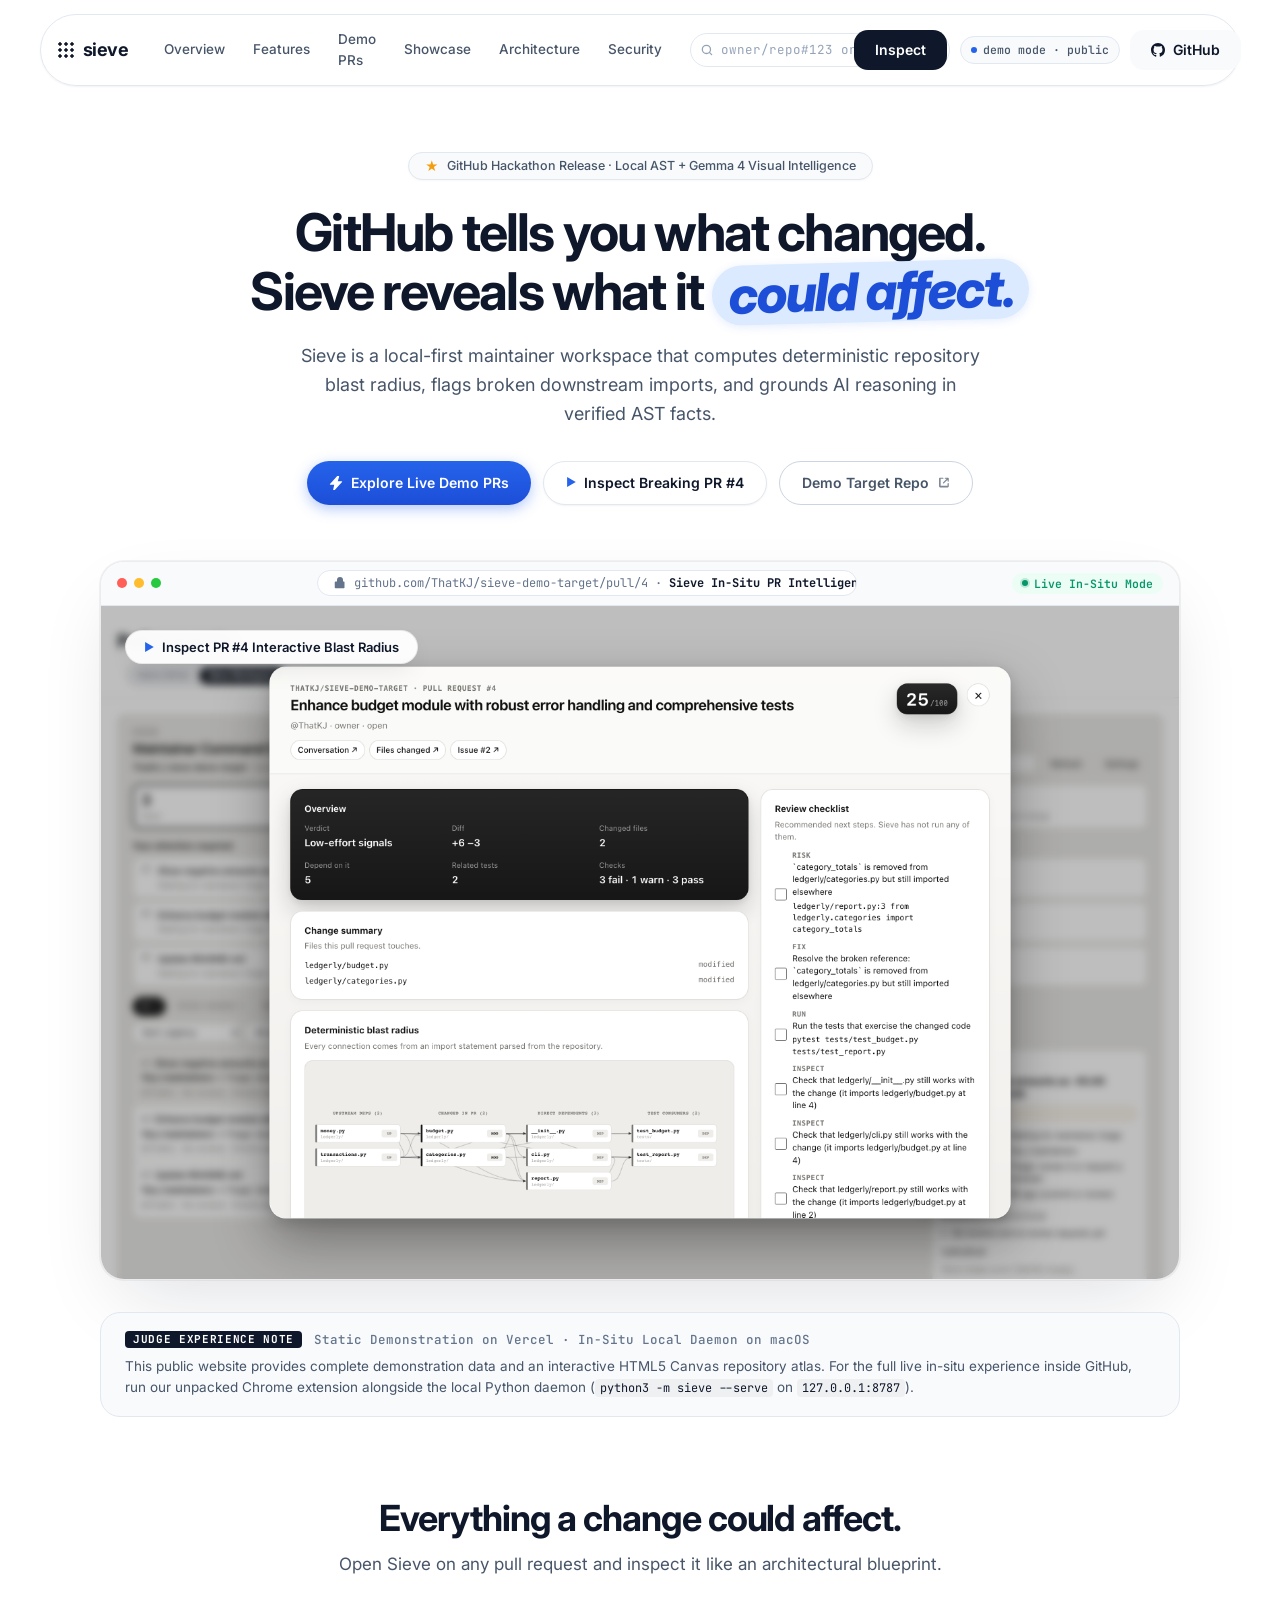
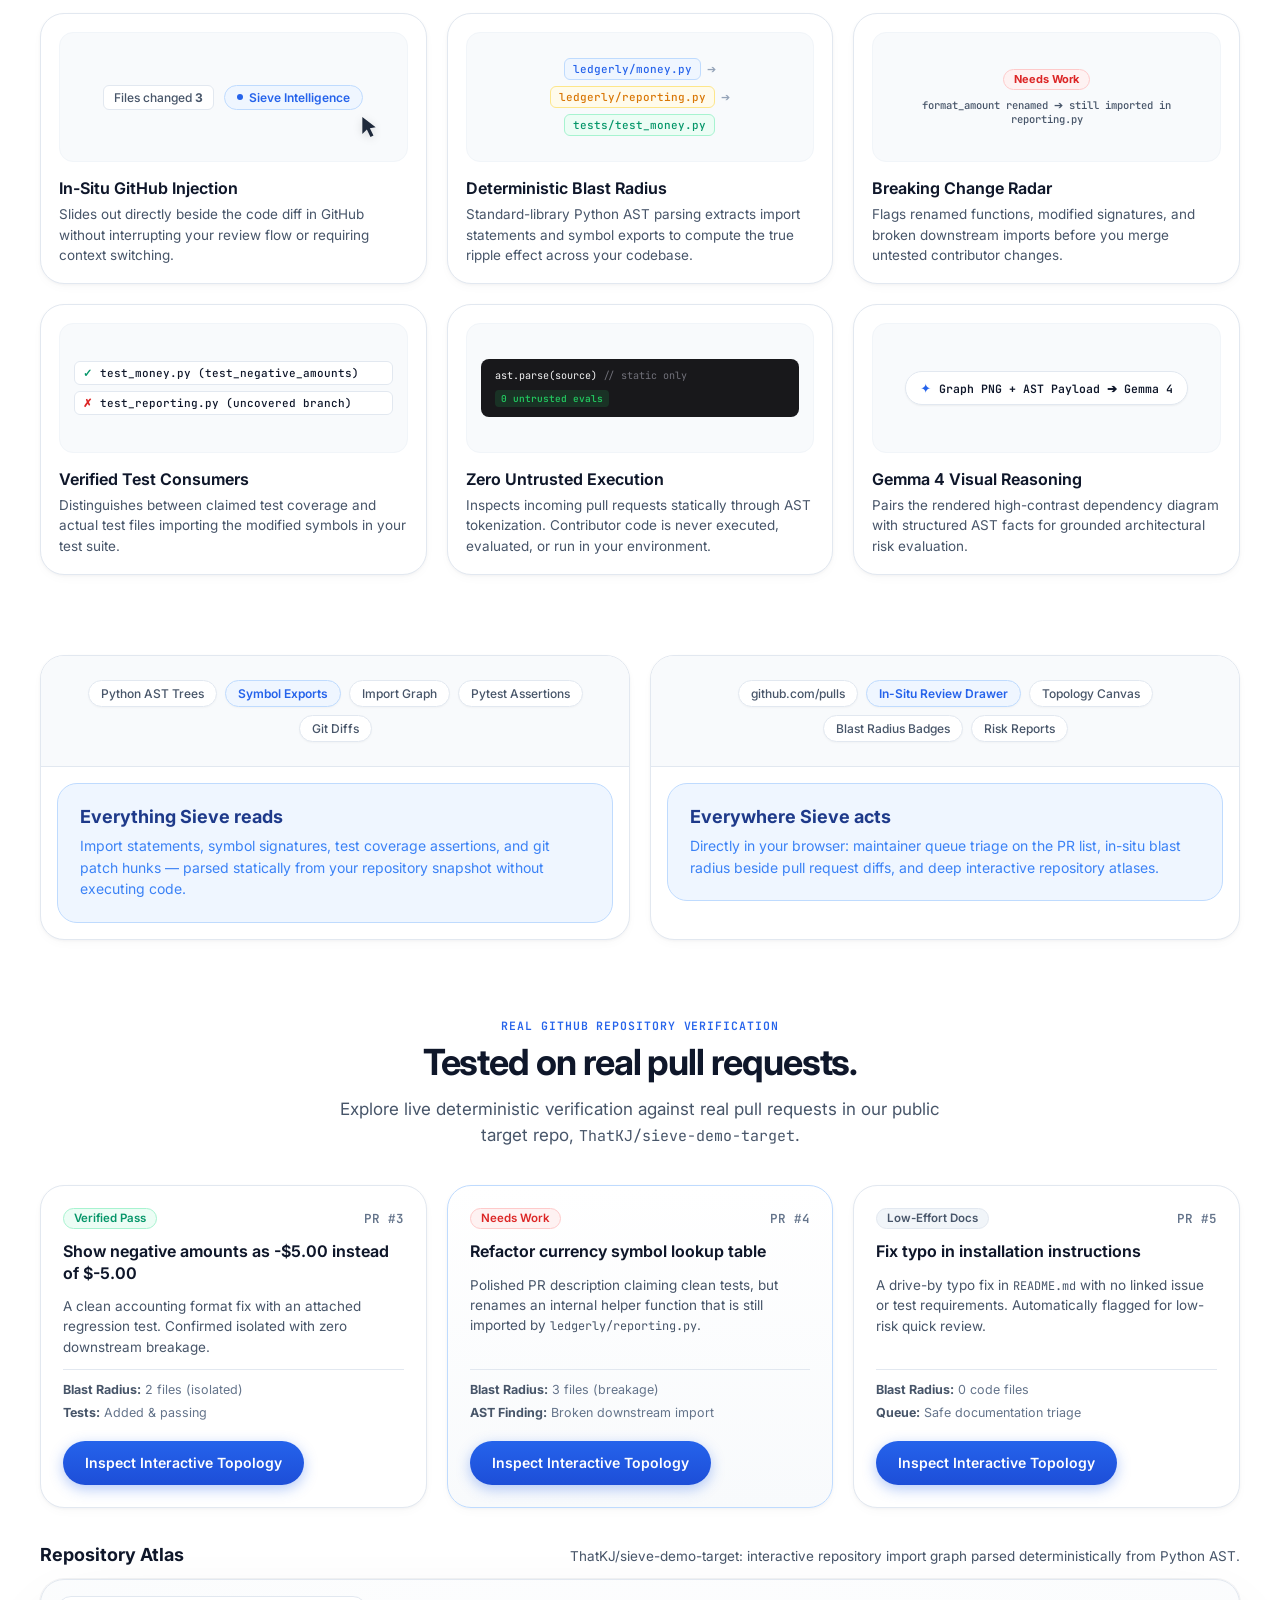
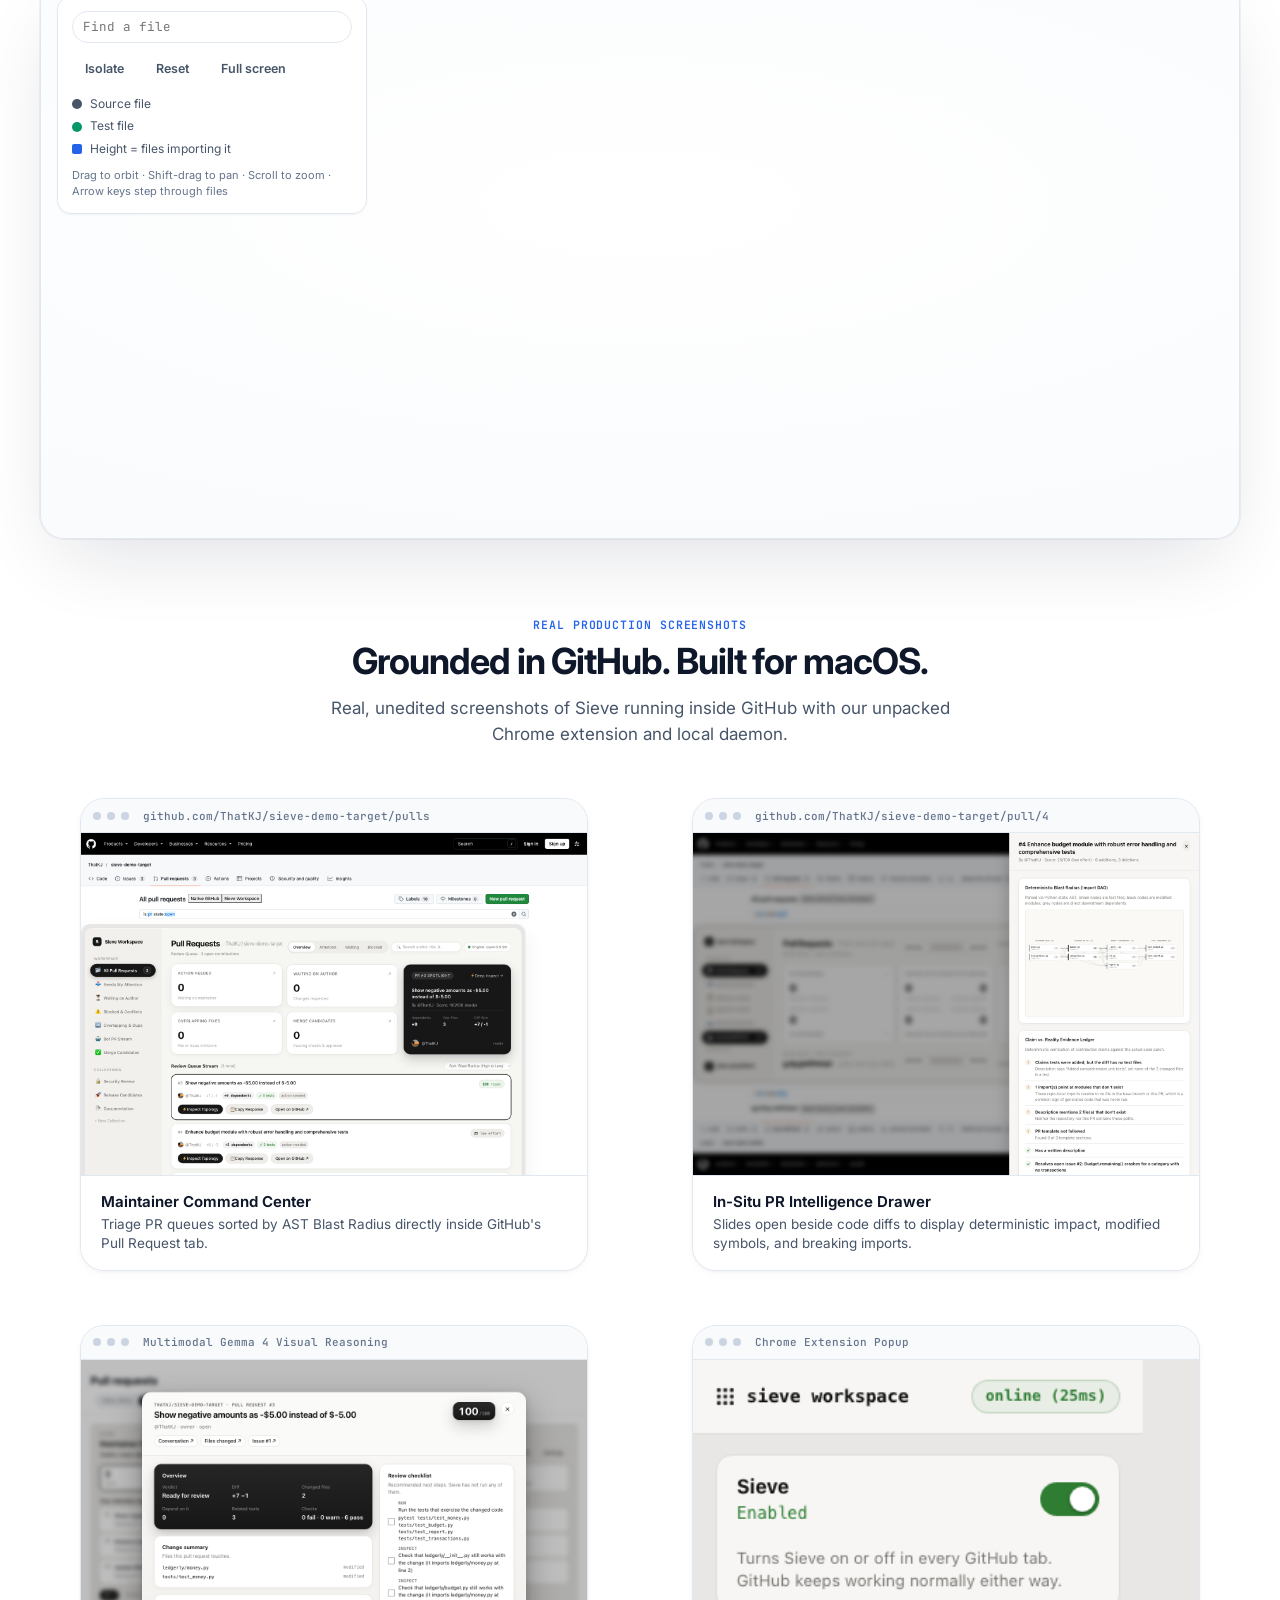
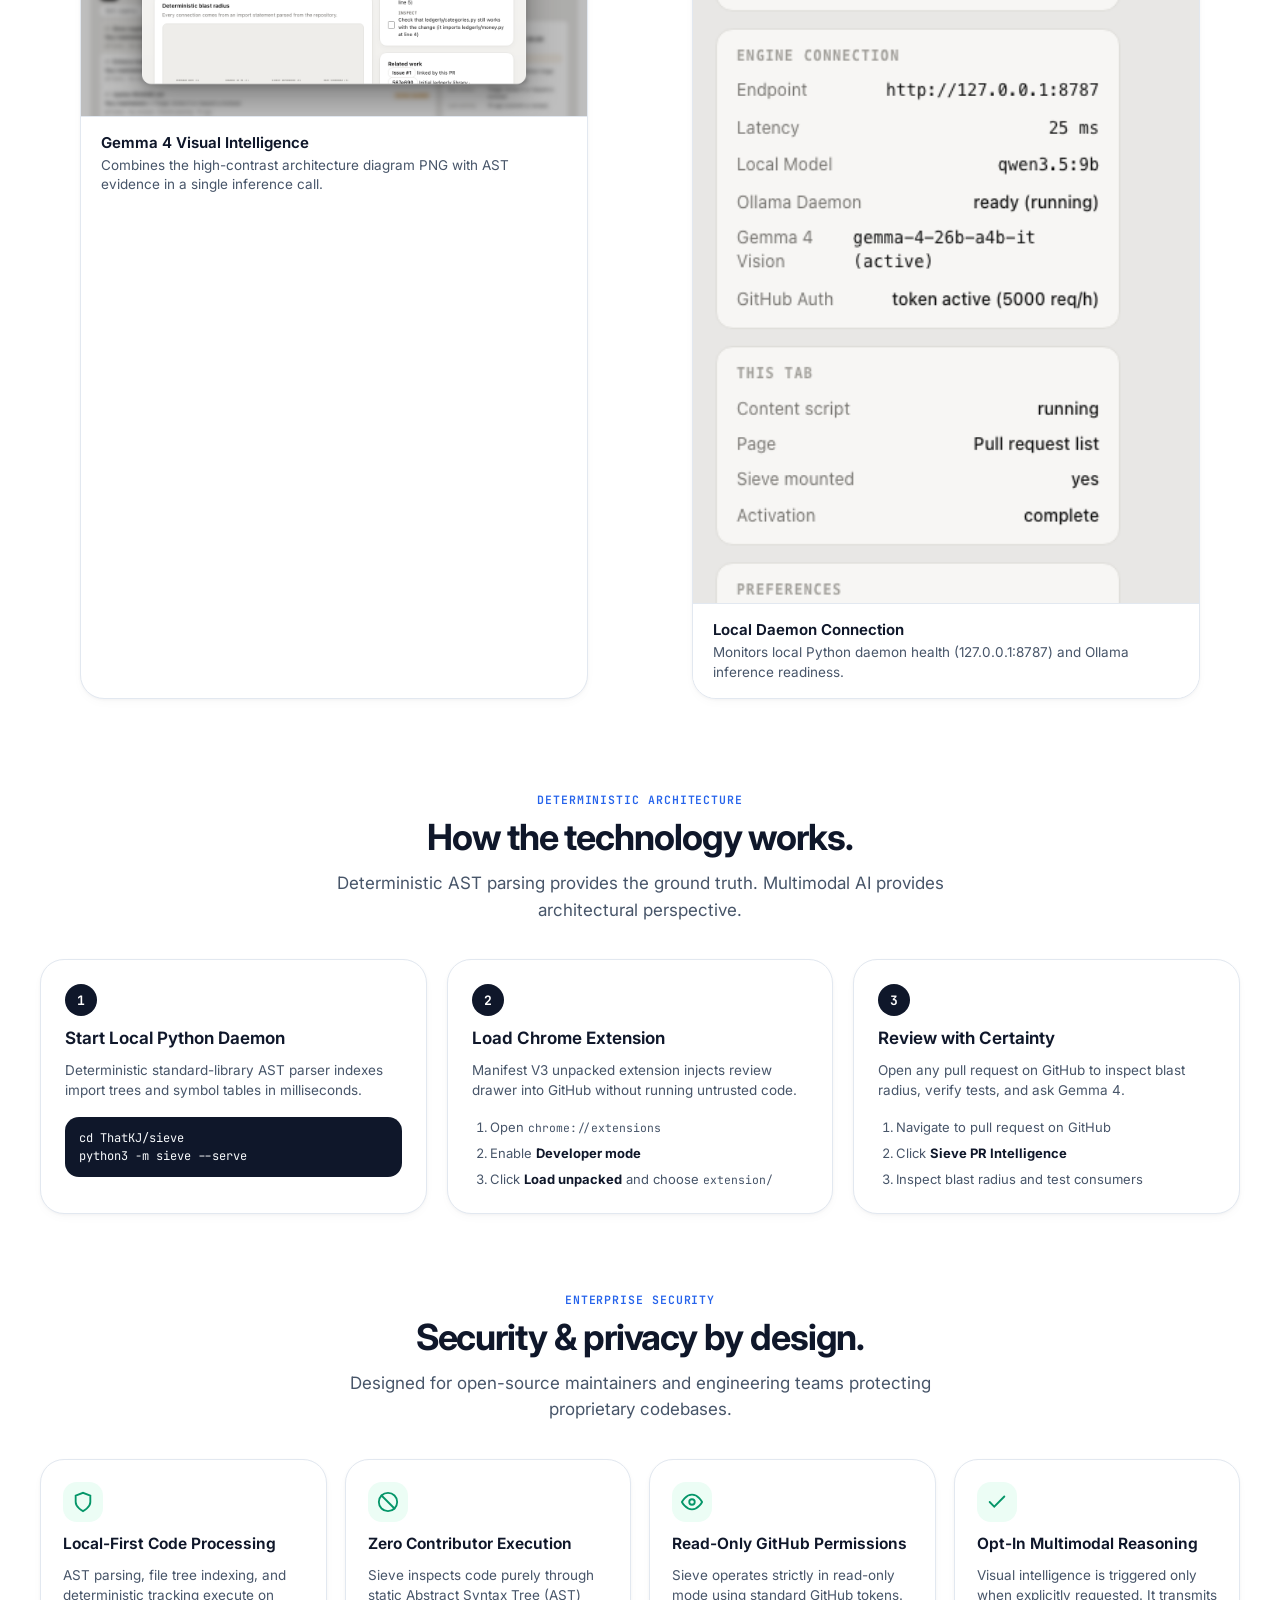
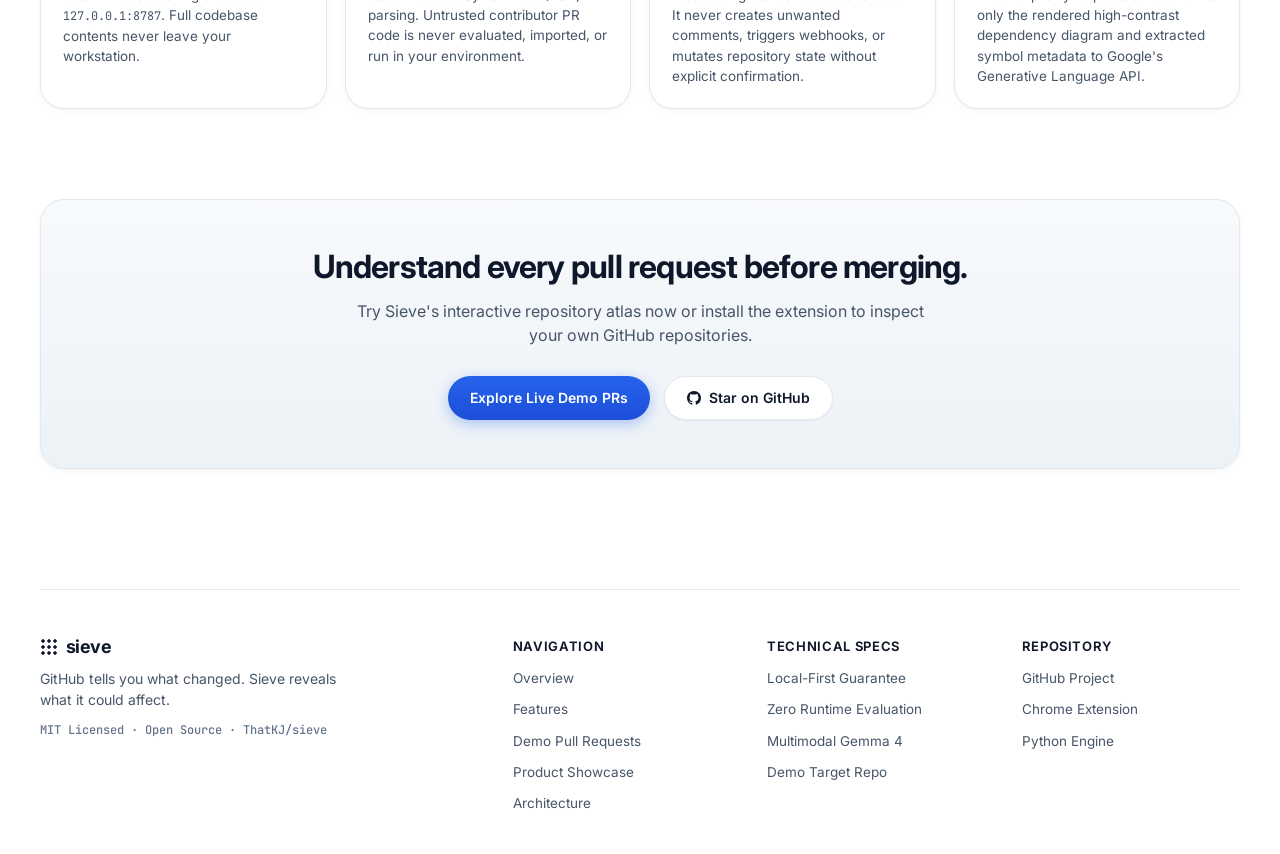
==== commit 1b05cbeb: "feat: complete maintainer control actions, origin security, and showcase UI" ====
--- a/web/index.html
+++ b/web/index.html
@@ -4,34 +4,49 @@
   <meta charset="utf-8">
   <meta name="viewport" content="width=device-width, initial-scale=1">
   <title>Sieve: GitHub, Redesigned for Maintainers</title>
-  <meta name="description" content="Sieve maps repository import graphs, overlays PR impact, and verifies contributor claims against actual code. Read-only, local open-weight and multimodal Gemma 4 intelligence.">
+  <meta name="description" content="GitHub tells you what changed. Sieve reveals what it could affect. Local-first deterministic AST analysis and multimodal Gemma 4 intelligence for GitHub maintainers.">
+  <link rel="preconnect" href="https://fonts.googleapis.com">
+  <link rel="preconnect" href="https://fonts.gstatic.com" crossorigin>
+  <link href="https://fonts.googleapis.com/css2?family=Inter:wght@400;500;600;700;800&family=JetBrains+Mono:wght@400;500;600&display=swap" rel="stylesheet">
   <link rel="stylesheet" href="style.css">
   <link rel="icon" href="data:image/svg+xml,<svg xmlns='http://www.w3.org/2000/svg' viewBox='0 0 16 16'><g fill='%231d1d1f'><circle cx='3' cy='3' r='1.5'/><circle cx='8' cy='3' r='1.5'/><circle cx='13' cy='3' r='1.5'/><circle cx='3' cy='8' r='1.5'/><circle cx='8' cy='8' r='1.5'/><circle cx='13' cy='8' r='1.5'/><circle cx='8' cy='13' r='1.5'/></g></svg>">
 </head>
 <body>
   <a class="skip" href="#main">Skip to content</a>
 
+  <!-- TOP FLOATING NAVBAR -->
   <header class="toolbar glass" role="banner">
-    <a class="brand" href="/" aria-label="Sieve, home">
-      <span class="mesh" aria-hidden="true"></span>sieve
-    </a>
-
-    <nav class="site-nav" aria-label="Main Navigation">
-      <a href="#overview" class="nav-link">Overview</a>
-      <a href="#how-it-works" class="nav-link">How It Works</a>
-      <a href="#demo" class="nav-link">Demo</a>
-      <a href="#install" class="nav-link">Install</a>
-      <a href="#privacy" class="nav-link">Privacy</a>
-    </nav>
-
-    <form id="form" class="field" role="search" autocomplete="off">
-      <label for="target" class="sr">Pull request or repository</label>
-      <svg class="field-icon" viewBox="0 0 24 24" aria-hidden="true"><circle cx="11" cy="11" r="7"/><path d="m20 20-3.5-3.5"/></svg>
-      <input id="target" spellcheck="false" placeholder="owner/repo#123 or owner/repo">
-      <button type="submit" id="go" class="btn primary">Inspect</button>
-    </form>
-
-    <div class="status" id="status" aria-live="polite"></div>
+    <div class="nav-left">
+      <a class="brand" href="/" aria-label="Sieve, home">
+        <span class="mesh" aria-hidden="true"></span>
+        <span class="brand-text">sieve</span>
+      </a>
+
+      <nav class="site-nav" aria-label="Main Navigation">
+        <a href="#overview" class="nav-link">Overview</a>
+        <a href="#features" class="nav-link">Features</a>
+        <a href="#demo" class="nav-link">Demo PRs</a>
+        <a href="#screenshots" class="nav-link">Showcase</a>
+        <a href="#architecture" class="nav-link">Architecture</a>
+        <a href="#security" class="nav-link">Security</a>
+      </nav>
+    </div>
+
+    <div class="nav-right">
+      <form id="form" class="field" role="search" autocomplete="off">
+        <label for="target" class="sr">Pull request or repository</label>
+        <svg class="field-icon" viewBox="0 0 24 24" aria-hidden="true"><circle cx="11" cy="11" r="7"/><path d="m20 20-3.5-3.5"/></svg>
+        <input id="target" spellcheck="false" placeholder="owner/repo#123 or repo">
+        <button type="submit" id="go" class="btn primary btn-nav-inspect">Inspect</button>
+      </form>
+
+      <div class="status" id="status" aria-live="polite"></div>
+
+      <a href="https://github.com/ThatKJ/sieve" target="_blank" rel="noopener" class="btn btn-github-nav">
+        <svg class="github-icon" viewBox="0 0 16 16" width="14" height="14" aria-hidden="true"><path fill="currentColor" d="M8 0C3.58 0 0 3.58 0 8c0 3.54 2.29 6.53 5.47 7.59.4.07.55-.17.55-.38 0-.19-.01-.82-.01-1.49-2.01.37-2.53-.49-2.69-.94-.09-.23-.48-.94-.82-1.13-.28-.15-.68-.52-.01-.53.63-.01 1.08.58 1.23.82.72 1.21 1.87.87 2.33.66.07-.52.28-.87.51-1.07-1.78-.2-3.64-.89-3.64-3.95 0-.87.31-1.59.82-2.15-.08-.2-.36-1.02.08-2.12 0 0 .67-.21 2.2.82.64-.18 1.32-.27 2-.27.68 0 1.36.09 2 .27 1.53-1.04 2.2-.82 2.2-.82.44 1.1.16 1.92.08 2.12.51.56.82 1.27.82 2.15 0 3.07-1.87 3.75-3.65 3.95.29.25.54.73.54 1.48 0 1.07-.01 1.93-.01 2.2 0 .21.15.46.55.38A8.012 8.012 0 0 0 16 8c0-4.42-3.58-8-8-8z"/></svg>
+        <span>GitHub</span>
+      </a>
+    </div>
   </header>
 
   <main id="main">
@@ -40,105 +55,255 @@
     <!-- MAIN HOME / PUBLIC PRODUCT VIEW -->
     <section id="home" class="view">
       
-      <!-- HERO -->
+      <!-- HERO SECTION -->
       <section id="overview" class="hero-section">
         <div class="hero-badge">
-          <span class="dot-live" aria-hidden="true"></span>
-          <span>Sieve Hackathon Release · Local AST + Gemma 4 Visual Intelligence</span>
-        </div>
-        <h1 class="display">See what a pull request really changes.</h1>
-        <p class="lede">
-          Sieve is a GitHub-native intelligence layer for maintainers. It maps your repository's import graph, computes deterministic blast radius, and verifies contributor claims against actual code reality.
+          <span class="badge-star" aria-hidden="true">★</span>
+          <span>GitHub Hackathon Release · Local AST + Gemma 4 Visual Intelligence</span>
+        </div>
+
+        <h1 class="display hero-title">
+          GitHub tells you what changed.<br>
+          Sieve reveals what it <span class="hero-highlight">could affect.</span>
+        </h1>
+
+        <p class="lede hero-lede">
+          Sieve is a local-first maintainer workspace that computes deterministic repository blast radius, flags broken downstream imports, and grounds AI reasoning in verified AST facts.
         </p>
 
         <div class="hero-actions">
-          <a href="#demo" class="btn primary">Explore Live Demo PRs</a>
-          <a href="#how-it-works" class="btn ghost">How It Works</a>
-          <a href="https://github.com/ThatKJ/sieve-demo-target" target="_blank" rel="noopener" class="btn ghost">
-            <span>Demo Repo</span>
-            <svg class="icon-external" viewBox="0 0 16 16" width="14" height="14" aria-hidden="true"><path fill="currentColor" d="M3.75 2h3.5a.75.75 0 0 1 0 1.5H4.5v8.5h8.5V9.25a.75.75 0 0 1 1.5 0v3.5A1.25 1.25 0 0 1 13.25 14H3.75A1.25 1.25 0 0 1 2.5 12.75V3.25C2.5 2.56 3.06 2 3.75 2Zm6.5 0h3.5a.75.75 0 0 1 .75.75v3.5a.75.75 0 0 1-1.5 0V4.56L8.53 9.03a.75.75 0 0 1-1.06-1.06L11.94 3.5h-1.69a.75.75 0 0 1 0-1.5Z"/></svg>
+          <a href="#demo" class="btn primary pill-cta">
+            <svg viewBox="0 0 16 16" width="14" height="14" aria-hidden="true"><path fill="currentColor" d="M11.251.068a.5.5 0 0 1 .42.58L10.026 6H14.5a.5.5 0 0 1 .372.832l-9.5 10.5a.5.5 0 0 1-.853-.487L5.974 10H1.5a.5.5 0 0 1-.372-.832l9.5-10.5a.5.5 0 0 1 .623-.1z"/></svg>
+            <span>Explore Live Demo PRs</span>
           </a>
-          <a href="#install" class="btn ghost">Install Extension</a>
-        </div>
-
-        <div class="judge-motto-card glass">
-          <div class="motto-quote">
-            <span class="motto-quote-mark" aria-hidden="true">“</span>
-            <p class="motto-text">GitHub tells you what changed. Sieve helps you understand what that change could affect.</p>
-          </div>
-          <div class="judge-note">
-            <span class="judge-pill">Judge Experience Note</span>
-            <p class="judge-note-text">
-              This public Vercel website showcases Sieve's architecture, captured demo evidence, and screenshots. In-situ GitHub integration runs locally on macOS via our unpacked Chrome extension and Python daemon (<code>127.0.0.1:8787</code>).
-            </p>
-          </div>
-        </div>
-      </section>
-
-      <!-- HOW IT WORKS (4 PILLARS) -->
-      <section id="how-it-works" class="section-block">
-        <div class="section-head">
-          <p class="eyebrow">Architecture & Core Pillars</p>
-          <h2 class="section-title">Deterministic Lifecycle Verification + Grounded Multimodal AI</h2>
-          <p class="section-sub">
-            Maintainers shouldn't have to guess whether a pull request breaks unseen dependencies or whether an LLM is hallucinating diff findings. Sieve separates deterministic code facts from model reasoning.
+          <button type="button" class="btn secondary pill-cta" onclick="start('ThatKJ/sieve-demo-target#4')">
+            <span class="play-triangle">▶</span>
+            <span>Inspect Breaking PR #4</span>
+          </button>
+          <a href="https://github.com/ThatKJ/sieve-demo-target" target="_blank" rel="noopener" class="btn outline pill-cta">
+            <span>Demo Target Repo</span>
+            <svg class="icon-external" viewBox="0 0 16 16" width="13" height="13" aria-hidden="true"><path fill="currentColor" d="M3.75 2h3.5a.75.75 0 0 1 0 1.5H4.5v8.5h8.5V9.25a.75.75 0 0 1 1.5 0v3.5A1.25 1.25 0 0 1 13.25 14H3.75A1.25 1.25 0 0 1 2.5 12.75V3.25C2.5 2.56 3.06 2 3.75 2Zm6.5 0h3.5a.75.75 0 0 1 .75.75v3.5a.75.75 0 0 1-1.5 0V4.56L8.53 9.03a.75.75 0 0 1-1.06-1.06L11.94 3.5h-1.69a.75.75 0 0 1 0-1.5Z"/></svg>
+          </a>
+        </div>
+
+        <!-- HERO PRODUCT FRAME -->
+        <div class="hero-frame-wrapper">
+          <div class="browser-frame">
+            <div class="browser-header">
+              <div class="browser-dots">
+                <span class="dot-red"></span>
+                <span class="dot-yellow"></span>
+                <span class="dot-green"></span>
+              </div>
+              <div class="browser-address-bar">
+                <svg class="lock-icon" viewBox="0 0 16 16" width="12" height="12"><path fill="currentColor" d="M4 6V4a4 4 0 1 1 8 0v2h1a1 1 0 0 1 1 1v7a1 1 0 0 1-1 1H2a1 1 0 0 1-1-1V7a1 1 0 0 1 1-1h2Zm2-2a2 2 0 1 0 4 0v2H6V4Z"/></svg>
+                <span>github.com/ThatKJ/sieve-demo-target/pull/4 · <strong>Sieve In-Situ PR Intelligence Active</strong></span>
+              </div>
+              <div class="browser-badge">
+                <span class="pulse-dot"></span>
+                <span>Live In-Situ Mode</span>
+              </div>
+            </div>
+            <div class="browser-content">
+              <img src="assets/hero-showcase.png" alt="Sieve In-Situ PR Intelligence Drawer inside GitHub" class="hero-img" loading="eager">
+              <div class="floating-hero-pill" onclick="start('ThatKJ/sieve-demo-target#4')" role="button" tabindex="0">
+                <span class="pill-play-icon">▶</span>
+                <span>Inspect PR #4 Interactive Blast Radius</span>
+              </div>
+            </div>
+          </div>
+        </div>
+
+        <div class="judge-note-card">
+          <div class="judge-note-header">
+            <span class="judge-tag">Judge Experience Note</span>
+            <span class="judge-env">Static Demonstration on Vercel · In-Situ Local Daemon on macOS</span>
+          </div>
+          <p class="judge-note-text">
+            This public website provides complete demonstration data and an interactive HTML5 Canvas repository atlas. For the full live in-situ experience inside GitHub, run our unpacked Chrome extension alongside the local Python daemon (<code>python3 -m sieve --serve</code> on <code>127.0.0.1:8787</code>).
           </p>
         </div>
-
-        <div class="pillars-grid">
-          <article class="pillar-card glass">
-            <div class="pillar-icon">
-              <svg viewBox="0 0 24 24" width="22" height="22" fill="none" stroke="currentColor" stroke-width="2" stroke-linecap="round"><rect x="3" y="3" width="7" height="9"/><rect x="14" y="3" width="7" height="5"/><rect x="14" y="12" width="7" height="9"/><rect x="3" y="16" width="7" height="5"/></svg>
-            </div>
-            <h3>1. Maintainer Command Center</h3>
-            <p>
-              Injected directly into <code>github.com/.../pulls</code>. Categorizes review queues into <em>Action Needed</em>, <em>Waiting on Author</em>, <em>Blocked & Conflicts</em>, <em>Overlapping Fixes</em>, and <em>Merge Candidates</em>. Sorts pull requests by AST Blast Radius to prioritize high-risk changes.
-            </p>
-          </article>
-
-          <article class="pillar-card glass">
-            <div class="pillar-icon">
-              <svg viewBox="0 0 24 24" width="22" height="22" fill="none" stroke="currentColor" stroke-width="2" stroke-linecap="round"><path d="M14 2H6a2 2 0 0 0-2 2v16a2 2 0 0 0 2 2h12a2 2 0 0 0 2-2V8z"/><polyline points="14 2 14 8 20 8"/><line x1="16" y1="13" x2="8" y2="13"/><line x1="16" y1="17" x2="8" y2="17"/><polyline points="10 9 9 9 8 9"/></svg>
-            </div>
-            <h3>2. In-Situ PR Intelligence Drawer</h3>
-            <p>
-              Injected directly into individual pull requests (<code>github.com/.../pull/123</code>). Slides out alongside the code diff without taking maintainers out of their native GitHub flow. Verifies claimed issues, tests, modified symbols, and file relationships.
-            </p>
-          </article>
-
-          <article class="pillar-card glass">
-            <div class="pillar-icon">
-              <svg viewBox="0 0 24 24" width="22" height="22" fill="none" stroke="currentColor" stroke-width="2" stroke-linecap="round"><circle cx="18" cy="5" r="3"/><circle cx="6" cy="12" r="3"/><circle cx="18" cy="19" r="3"/><line x1="8.59" y1="13.51" x2="15.42" y2="17.49"/><line x1="15.41" y1="6.51" x2="8.59" y2="10.49"/></svg>
-            </div>
-            <h3>3. Deterministic AST Topology</h3>
-            <p>
-              Standard-library Python AST parsing extracts import statements, symbol exports, and test consumers statically. Computes true blast radius without ever running untrusted contributor code.
-            </p>
-          </article>
-
-          <article class="pillar-card glass">
-            <div class="pillar-icon">
-              <svg viewBox="0 0 24 24" width="22" height="22" fill="none" stroke="currentColor" stroke-width="2" stroke-linecap="round"><circle cx="12" cy="12" r="10"/><path d="M12 2a14.5 14.5 0 0 0 0 20 14.5 14.5 0 0 0 0-20"/><path d="M2 12h20"/></svg>
-            </div>
-            <h3>4. Gemma 4 Visual Intelligence</h3>
-            <p>
-              Multimodal reasoning with Google's <code>gemma-4-26b-a4b-it</code>. Receives the real high-contrast architecture graph PNG and structured AST evidence in a single inference call to explain architectural risks and test blind spots.
-            </p>
-          </article>
-        </div>
-      </section>
-
-      <!-- DEMO & SCREENSHOTS -->
+      </section>
+
+      <!-- 6-CARD FEATURE MATRIX: EVERYTHING A PULL REQUEST AFFECTS -->
+      <section id="features" class="section-block">
+        <div class="section-head text-center">
+          <h2 class="section-title-large">Everything a change could affect.</h2>
+          <p class="section-sub-large">
+            Open Sieve on any pull request and inspect it like an architectural blueprint.
+          </p>
+        </div>
+
+        <div class="features-grid">
+          
+          <!-- Card 1: In-Situ GitHub Inspection -->
+          <article class="feature-card">
+            <div class="feature-preview-box">
+              <div class="mini-toolbar">
+                <span class="mini-gh-tab">Files changed <strong>3</strong></span>
+                <div class="mini-sieve-trigger">
+                  <span class="mini-sieve-dot"></span>
+                  <span>Sieve Intelligence</span>
+                </div>
+              </div>
+              <div class="mini-cursor">
+                <svg viewBox="0 0 24 24" width="20" height="20" fill="#1E293B"><path d="M4 0l16 12.279-6.951 1.17 4.325 8.817-3.596 1.734-4.35-8.879-5.428 5.428z"/></svg>
+              </div>
+            </div>
+            <div class="feature-body">
+              <h3 class="feature-title">In-Situ GitHub Injection</h3>
+              <p class="feature-desc">
+                Slides out directly beside the code diff in GitHub without interrupting your review flow or requiring context switching.
+              </p>
+            </div>
+          </article>
+
+          <!-- Card 2: Deterministic Blast Radius -->
+          <article class="feature-card">
+            <div class="feature-preview-box">
+              <div class="mini-chips-flow">
+                <span class="mini-chip mod">ledgerly/money.py</span>
+                <span class="mini-arrow">➔</span>
+                <span class="mini-chip warn">ledgerly/reporting.py</span>
+                <span class="mini-arrow">➔</span>
+                <span class="mini-chip pass">tests/test_money.py</span>
+              </div>
+            </div>
+            <div class="feature-body">
+              <h3 class="feature-title">Deterministic Blast Radius</h3>
+              <p class="feature-desc">
+                Standard-library Python AST parsing extracts import statements and symbol exports to compute the true ripple effect across your codebase.
+              </p>
+            </div>
+          </article>
+
+          <!-- Card 3: Breaking Change Radar -->
+          <article class="feature-card">
+            <div class="feature-preview-box">
+              <div class="mini-verdict-box">
+                <span class="mini-status-badge fail">Needs Work</span>
+                <span class="mini-code-warn">format_amount renamed ➔ still imported in reporting.py</span>
+              </div>
+            </div>
+            <div class="feature-body">
+              <h3 class="feature-title">Breaking Change Radar</h3>
+              <p class="feature-desc">
+                Flags renamed functions, modified signatures, and broken downstream imports before you merge untested contributor changes.
+              </p>
+            </div>
+          </article>
+
+          <!-- Card 4: Verified Test Coverage -->
+          <article class="feature-card">
+            <div class="feature-preview-box">
+              <div class="mini-test-coverage">
+                <div class="mini-test-row pass">
+                  <span class="test-icon">✓</span>
+                  <span>test_money.py (test_negative_amounts)</span>
+                </div>
+                <div class="mini-test-row missing">
+                  <span class="test-icon">✗</span>
+                  <span>test_reporting.py (uncovered branch)</span>
+                </div>
+              </div>
+            </div>
+            <div class="feature-body">
+              <h3 class="feature-title">Verified Test Consumers</h3>
+              <p class="feature-desc">
+                Distinguishes between claimed test coverage and actual test files importing the modified symbols in your test suite.
+              </p>
+            </div>
+          </article>
+
+          <!-- Card 5: Zero Runtime Execution -->
+          <article class="feature-card">
+            <div class="feature-preview-box">
+              <div class="mini-code-window">
+                <code>ast.parse(source) <span class="code-comment">// static only</span></code>
+                <span class="mini-security-tag">0 untrusted evals</span>
+              </div>
+            </div>
+            <div class="feature-body">
+              <h3 class="feature-title">Zero Untrusted Execution</h3>
+              <p class="feature-desc">
+                Inspects incoming pull requests statically through AST tokenization. Contributor code is never executed, evaluated, or run in your environment.
+              </p>
+            </div>
+          </article>
+
+          <!-- Card 6: Multimodal Gemma 4 AI -->
+          <article class="feature-card">
+            <div class="feature-preview-box">
+              <div class="mini-gemma-pill">
+                <span class="gemma-sparkle">✦</span>
+                <span class="gemma-text">Graph PNG + AST Payload ➔ Gemma 4</span>
+              </div>
+            </div>
+            <div class="feature-body">
+              <h3 class="feature-title">Gemma 4 Visual Reasoning</h3>
+              <p class="feature-desc">
+                Pairs the rendered high-contrast dependency diagram with structured AST facts for grounded architectural risk evaluation.
+              </p>
+            </div>
+          </article>
+
+        </div>
+      </section>
+
+      <!-- DUAL HORIZONTAL SPLIT CARDS: EVERYTHING IT READS & EVERYWHERE IT ACTS -->
+      <section class="section-block">
+        <div class="dual-cards-grid">
+          
+          <!-- Left Card: Everything Sieve Reads -->
+          <div class="dual-card">
+            <div class="dual-card-fan">
+              <span class="fan-pill">Python AST Trees</span>
+              <span class="fan-pill highlight">Symbol Exports</span>
+              <span class="fan-pill">Import Graph</span>
+              <span class="fan-pill">Pytest Assertions</span>
+              <span class="fan-pill">Git Diffs</span>
+            </div>
+            <div class="dual-card-soft-container">
+              <h3 class="dual-card-title">Everything Sieve reads</h3>
+              <p class="dual-card-desc">
+                Import statements, symbol signatures, test coverage assertions, and git patch hunks — parsed statically from your repository snapshot without executing code.
+              </p>
+            </div>
+          </div>
+
+          <!-- Right Card: Everywhere Sieve Acts -->
+          <div class="dual-card">
+            <div class="dual-card-fan">
+              <span class="fan-pill">github.com/pulls</span>
+              <span class="fan-pill highlight">In-Situ Review Drawer</span>
+              <span class="fan-pill">Topology Canvas</span>
+              <span class="fan-pill">Blast Radius Badges</span>
+              <span class="fan-pill">Risk Reports</span>
+            </div>
+            <div class="dual-card-soft-container">
+              <h3 class="dual-card-title">Everywhere Sieve acts</h3>
+              <p class="dual-card-desc">
+                Directly in your browser: maintainer queue triage on the PR list, in-situ blast radius beside pull request diffs, and deep interactive repository atlases.
+              </p>
+            </div>
+          </div>
+
+        </div>
+      </section>
+
+      <!-- DEMO SECTION & INTERACTIVE REPOSITORY ATLAS -->
       <section id="demo" class="section-block">
-        <div class="section-head">
+        <div class="section-head text-center">
           <p class="eyebrow">Real GitHub Repository Verification</p>
-          <h2 class="section-title">Tested Against ThatKJ/sieve-demo-target</h2>
-          <p class="section-sub">
-            Sieve isn't tested on artificial mockups. We maintain real open pull requests on our public demo target repository to demonstrate verification under real conditions.
+          <h2 class="section-title-large">Tested on real pull requests.</h2>
+          <p class="section-sub-large">
+            Explore live deterministic verification against real pull requests in our public target repo, <code>ThatKJ/sieve-demo-target</code>.
           </p>
         </div>
 
         <div class="demo-cards-grid">
+          
+          <!-- Demo PR 3 -->
           <article class="demo-card">
             <div class="demo-card-header">
               <span class="chip ready">Verified Pass</span>
@@ -146,18 +311,19 @@
             </div>
             <h3 class="demo-pr-title">Show negative amounts as -$5.00 instead of $-5.00</h3>
             <p class="demo-pr-desc">
-              A focused accounting fix. Adjusts negative amount formatting and adds a comprehensive regression test in <code>tests/test_money.py</code>.
+              A clean accounting format fix with an attached regression test. Confirmed isolated with zero downstream breakage.
             </p>
             <div class="demo-meta">
               <span><strong>Blast Radius:</strong> 2 files (isolated)</span>
               <span><strong>Tests:</strong> Added & passing</span>
             </div>
-            <button type="button" class="btn ghost small demo-inspect-btn" onclick="start('ThatKJ/sieve-demo-target#3')">
+            <button type="button" class="btn primary small pill-cta demo-inspect-btn" onclick="start('ThatKJ/sieve-demo-target#3')">
               Inspect Interactive Topology
             </button>
           </article>
 
-          <article class="demo-card">
+          <!-- Demo PR 4 -->
+          <article class="demo-card featured-demo-card">
             <div class="demo-card-header">
               <span class="chip needs-work">Needs Work</span>
               <span class="demo-pr-num">PR #4</span>
@@ -170,11 +336,12 @@
               <span><strong>Blast Radius:</strong> 3 files (breakage)</span>
               <span><strong>AST Finding:</strong> Broken downstream import</span>
             </div>
-            <button type="button" class="btn ghost small demo-inspect-btn" onclick="start('ThatKJ/sieve-demo-target#4')">
+            <button type="button" class="btn primary small pill-cta demo-inspect-btn" onclick="start('ThatKJ/sieve-demo-target#4')">
               Inspect Interactive Topology
             </button>
           </article>
 
+          <!-- Demo PR 5 -->
           <article class="demo-card">
             <div class="demo-card-header">
               <span class="chip low-effort">Low-Effort Docs</span>
@@ -188,154 +355,193 @@
               <span><strong>Blast Radius:</strong> 0 code files</span>
               <span><strong>Queue:</strong> Safe documentation triage</span>
             </div>
-            <button type="button" class="btn ghost small demo-inspect-btn" onclick="start('ThatKJ/sieve-demo-target#5')">
+            <button type="button" class="btn primary small pill-cta demo-inspect-btn" onclick="start('ThatKJ/sieve-demo-target#5')">
               Inspect Interactive Topology
             </button>
           </article>
+
         </div>
 
         <!-- INTERACTIVE WORKBENCH MOUNT -->
         <div id="demo-atlas-mount" class="demo-atlas-mount"></div>
-
-        <!-- SCREENSHOTS GALLERY -->
-        <div class="screenshots-section">
-          <div class="section-head-compact">
-            <h3 class="section-title">In-Situ GitHub Screen Capture</h3>
-            <p class="section-sub">Actual screenshots of Sieve running inside GitHub on macOS.</p>
-          </div>
-
-          <div class="screenshots-grid">
-            <figure class="screenshot-item glass">
-              <img src="assets/command-center.png" alt="Maintainer Command Center inside GitHub Dark UI" loading="lazy">
-              <figcaption>
-                <strong>Maintainer Command Center</strong>
-                <span>Injected into GitHub's Pull Request tab with dark mode theme blending and triage lanes.</span>
-              </figcaption>
-            </figure>
-
-            <figure class="screenshot-item glass">
-              <img src="assets/pr-intelligence-drawer.png" alt="In-situ PR Intelligence drawer with SVG impact topology" loading="lazy">
-              <figcaption>
-                <strong>PR Intelligence Drawer</strong>
-                <span>Non-disruptive drawer displaying deterministic import blast radius and AST evidence.</span>
-              </figcaption>
-            </figure>
-
-            <figure class="screenshot-item glass">
-              <img src="assets/gemma-visual-intelligence.png" alt="Gemma 4 Visual Intelligence multimodal inference" loading="lazy">
-              <figcaption>
-                <strong>Gemma 4 Visual Intelligence</strong>
-                <span>Multimodal reasoning pairing high-contrast SVG graph PNG with structured AST metadata.</span>
-              </figcaption>
-            </figure>
-
-            <figure class="screenshot-item glass">
-              <img src="assets/pr-pill.png" alt="Native GitHub header switcher and status pill" loading="lazy">
-              <figcaption>
-                <strong>Native Header Switcher</strong>
-                <span>Seamlessly toggle between Native GitHub and Sieve Workspace without page reloads.</span>
-              </figcaption>
-            </figure>
-
-            <figure class="screenshot-item glass">
-              <img src="assets/extension-popup.png" alt="Chrome extension popup connection state" loading="lazy">
-              <figcaption>
-                <strong>Manifest V3 Extension Popup</strong>
-                <span>Instant connection status for local Python engine (127.0.0.1:8787) and Gemma 4 model.</span>
-              </figcaption>
-            </figure>
-          </div>
-        </div>
-      </section>
-
-      <!-- INSTALLATION & SETUP -->
-      <section id="install" class="section-block">
-        <div class="section-head">
-          <p class="eyebrow">Local Setup Guide</p>
-          <h2 class="section-title">Install Sieve on macOS or Linux</h2>
-          <p class="section-sub">
-            Sieve consists of two independent components: a lightweight local Python engine and a Manifest V3 Chrome extension.
+      </section>
+
+      <!-- REAL IN-SITU SCREENSHOTS SHOWCASE -->
+      <section id="screenshots" class="section-block">
+        <div class="section-head text-center">
+          <p class="eyebrow">Real Production Screenshots</p>
+          <h2 class="section-title-large">Grounded in GitHub. Built for macOS.</h2>
+          <p class="section-sub-large">
+            Real, unedited screenshots of Sieve running inside GitHub with our unpacked Chrome extension and local daemon.
           </p>
         </div>
 
+        <div class="screenshots-grid">
+          
+          <figure class="screenshot-item">
+            <div class="screenshot-window-bar">
+              <span class="sw-dot"></span><span class="sw-dot"></span><span class="sw-dot"></span>
+              <span class="sw-title">github.com/ThatKJ/sieve-demo-target/pulls</span>
+            </div>
+            <img src="assets/command-center.png" alt="Maintainer Command Center inside GitHub Dark UI" loading="lazy">
+            <figcaption>
+              <strong>Maintainer Command Center</strong>
+              <span>Triage PR queues sorted by AST Blast Radius directly inside GitHub's Pull Request tab.</span>
+            </figcaption>
+          </figure>
+
+          <figure class="screenshot-item">
+            <div class="screenshot-window-bar">
+              <span class="sw-dot"></span><span class="sw-dot"></span><span class="sw-dot"></span>
+              <span class="sw-title">github.com/ThatKJ/sieve-demo-target/pull/4</span>
+            </div>
+            <img src="assets/pr-intelligence-drawer.png" alt="In-Situ PR Intelligence Drawer inspecting PR #4" loading="lazy">
+            <figcaption>
+              <strong>In-Situ PR Intelligence Drawer</strong>
+              <span>Slides open beside code diffs to display deterministic impact, modified symbols, and breaking imports.</span>
+            </figcaption>
+          </figure>
+
+          <figure class="screenshot-item">
+            <div class="screenshot-window-bar">
+              <span class="sw-dot"></span><span class="sw-dot"></span><span class="sw-dot"></span>
+              <span class="sw-title">Multimodal Gemma 4 Visual Reasoning</span>
+            </div>
+            <img src="assets/gemma-visual-intelligence.png" alt="Multimodal Gemma 4 Visual Intelligence" loading="lazy">
+            <figcaption>
+              <strong>Gemma 4 Visual Intelligence</strong>
+              <span>Combines the high-contrast architecture diagram PNG with AST evidence in a single inference call.</span>
+            </figcaption>
+          </figure>
+
+          <figure class="screenshot-item">
+            <div class="screenshot-window-bar">
+              <span class="sw-dot"></span><span class="sw-dot"></span><span class="sw-dot"></span>
+              <span class="sw-title">Chrome Extension Popup</span>
+            </div>
+            <img src="assets/extension-popup.png" alt="Chrome Extension Popup & Local Daemon Status" loading="lazy">
+            <figcaption>
+              <strong>Local Daemon Connection</strong>
+              <span>Monitors local Python daemon health (127.0.0.1:8787) and Ollama inference readiness.</span>
+            </figcaption>
+          </figure>
+
+        </div>
+      </section>
+
+      <!-- HOW THE TECHNOLOGY WORKS: 3-STEP ARCHITECTURE -->
+      <section id="architecture" class="section-block">
+        <div class="section-head text-center">
+          <p class="eyebrow">Deterministic Architecture</p>
+          <h2 class="section-title-large">How the technology works.</h2>
+          <p class="section-sub-large">
+            Deterministic AST parsing provides the ground truth. Multimodal AI provides architectural perspective.
+          </p>
+        </div>
+
         <div class="install-steps-grid">
-          <div class="install-step-card glass">
+          
+          <div class="install-step-card">
             <div class="step-badge">1</div>
-            <h3>Start the Local Engine</h3>
-            <p>Runs strictly on <code>127.0.0.1:8787</code> using Python's standard library. Zero pip packages required.</p>
-            <pre class="code-block"><code>git clone https://github.com/ThatKJ/sieve.git
-cd sieve
-python3 -m sieve --serve --port 8787</code></pre>
-            <p class="small muted">Optional Gemma 4 API configuration: add <code>GEMMA_API_KEY=your_key</code> in local <code>.env</code>.</p>
-          </div>
-
-          <div class="install-step-card glass">
+            <h3 class="step-title">Start Local Python Daemon</h3>
+            <p class="step-desc">Deterministic standard-library AST parser indexes import trees and symbol tables in milliseconds.</p>
+            <pre class="code-block"><code>cd ThatKJ/sieve
+python3 -m sieve --serve</code></pre>
+          </div>
+
+          <div class="install-step-card">
             <div class="step-badge">2</div>
-            <h3>Load Chrome Extension</h3>
-            <p>Install the unpacked Manifest V3 extension in Google Chrome.</p>
+            <h3 class="step-title">Load Chrome Extension</h3>
+            <p class="step-desc">Manifest V3 unpacked extension injects review drawer into GitHub without running untrusted code.</p>
             <ol class="step-list">
-              <li>Open Chrome and navigate to <code>chrome://extensions</code></li>
-              <li>Toggle <strong>Developer mode</strong> ON in the top right</li>
-              <li>Click <strong>Load unpacked</strong> and select the <code>extension/</code> folder</li>
-              <li>Open the extension popup and click <strong>Test Connection</strong></li>
+              <li>Open <code>chrome://extensions</code></li>
+              <li>Enable <strong>Developer mode</strong></li>
+              <li>Click <strong>Load unpacked</strong> and choose <code>extension/</code></li>
             </ol>
           </div>
 
-          <div class="install-step-card glass">
+          <div class="install-step-card">
             <div class="step-badge">3</div>
-            <h3>Open GitHub & Review</h3>
-            <p>Navigate to any pull request list to activate Sieve.</p>
+            <h3 class="step-title">Review with Certainty</h3>
+            <p class="step-desc">Open any pull request on GitHub to inspect blast radius, verify tests, and ask Gemma 4.</p>
             <ol class="step-list">
-              <li>Open <code>https://github.com/ThatKJ/sieve-demo-target/pulls</code></li>
-              <li>Click <strong>Sieve Workspace</strong> in the pull requests toolbar</li>
-              <li>Open any PR and click <strong>Sieve PR Intelligence</strong> to inspect impact</li>
-              <li>Click <strong>Ask Gemma 4</strong> for multimodal visual reasoning</li>
+              <li>Navigate to pull request on GitHub</li>
+              <li>Click <strong>Sieve PR Intelligence</strong></li>
+              <li>Inspect blast radius and test consumers</li>
             </ol>
           </div>
-        </div>
-      </section>
-
-      <!-- PRIVACY & SECURITY -->
-      <section id="privacy" class="section-block">
-        <div class="section-head">
-          <p class="eyebrow">Enterprise Privacy</p>
-          <h2 class="section-title">Security & Data Privacy Guarantees</h2>
-          <p class="section-sub">
-            Designed for open-source maintainers and enterprise engineering teams who handle proprietary codebases.
+
+        </div>
+      </section>
+
+      <!-- SECURITY & PRIVACY GUARANTEES -->
+      <section id="security" class="section-block">
+        <div class="section-head text-center">
+          <p class="eyebrow">Enterprise Security</p>
+          <h2 class="section-title-large">Security & privacy by design.</h2>
+          <p class="section-sub-large">
+            Designed for open-source maintainers and engineering teams protecting proprietary codebases.
           </p>
         </div>
 
         <div class="privacy-grid">
-          <div class="privacy-card glass">
+          
+          <div class="privacy-card">
             <div class="privacy-icon">
               <svg viewBox="0 0 24 24" width="22" height="22" fill="none" stroke="currentColor" stroke-width="2" stroke-linecap="round"><path d="M12 22s8-4 8-10V5l-8-3-8 3v7c0 6 8 10 8 10z"/></svg>
             </div>
-            <h3>Local-First Code Processing</h3>
-            <p>AST parsing, file tree indexing, and deterministic lifecycle tracking execute locally on <code>127.0.0.1:8787</code>. Full codebase contents never leave your workstation.</p>
-          </div>
-
-          <div class="privacy-card glass">
+            <h3 class="privacy-title">Local-First Code Processing</h3>
+            <p class="privacy-desc">
+              AST parsing, file tree indexing, and deterministic tracking execute on <code>127.0.0.1:8787</code>. Full codebase contents never leave your workstation.
+            </p>
+          </div>
+
+          <div class="privacy-card">
             <div class="privacy-icon">
               <svg viewBox="0 0 24 24" width="22" height="22" fill="none" stroke="currentColor" stroke-width="2" stroke-linecap="round"><circle cx="12" cy="12" r="10"/><line x1="4.93" y1="4.93" x2="19.07" y2="19.07"/></svg>
             </div>
-            <h3>Zero Contributor Code Execution</h3>
-            <p>Sieve inspects code purely through static Abstract Syntax Tree (AST) parsing. Untrusted contributor PR code is never evaluated, imported, or run in your environment.</p>
-          </div>
-
-          <div class="privacy-card glass">
+            <h3 class="privacy-title">Zero Contributor Execution</h3>
+            <p class="privacy-desc">
+              Sieve inspects code purely through static Abstract Syntax Tree (AST) parsing. Untrusted contributor PR code is never evaluated, imported, or run in your environment.
+            </p>
+          </div>
+
+          <div class="privacy-card">
             <div class="privacy-icon">
               <svg viewBox="0 0 24 24" width="22" height="22" fill="none" stroke="currentColor" stroke-width="2" stroke-linecap="round"><path d="M1 12s4-8 11-8 11 8 11 8-4 8-11 8-11-8-11-8z"/><circle cx="12" cy="12" r="3"/></svg>
             </div>
-            <h3>Read-Only GitHub Permissions</h3>
-            <p>Sieve operates strictly in read-only mode using standard GitHub tokens. It never creates PR comments, triggers unwanted webhooks, or mutates repository state.</p>
-          </div>
-
-          <div class="privacy-card glass">
+            <h3 class="privacy-title">Read-Only GitHub Permissions</h3>
+            <p class="privacy-desc">
+              Sieve operates strictly in read-only mode using standard GitHub tokens. It never creates unwanted comments, triggers webhooks, or mutates repository state without explicit confirmation.
+            </p>
+          </div>
+
+          <div class="privacy-card">
             <div class="privacy-icon">
               <svg viewBox="0 0 24 24" width="22" height="22" fill="none" stroke="currentColor" stroke-width="2" stroke-linecap="round"><polyline points="20 6 9 17 4 12"/></svg>
             </div>
-            <h3>Opt-In Gemma Multimodal Inference</h3>
-            <p>Visual Intelligence is triggered only when explicitly requested. It transmits only the rendered high-contrast dependency diagram and extracted symbol metadata to Google's Generative Language API.</p>
+            <h3 class="privacy-title">Opt-In Multimodal Reasoning</h3>
+            <p class="privacy-desc">
+              Visual intelligence is triggered only when explicitly requested. It transmits only the rendered high-contrast dependency diagram and extracted symbol metadata to Google's Generative Language API.
+            </p>
+          </div>
+
+        </div>
+      </section>
+
+      <!-- FINAL CALL TO ACTION BANNER -->
+      <section class="section-block final-cta-block">
+        <div class="final-cta-card">
+          <h2 class="final-cta-title">Understand every pull request before merging.</h2>
+          <p class="final-cta-sub">
+            Try Sieve's interactive repository atlas now or install the extension to inspect your own GitHub repositories.
+          </p>
+          <div class="final-cta-actions">
+            <a href="#demo" class="btn primary pill-cta">Explore Live Demo PRs</a>
+            <a href="https://github.com/ThatKJ/sieve" target="_blank" rel="noopener" class="btn secondary pill-cta">
+              <svg class="github-icon" viewBox="0 0 16 16" width="14" height="14" aria-hidden="true"><path fill="currentColor" d="M8 0C3.58 0 0 3.58 0 8c0 3.54 2.29 6.53 5.47 7.59.4.07.55-.17.55-.38 0-.19-.01-.82-.01-1.49-2.01.37-2.53-.49-2.69-.94-.09-.23-.48-.94-.82-1.13-.28-.15-.68-.52-.01-.53.63-.01 1.08.58 1.23.82.72 1.21 1.87.87 2.33.66.07-.52.28-.87.51-1.07-1.78-.2-3.64-.89-3.64-3.95 0-.87.31-1.59.82-2.15-.08-.2-.36-1.02.08-2.12 0 0 .67-.21 2.2.82.64-.18 1.32-.27 2-.27.68 0 1.36.09 2 .27 1.53-1.04 2.2-.82 2.2-.82.44 1.1.16 1.92.08 2.12.51.56.82 1.27.82 2.15 0 3.07-1.87 3.75-3.65 3.95.29.25.54.73.54 1.48 0 1.07-.01 1.93-.01 2.2 0 .21.15.46.55.38A8.012 8.012 0 0 0 16 8c0-4.42-3.58-8-8-8z"/></svg>
+              <span>Star on GitHub</span>
+            </a>
           </div>
         </div>
       </section>
@@ -349,10 +555,46 @@
     <section id="repo" class="view" hidden></section>
   </main>
 
+  <!-- REFINED MODERN FOOTER -->
   <footer class="foot" role="contentinfo">
-    <span>Sieve · MIT licensed · <a href="https://github.com/ThatKJ/sieve" target="_blank" rel="noopener">github.com/ThatKJ/sieve</a></span>
-    <span>GitHub tells you what changed. Sieve helps you understand what that change could affect.</span>
-    <span>Read-only on GitHub. Contributor code is never executed.</span>
+    <div class="foot-col foot-brand">
+      <a class="brand" href="/" aria-label="Sieve, home">
+        <span class="mesh" aria-hidden="true"></span>
+        <span class="brand-text">sieve</span>
+      </a>
+      <p class="foot-tagline">GitHub tells you what changed. Sieve reveals what it could affect.</p>
+      <span class="foot-meta">MIT Licensed · Open Source · ThatKJ/sieve</span>
+    </div>
+
+    <div class="foot-col">
+      <h4 class="foot-heading">Navigation</h4>
+      <ul class="foot-links">
+        <li><a href="#overview">Overview</a></li>
+        <li><a href="#features">Features</a></li>
+        <li><a href="#demo">Demo Pull Requests</a></li>
+        <li><a href="#screenshots">Product Showcase</a></li>
+        <li><a href="#architecture">Architecture</a></li>
+      </ul>
+    </div>
+
+    <div class="foot-col">
+      <h4 class="foot-heading">Technical Specs</h4>
+      <ul class="foot-links">
+        <li><a href="#security">Local-First Guarantee</a></li>
+        <li><a href="#security">Zero Runtime Evaluation</a></li>
+        <li><a href="#security">Multimodal Gemma 4</a></li>
+        <li><a href="https://github.com/ThatKJ/sieve-demo-target" target="_blank" rel="noopener">Demo Target Repo</a></li>
+      </ul>
+    </div>
+
+    <div class="foot-col">
+      <h4 class="foot-heading">Repository</h4>
+      <ul class="foot-links">
+        <li><a href="https://github.com/ThatKJ/sieve" target="_blank" rel="noopener">GitHub Project</a></li>
+        <li><a href="https://github.com/ThatKJ/sieve/tree/main/extension" target="_blank" rel="noopener">Chrome Extension</a></li>
+        <li><a href="https://github.com/ThatKJ/sieve/tree/main/sieve" target="_blank" rel="noopener">Python Engine</a></li>
+      </ul>
+    </div>
   </footer>
 
   <script src="demo-data.js"></script>
--- a/web/style.css
+++ b/web/style.css
@@ -1,500 +1,1780 @@
-/* Sieve visual system
-   Surface is a warm grey, not cream; ink is near-black. One hue per meaning:
-   cobalt = "connected to this change" (atlas + impact only), red/ochre/green = verification status.
-   Glass (backdrop blur) is used only on the floating functional layer: toolbar, atlas controls, inspector. */
+/* ==========================================================================
+   SIEVE — DESIGN SYSTEM & VISUAL SPECIFICATION
+   Visual language inspired by the Woblo modern developer tool reference:
+   Luminous white canvas (#ffffff), geometric typography (Inter), refined pill
+   geometry, soft blue accents, and deep diffuse drop shadows.
+   ========================================================================== */
+
 :root {
-  --surface: #f2f1ed;          /* page */
-  --surface-2: #e9e7e1;        /* recessed areas */
-  --solid: #ffffff;            /* dense content: cards, evidence */
-  --ink: #1d1d1f;              /* 15.4:1 on surface */
-  --ink-2: #55544f;            /* 6.9:1 on surface */
-  --ink-3: #6e6d68;            /* 4.8:1 on surface: smallest permitted text colour */
-  --hairline: rgba(29, 29, 31, 0.1);
-  --hairline-2: rgba(29, 29, 31, 0.18);
-  --signal: #2f5bea;           /* 5.0:1 on surface */
-  --signal-soft: rgba(47, 91, 234, 0.1);
-  --fail: #b42318;  --fail-soft: rgba(180, 35, 24, 0.08);
-  --warn: #8a5300;  --warn-soft: rgba(138, 83, 0, 0.09);
-  --pass: #1e7a4c;  --pass-soft: rgba(30, 122, 76, 0.09);
-  --glass: rgba(250, 249, 246, 0.72);
-  --glass-edge: rgba(255, 255, 255, 0.7);
-  --shadow-float: 0 1px 1px rgba(29, 29, 31, 0.04), 0 8px 28px rgba(29, 29, 31, 0.08);
-  --shadow-card: 0 1px 2px rgba(29, 29, 31, 0.05);
-  --sans: -apple-system, BlinkMacSystemFont, "SF Pro Text", "Segoe UI", system-ui, sans-serif;
-  --display: "New York", ui-serif, "Iowan Old Style", Charter, Georgia, serif;
-  --mono: ui-monospace, "SF Mono", SFMono-Regular, Menlo, monospace;
-  --r-sm: 8px; --r-md: 12px; --r-lg: 18px;
-  --ease: cubic-bezier(0.2, 0.8, 0.2, 1);
-}
-
+  /* Canvas & Surfaces */
+  --surface: #ffffff;
+  --surface-2: #f8fafc;
+  --surface-3: #f1f5f9;
+  --solid: #ffffff;
+  
+  /* Ink / Typography */
+  --ink: #0f172a;               /* 16.2:1 contrast */
+  --ink-2: #475569;             /* 7.1:1 contrast */
+  --ink-3: #64748b;             /* 4.8:1 contrast */
+  --ink-muted: #94a3b8;
+  
+  /* Hairlines & Borders */
+  --hairline: #e2e8f0;
+  --hairline-2: #cbd5e1;
+  --hairline-subtle: #f1f5f9;
+  
+  /* Brand Accents */
+  --signal: #2563eb;            /* Royal Cobalt */
+  --signal-hover: #1d4ed8;
+  --signal-soft: #eff6ff;       /* Soft Sky Blue */
+  --signal-border: #bfdbfe;
+  --signal-highlight: #dbeafe;  /* Hero pill background */
+  
+  /* Status Semantics */
+  --fail: #dc2626;
+  --fail-soft: #fef2f2;
+  --fail-border: #fecaca;
+  
+  --warn: #d97706;
+  --warn-soft: #fffbeb;
+  --warn-border: #fde68a;
+  
+  --pass: #059669;
+  --pass-soft: #ecfdf5;
+  --pass-border: #a7f3d0;
+  
+  /* Glass / Floating Controls */
+  --glass: rgba(255, 255, 255, 0.88);
+  --glass-edge: rgba(255, 255, 255, 0.9);
+  
+  /* Shadows */
+  --shadow-sm: 0 1px 2px 0 rgba(0, 0, 0, 0.05);
+  --shadow-card: 0 1px 3px 0 rgba(15, 23, 42, 0.04), 0 4px 12px -2px rgba(15, 23, 42, 0.03);
+  --shadow-elevated: 0 12px 30px -8px rgba(15, 23, 42, 0.08), 0 0 0 1px rgba(15, 23, 42, 0.04);
+  --shadow-browser: 0 30px 80px -20px rgba(15, 23, 42, 0.14), 0 0 0 1px rgba(15, 23, 42, 0.05);
+  --shadow-float: 0 10px 25px -5px rgba(15, 23, 42, 0.08), 0 8px 10px -6px rgba(15, 23, 42, 0.04);
+  --shadow-btn: 0 4px 14px 0 rgba(37, 99, 235, 0.35);
+  
+  /* Typography Stack */
+  --sans: 'Inter', -apple-system, BlinkMacSystemFont, "SF Pro Text", "Segoe UI", Roboto, system-ui, sans-serif;
+  --display: 'Inter', -apple-system, BlinkMacSystemFont, "SF Pro Display", "Segoe UI", Roboto, system-ui, sans-serif;
+  --mono: 'JetBrains Mono', ui-monospace, "SF Mono", SFMono-Regular, Menlo, monospace;
+  
+  /* Border Radii */
+  --r-sm: 8px;
+  --r-md: 14px;
+  --r-lg: 20px;
+  --r-xl: 24px;
+  --r-pill: 9999px;
+  
+  /* Animation Timing */
+  --ease: cubic-bezier(0.16, 1, 0.3, 1);
+}
+
+/* ---------------------------------------------------------------- Base */
 * { box-sizing: border-box; }
-html { -webkit-text-size-adjust: 100%; }
+html { -webkit-text-size-adjust: 100%; scroll-behavior: smooth; }
+
 body {
-  margin: 0; min-height: 100vh; display: flex; flex-direction: column;
-  background: var(--surface); color: var(--ink);
-  font: 15px/1.55 var(--sans); -webkit-font-smoothing: antialiased;
-}
+  margin: 0;
+  min-height: 100vh;
+  display: flex;
+  flex-direction: column;
+  background: var(--surface);
+  color: var(--ink);
+  font: 400 15px/1.55 var(--sans);
+  -webkit-font-smoothing: antialiased;
+  -moz-osx-font-smoothing: grayscale;
+}
+
 body.no-scroll { overflow: hidden; }
-a { color: inherit; text-underline-offset: 3px; text-decoration-thickness: 1px; }
-code, .mono { font-family: var(--mono); font-size: 0.87em; }
+
+a {
+  color: inherit;
+  text-decoration: none;
+  transition: color 150ms var(--ease);
+}
+
+code, .mono {
+  font-family: var(--mono);
+  font-size: 0.88em;
+}
+
 h1, h2, h3, h4, p { margin: 0; }
 button { font: inherit; color: inherit; }
-:focus-visible { outline: 3px solid rgba(47, 91, 234, 0.45); outline-offset: 2px; border-radius: 6px; }
-.sr { position: absolute; width: 1px; height: 1px; overflow: hidden; clip: rect(0 0 0 0); white-space: nowrap; }
-.skip { position: absolute; left: 12px; top: -48px; padding: 8px 12px; background: var(--ink); color: #fff; border-radius: var(--r-sm); z-index: 100; }
+
+:focus-visible {
+  outline: 2px solid var(--signal);
+  outline-offset: 2px;
+  border-radius: 6px;
+}
+
+.sr {
+  position: absolute;
+  width: 1px;
+  height: 1px;
+  overflow: hidden;
+  clip: rect(0 0 0 0);
+  white-space: nowrap;
+}
+
+.skip {
+  position: absolute;
+  left: 12px;
+  top: -48px;
+  padding: 8px 14px;
+  background: var(--ink);
+  color: #fff;
+  border-radius: var(--r-sm);
+  z-index: 100;
+  font-size: 13px;
+  font-weight: 500;
+  transition: top 150ms ease;
+}
 .skip:focus { top: 12px; }
-.muted { color: var(--ink-2); }
-.small { font-size: 13px; }
-
-/* ---------------------------------------------------------------- glass (functional layer only) */
+
+.text-center { text-align: center; }
+
+/* ---------------------------------------------------------------- Glass */
 .glass {
   background: var(--glass);
-  -webkit-backdrop-filter: blur(24px) saturate(1.4);
-  backdrop-filter: blur(24px) saturate(1.4);
-  border: 1px solid var(--glass-edge);
-  box-shadow: var(--shadow-float), inset 0 0 0 0.5px var(--hairline);
-}
-@media (prefers-reduced-transparency: reduce) { .glass { background: #fbfaf8; -webkit-backdrop-filter: none; backdrop-filter: none; } }
-@media (prefers-contrast: more) {
-  .glass { background: #fff; -webkit-backdrop-filter: none; backdrop-filter: none; border-color: var(--ink); }
-  :root { --hairline: rgba(29, 29, 31, 0.45); --hairline-2: rgba(29, 29, 31, 0.6); --ink-3: #4a4945; }
-}
-
-/* ---------------------------------------------------------------- toolbar */
+  -webkit-backdrop-filter: blur(20px) saturate(1.6);
+  backdrop-filter: blur(20px) saturate(1.6);
+  border: 1px solid var(--hairline);
+  box-shadow: var(--shadow-sm);
+}
+
+/* ---------------------------------------------------------------- Floating Navbar */
 .toolbar {
-  position: sticky; top: 10px; z-index: 20; margin: 10px auto 0; width: min(1240px, calc(100% - 24px));
-  display: flex; align-items: center; gap: 14px; padding: 8px 8px 8px 16px; border-radius: 16px;
-}
-.brand { display: flex; align-items: center; gap: 9px; font: 600 17px/1 var(--mono); letter-spacing: -0.02em; text-decoration: none; }
-.mesh { width: 16px; height: 16px; background: radial-gradient(circle, var(--ink) 1.4px, transparent 1.7px) 0 0 / 5.33px 5.33px; }
-.site-nav { display: flex; align-items: center; gap: 2px; }
+  position: sticky;
+  top: 14px;
+  z-index: 40;
+  margin: 12px auto 0;
+  width: min(1200px, calc(100% - 32px));
+  display: flex;
+  align-items: center;
+  justify-content: space-between;
+  padding: 8px 12px 8px 16px;
+  border-radius: var(--r-pill);
+  gap: 16px;
+  transition: box-shadow 200ms var(--ease), border-color 200ms var(--ease);
+}
+
+.nav-left {
+  display: flex;
+  align-items: center;
+  gap: 24px;
+}
+
+.brand {
+  display: flex;
+  align-items: center;
+  gap: 8px;
+  font: 700 18px/1 var(--display);
+  letter-spacing: -0.03em;
+  color: var(--ink);
+}
+
+.mesh {
+  width: 18px;
+  height: 18px;
+  border-radius: 4px;
+  background: radial-gradient(circle, var(--ink) 1.5px, transparent 1.8px) 0 0 / 6px 6px;
+}
+
+.site-nav {
+  display: flex;
+  align-items: center;
+  gap: 4px;
+}
+
 .nav-link {
-  padding: 6px 10px; border-radius: 8px; font-size: 13px; font-weight: 500;
-  color: var(--ink-2); text-decoration: none; transition: background 150ms var(--ease), color 150ms var(--ease);
-}
-.nav-link:hover { background: rgba(29, 29, 31, 0.06); color: var(--ink); }
-.nav-link.active { background: var(--solid); color: var(--ink); font-weight: 600; box-shadow: var(--shadow-card); }
-.field { flex: 1; display: flex; align-items: center; gap: 8px; min-width: 0; position: relative; }
-.field-icon { position: absolute; left: 12px; width: 16px; height: 16px; fill: none; stroke: var(--ink-3); stroke-width: 2; stroke-linecap: round; }
+  padding: 6px 12px;
+  border-radius: var(--r-pill);
+  font-size: 13.5px;
+  font-weight: 500;
+  color: var(--ink-2);
+  transition: background 150ms var(--ease), color 150ms var(--ease);
+}
+
+.nav-link:hover {
+  background: var(--surface-3);
+  color: var(--ink);
+}
+
+.nav-right {
+  display: flex;
+  align-items: center;
+  gap: 10px;
+}
+
+.field {
+  display: flex;
+  align-items: center;
+  position: relative;
+  width: 260px;
+}
+
+.field-icon {
+  position: absolute;
+  left: 10px;
+  width: 14px;
+  height: 14px;
+  fill: none;
+  stroke: var(--ink-muted);
+  stroke-width: 2.2;
+  stroke-linecap: round;
+  pointer-events: none;
+}
+
 .field input {
-  flex: 1; min-width: 0; height: 40px; padding: 0 12px 0 36px; border-radius: 10px;
-  border: 1px solid var(--hairline-2); background: rgba(255, 255, 255, 0.85); color: var(--ink); font: 15px var(--mono);
-}
-.field input::placeholder { color: var(--ink-3); }
-.field input:focus { outline: none; border-color: var(--signal); box-shadow: 0 0 0 3px var(--signal-soft); }
-.status { display: flex; gap: 6px; }
-.pill { display: inline-flex; align-items: center; gap: 6px; height: 28px; padding: 0 10px; border-radius: 999px; font: 12px var(--mono); color: var(--ink-2); background: rgba(255, 255, 255, 0.6); border: 1px solid var(--hairline); white-space: nowrap; }
-.pill .dot { width: 7px; height: 7px; border-radius: 50%; background: var(--ink-3); }
+  width: 100%;
+  height: 34px;
+  padding: 0 76px 0 30px;
+  border-radius: var(--r-pill);
+  border: 1px solid var(--hairline);
+  background: var(--surface);
+  color: var(--ink);
+  font: 400 12.5px var(--mono);
+  transition: border-color 150ms var(--ease), box-shadow 150ms var(--ease);
+}
+
+.field input::placeholder { color: var(--ink-muted); }
+.field input:focus {
+  outline: none;
+  border-color: var(--signal);
+  box-shadow: 0 0 0 3px rgba(37, 99, 235, 0.12);
+}
+
+.btn-nav-inspect {
+  position: absolute;
+  right: 3px;
+  height: 28px;
+  padding: 0 10px;
+  font-size: 11.5px;
+  font-weight: 600;
+  border-radius: var(--r-pill);
+}
+
+.status { display: flex; align-items: center; }
+
+.pill {
+  display: inline-flex;
+  align-items: center;
+  gap: 6px;
+  height: 28px;
+  padding: 0 10px;
+  border-radius: var(--r-pill);
+  font: 500 11.5px var(--mono);
+  color: var(--ink-2);
+  background: var(--surface-2);
+  border: 1px solid var(--hairline);
+  white-space: nowrap;
+}
+
+.pill .dot { width: 6px; height: 6px; border-radius: 50%; background: var(--ink-muted); }
 .pill.ok .dot { background: var(--pass); }
 .pill.demo .dot { background: var(--signal); }
 .pill.off .dot { background: var(--fail); }
 
-.btn { height: 40px; padding: 0 18px; border-radius: 10px; border: 1px solid transparent; cursor: pointer; font-weight: 600; transition: background 150ms var(--ease), transform 150ms var(--ease); }
-.btn.primary { background: var(--ink); color: #fff; }
-.btn.primary:hover { background: #000; }
-.btn.primary:active { transform: scale(0.98); }
-.btn:disabled { opacity: 0.55; cursor: progress; }
-.btn.ghost { background: transparent; border-color: var(--hairline-2); color: var(--ink); font-weight: 500; }
-.btn.ghost:hover { background: rgba(255, 255, 255, 0.7); }
-.btn.small { height: 30px; padding: 0 11px; font-size: 13px; border-radius: 8px; }
+.btn-github-nav {
+  height: 34px;
+  padding: 0 14px;
+  border-radius: var(--r-pill);
+  background: var(--surface-2);
+  border: 1px solid var(--hairline);
+  color: var(--ink);
+  font-size: 13px;
+  font-weight: 500;
+  display: inline-flex;
+  align-items: center;
+  gap: 6px;
+  transition: background 150ms var(--ease), border-color 150ms var(--ease);
+}
+.btn-github-nav:hover {
+  background: var(--surface-3);
+  border-color: var(--hairline-2);
+}
+
+/* ---------------------------------------------------------------- Buttons */
+.btn {
+  height: 40px;
+  padding: 0 20px;
+  border-radius: var(--r-md);
+  border: 1px solid transparent;
+  cursor: pointer;
+  font-weight: 600;
+  font-size: 14px;
+  display: inline-flex;
+  align-items: center;
+  justify-content: center;
+  gap: 8px;
+  transition: all 150ms var(--ease);
+}
+
+.btn.primary {
+  background: var(--ink);
+  color: #ffffff;
+}
+.btn.primary:hover {
+  background: #000000;
+  transform: translateY(-1px);
+}
+.btn.primary:active { transform: translateY(0); }
+
+.btn.secondary {
+  background: var(--surface);
+  border-color: var(--hairline);
+  color: var(--ink);
+  box-shadow: var(--shadow-sm);
+}
+.btn.secondary:hover {
+  background: var(--surface-2);
+  border-color: var(--hairline-2);
+  transform: translateY(-1px);
+}
+
+.btn.outline {
+  background: transparent;
+  border-color: var(--hairline-2);
+  color: var(--ink-2);
+}
+.btn.outline:hover {
+  background: var(--surface-2);
+  color: var(--ink);
+}
+
+.btn.ghost {
+  background: transparent;
+  color: var(--ink-2);
+}
+.btn.ghost:hover {
+  background: var(--surface-3);
+  color: var(--ink);
+}
+
+.btn.small {
+  height: 32px;
+  padding: 0 12px;
+  font-size: 12.5px;
+  border-radius: var(--r-sm);
+}
+
+.btn.pill-cta {
+  border-radius: var(--r-pill);
+  height: 44px;
+  padding: 0 22px;
+  font-size: 14px;
+}
+
+.btn.primary.pill-cta {
+  background: linear-gradient(180deg, #2563eb 0%, #1d4ed8 100%);
+  color: #ffffff;
+  box-shadow: var(--shadow-btn);
+  border: none;
+}
+.btn.primary.pill-cta:hover {
+  box-shadow: 0 6px 20px 0 rgba(37, 99, 235, 0.45);
+  transform: translateY(-1px);
+}
+
+.btn:disabled { opacity: 0.5; cursor: progress; }
 .btn[aria-pressed="true"] { background: var(--ink); color: #fff; border-color: var(--ink); }
-.linkish { background: none; border: 0; padding: 0; cursor: pointer; text-align: left; font-family: var(--mono); font-size: 13px; text-decoration: underline; text-decoration-color: var(--hairline-2); text-underline-offset: 3px; overflow-wrap: anywhere; }
-.linkish:hover { text-decoration-color: var(--ink); }
-.icon-btn { width: 30px; height: 30px; border-radius: 8px; border: 0; background: transparent; cursor: pointer; font-size: 20px; line-height: 1; color: var(--ink-2); flex: none; }
-.icon-btn:hover { background: rgba(29, 29, 31, 0.06); }
-
-/* ---------------------------------------------------------------- layout */
-main { width: min(1240px, calc(100% - 24px)); margin: 0 auto; padding: 28px 0 64px; flex: 1; }
-.banner { margin: 0 0 18px; padding: 12px 14px; border-radius: var(--r-md); background: var(--fail-soft); color: var(--fail); border: 1px solid rgba(180, 35, 24, 0.25); }
-.loading { display: flex; align-items: center; gap: 10px; color: var(--ink-2); font-size: 14px; padding: 8px 0; }
-.spin { width: 14px; height: 14px; flex: none; border-radius: 50%; border: 2px solid var(--hairline-2); border-top-color: var(--ink); animation: spin 0.8s linear infinite; }
+
+/* ---------------------------------------------------------------- Layout & Views */
+main {
+  width: min(1200px, calc(100% - 32px));
+  margin: 0 auto;
+  padding: 20px 0 80px;
+  flex: 1;
+}
+
+.banner {
+  margin: 0 0 20px;
+  padding: 12px 16px;
+  border-radius: var(--r-md);
+  background: var(--fail-soft);
+  color: var(--fail);
+  border: 1px solid var(--fail-border);
+  font-size: 14px;
+}
+
+.loading {
+  display: flex;
+  align-items: center;
+  gap: 10px;
+  color: var(--ink-2);
+  font-size: 14px;
+  padding: 12px 0;
+}
+
+.spin {
+  width: 16px;
+  height: 16px;
+  flex: none;
+  border-radius: 50%;
+  border: 2px solid var(--hairline-2);
+  border-top-color: var(--signal);
+  animation: spin 0.8s linear infinite;
+}
 @keyframes spin { to { transform: rotate(360deg); } }
-.label { font: 600 11px/1 var(--mono); letter-spacing: 0.08em; text-transform: uppercase; color: var(--ink-3); }
-.sub { color: var(--ink-2); font-size: 13.5px; margin-top: 2px; }
-.section-title { font-size: 20px; font-weight: 650; letter-spacing: -0.01em; margin-bottom: 14px; }
-
-/* ---------------------------------------------------------------- home */
-.home-intro { max-width: 820px; margin: 22px 0 26px; }
-.display { font: 500 46px/1.06 var(--display); letter-spacing: -0.025em; margin-bottom: 14px; }
-.lede { font-size: 17px; color: var(--ink-2); max-width: 720px; }
-.home-grid { display: grid; grid-template-columns: minmax(0, 1fr) 300px; gap: 22px; align-items: start; }
-.home-side { display: grid; gap: 12px; position: sticky; top: 90px; }
-.home-side .label { margin-top: 6px; }
-.examples { list-style: none; margin: 0; padding: 0; display: grid; gap: 8px; }
-.example {
-  width: 100%; text-align: left; cursor: pointer; display: grid; gap: 3px; padding: 13px 14px; border-radius: var(--r-md);
-  background: var(--solid); border: 1px solid var(--hairline); box-shadow: var(--shadow-card);
-  transition: border-color 150ms var(--ease), transform 150ms var(--ease);
-}
-.example:hover { border-color: var(--hairline-2); transform: translateY(-1px); }
-.ex-title { font-weight: 600; }
-.ex-note { font-size: 13px; color: var(--ink-2); }
-.example code { font-size: 12px; color: var(--ink-3); }
-
-/* ---------------------------------------------------------------- atlas */
-.atlas-panel { margin-bottom: 26px; scroll-margin-top: 84px; }
-.panel-head { display: flex; align-items: baseline; gap: 14px; flex-wrap: wrap; margin-bottom: 10px; }
-.panel-head h2 { font-size: 15px; font-weight: 650; }
+
+/* ---------------------------------------------------------------- Hero Section */
+.hero-section {
+  max-width: 1080px;
+  margin: 48px auto 64px;
+  text-align: center;
+  display: flex;
+  flex-direction: column;
+  align-items: center;
+}
+
+.hero-badge {
+  display: inline-flex;
+  align-items: center;
+  gap: 8px;
+  padding: 5px 16px;
+  border-radius: var(--r-pill);
+  background: var(--surface-2);
+  border: 1px solid var(--hairline);
+  font: 500 12.5px var(--sans);
+  color: var(--ink-2);
+  margin-bottom: 24px;
+  box-shadow: 0 1px 2px rgba(0,0,0,0.03);
+}
+
+.badge-star {
+  color: #f59e0b;
+  font-size: 13px;
+}
+
+.hero-title {
+  font: 700 52px/1.12 var(--display);
+  letter-spacing: -0.035em;
+  color: var(--ink);
+  margin-bottom: 20px;
+  max-width: 900px;
+}
+
+/* Custom Pinterest-inspired highlighted word pill */
+.hero-highlight {
+  position: relative;
+  display: inline-block;
+  background: var(--signal-highlight);
+  color: #1d4ed8;
+  padding: 1px 16px;
+  border-radius: var(--r-pill);
+  transform: rotate(-1.5deg);
+  box-shadow: 0 2px 10px rgba(37, 99, 235, 0.12);
+  font-style: italic;
+  font-weight: 800;
+  white-space: nowrap;
+}
+
+.hero-lede {
+  font-size: 18px;
+  line-height: 1.6;
+  color: var(--ink-2);
+  max-width: 680px;
+  margin: 0 auto 32px;
+}
+
+.hero-actions {
+  display: flex;
+  align-items: center;
+  justify-content: center;
+  gap: 12px;
+  flex-wrap: wrap;
+  margin-bottom: 48px;
+}
+
+.play-triangle {
+  font-size: 11px;
+  color: var(--signal);
+}
+
+.icon-external {
+  opacity: 0.7;
+}
+
+/* ---------------------------------------------------------------- Hero Browser Frame */
+.hero-frame-wrapper {
+  width: 100%;
+  max-width: 1080px;
+  margin-top: 8px;
+}
+
+.browser-frame {
+  width: 100%;
+  background: var(--surface);
+  border-radius: var(--r-xl);
+  border: 1px solid rgba(15, 23, 42, 0.08);
+  box-shadow: var(--shadow-browser);
+  overflow: hidden;
+}
+
+.browser-header {
+  height: 44px;
+  background: var(--surface-2);
+  border-bottom: 1px solid var(--hairline);
+  display: flex;
+  align-items: center;
+  justify-content: space-between;
+  padding: 0 16px;
+}
+
+.browser-dots {
+  display: flex;
+  align-items: center;
+  gap: 7px;
+}
+
+.dot-red, .dot-yellow, .dot-green {
+  width: 10px;
+  height: 10px;
+  border-radius: 50%;
+}
+.dot-red { background: #ff5f56; }
+.dot-yellow { background: #ffbd2e; }
+.dot-green { background: #27c93f; }
+
+.browser-address-bar {
+  display: flex;
+  align-items: center;
+  gap: 8px;
+  background: var(--surface);
+  border: 1px solid var(--hairline);
+  padding: 4px 16px;
+  border-radius: var(--r-pill);
+  font: 400 12px var(--mono);
+  color: var(--ink-3);
+  max-width: 540px;
+  width: 100%;
+  margin: 0 16px;
+  overflow: hidden;
+  text-overflow: ellipsis;
+  white-space: nowrap;
+}
+
+.browser-address-bar strong { color: var(--ink); }
+.lock-icon { color: var(--ink-3); flex: none; }
+
+.browser-badge {
+  display: inline-flex;
+  align-items: center;
+  gap: 6px;
+  font: 600 11.5px var(--mono);
+  color: var(--pass);
+  background: var(--pass-soft);
+  padding: 3px 10px;
+  border-radius: var(--r-pill);
+}
+
+.pulse-dot {
+  width: 6px;
+  height: 6px;
+  border-radius: 50%;
+  background: var(--pass);
+  box-shadow: 0 0 0 2px rgba(5, 150, 105, 0.2);
+}
+
+.browser-content {
+  position: relative;
+  background: #0d1117;
+  overflow: hidden;
+}
+
+.hero-img {
+  width: 100%;
+  height: auto;
+  display: block;
+}
+
+.floating-hero-pill {
+  position: absolute;
+  top: 24px;
+  left: 24px;
+  display: inline-flex;
+  align-items: center;
+  gap: 8px;
+  padding: 8px 18px;
+  border-radius: var(--r-pill);
+  background: rgba(255, 255, 255, 0.95);
+  -webkit-backdrop-filter: blur(16px);
+  backdrop-filter: blur(16px);
+  border: 1px solid rgba(0, 0, 0, 0.08);
+  box-shadow: var(--shadow-float);
+  font: 600 13px var(--sans);
+  color: var(--ink);
+  cursor: pointer;
+  transition: transform 150ms var(--ease), box-shadow 150ms var(--ease);
+}
+.floating-hero-pill:hover {
+  transform: translateY(-2px);
+  box-shadow: 0 14px 30px rgba(0, 0, 0, 0.14);
+}
+.pill-play-icon {
+  color: var(--signal);
+  font-size: 11px;
+}
+
+/* Judge Note Card */
+.judge-note-card {
+  width: 100%;
+  max-width: 1080px;
+  margin-top: 32px;
+  padding: 18px 24px;
+  border-radius: var(--r-lg);
+  background: var(--surface-2);
+  border: 1px solid var(--hairline);
+  text-align: left;
+}
+
+.judge-note-header {
+  display: flex;
+  align-items: center;
+  gap: 12px;
+  margin-bottom: 8px;
+  flex-wrap: wrap;
+}
+
+.judge-tag {
+  font: 700 11px/1 var(--mono);
+  text-transform: uppercase;
+  letter-spacing: 0.06em;
+  padding: 3px 8px;
+  border-radius: 4px;
+  background: var(--ink);
+  color: #fff;
+}
+
+.judge-env {
+  font: 500 12.5px var(--mono);
+  color: var(--ink-3);
+}
+
+.judge-note-text {
+  font-size: 13.5px;
+  color: var(--ink-2);
+  line-height: 1.5;
+  margin: 0;
+}
+.judge-note-text code {
+  color: var(--ink);
+  background: rgba(0,0,0,0.04);
+  padding: 1px 5px;
+  border-radius: 4px;
+}
+
+/* ---------------------------------------------------------------- Headings & Sections */
+.section-block {
+  margin: 80px 0;
+  scroll-margin-top: 88px;
+}
+
+.section-head {
+  margin-bottom: 36px;
+}
+
+.eyebrow {
+  font: 600 11.5px/1 var(--mono);
+  text-transform: uppercase;
+  letter-spacing: 0.08em;
+  color: var(--signal);
+  margin-bottom: 10px;
+}
+
+.section-title-large {
+  font: 700 36px/1.18 var(--display);
+  letter-spacing: -0.03em;
+  color: var(--ink);
+  margin-bottom: 12px;
+}
+
+.section-sub-large {
+  font-size: 17px;
+  color: var(--ink-2);
+  max-width: 640px;
+  margin: 0 auto;
+  line-height: 1.55;
+}
+
+/* ---------------------------------------------------------------- 6-Card Feature Matrix */
+.features-grid {
+  display: grid;
+  grid-template-columns: repeat(3, 1fr);
+  gap: 20px;
+}
+
+.feature-card {
+  background: var(--surface);
+  border: 1px solid var(--hairline);
+  border-radius: var(--r-xl);
+  padding: 18px;
+  display: flex;
+  flex-direction: column;
+  gap: 16px;
+  box-shadow: var(--shadow-card);
+  transition: transform 200ms var(--ease), box-shadow 200ms var(--ease), border-color 200ms var(--ease);
+}
+.feature-card:hover {
+  transform: translateY(-3px);
+  box-shadow: var(--shadow-elevated);
+  border-color: var(--hairline-2);
+}
+
+.feature-preview-box {
+  height: 130px;
+  background: var(--surface-2);
+  border: 1px solid var(--hairline-subtle);
+  border-radius: var(--r-md);
+  display: flex;
+  align-items: center;
+  justify-content: center;
+  position: relative;
+  overflow: hidden;
+  padding: 14px;
+}
+
+/* Feature 1: In-Situ preview */
+.mini-toolbar {
+  display: flex;
+  align-items: center;
+  gap: 10px;
+}
+.mini-gh-tab {
+  font: 500 12px var(--sans);
+  color: var(--ink-2);
+  padding: 4px 10px;
+  border-radius: 6px;
+  background: #ffffff;
+  border: 1px solid var(--hairline);
+}
+.mini-sieve-trigger {
+  display: flex;
+  align-items: center;
+  gap: 6px;
+  font: 600 12px var(--sans);
+  color: var(--signal);
+  background: var(--signal-soft);
+  border: 1px solid var(--signal-border);
+  padding: 4px 12px;
+  border-radius: var(--r-pill);
+}
+.mini-sieve-dot {
+  width: 6px;
+  height: 6px;
+  border-radius: 50%;
+  background: var(--signal);
+}
+.mini-cursor {
+  position: absolute;
+  bottom: 18px;
+  right: 28px;
+  filter: drop-shadow(0 2px 4px rgba(0,0,0,0.15));
+}
+
+/* Feature 2: Blast Radius chips */
+.mini-chips-flow {
+  display: flex;
+  align-items: center;
+  gap: 6px;
+  flex-wrap: wrap;
+  justify-content: center;
+}
+.mini-chip {
+  font: 500 11px var(--mono);
+  padding: 3px 8px;
+  border-radius: 6px;
+  border: 1px solid transparent;
+}
+.mini-chip.mod { background: var(--signal-soft); color: var(--signal); border-color: var(--signal-border); }
+.mini-chip.warn { background: var(--warn-soft); color: var(--warn); border-color: var(--warn-border); }
+.mini-chip.pass { background: var(--pass-soft); color: var(--pass); border-color: var(--pass-border); }
+.mini-arrow { font-size: 11px; color: var(--ink-muted); }
+
+/* Feature 3: Verdict alert */
+.mini-verdict-box {
+  display: flex;
+  flex-direction: column;
+  align-items: center;
+  gap: 8px;
+  text-align: center;
+}
+.mini-status-badge {
+  font: 700 11px/1 var(--sans);
+  padding: 4px 10px;
+  border-radius: var(--r-pill);
+}
+.mini-status-badge.fail { background: var(--fail-soft); color: var(--fail); border: 1px solid var(--fail-border); }
+.mini-code-warn {
+  font: 500 10.5px var(--mono);
+  color: var(--ink-2);
+}
+
+/* Feature 4: Test coverage */
+.mini-test-coverage {
+  display: flex;
+  flex-direction: column;
+  gap: 6px;
+  width: 100%;
+}
+.mini-test-row {
+  display: flex;
+  align-items: center;
+  gap: 8px;
+  font: 500 11px var(--mono);
+  padding: 4px 8px;
+  border-radius: 6px;
+  background: var(--surface);
+  border: 1px solid var(--hairline);
+}
+.mini-test-row.pass .test-icon { color: var(--pass); font-weight: 700; }
+.mini-test-row.missing .test-icon { color: var(--fail); font-weight: 700; }
+
+/* Feature 5: Code window */
+.mini-code-window {
+  background: #18181b;
+  color: #f4f4f5;
+  padding: 10px 14px;
+  border-radius: 8px;
+  font: 11.5px/1.4 var(--mono);
+  width: 100%;
+  display: flex;
+  flex-direction: column;
+  gap: 6px;
+}
+.code-comment { color: #71717a; }
+.mini-security-tag {
+  align-self: flex-start;
+  font-size: 9.5px;
+  font-weight: 600;
+  color: #22c55e;
+  background: rgba(34, 197, 94, 0.15);
+  padding: 2px 6px;
+  border-radius: 4px;
+}
+
+/* Feature 6: Gemma multimodal AI */
+.mini-gemma-pill {
+  display: flex;
+  align-items: center;
+  gap: 8px;
+  background: var(--surface);
+  border: 1px solid var(--hairline);
+  padding: 6px 14px;
+  border-radius: var(--r-pill);
+  box-shadow: var(--shadow-sm);
+}
+.gemma-sparkle { color: var(--signal); font-size: 13px; }
+.gemma-text { font: 600 11.5px var(--mono); color: var(--ink); }
+
+/* Feature text content */
+.feature-body {
+  display: flex;
+  flex-direction: column;
+  gap: 6px;
+}
+.feature-title {
+  font: 650 16px var(--sans);
+  color: var(--ink);
+}
+.feature-desc {
+  font-size: 13.5px;
+  color: var(--ink-2);
+  line-height: 1.5;
+}
+
+/* ---------------------------------------------------------------- Dual Split Cards */
+.dual-cards-grid {
+  display: grid;
+  grid-template-columns: repeat(2, 1fr);
+  gap: 20px;
+}
+
+.dual-card {
+  background: var(--surface);
+  border: 1px solid var(--hairline);
+  border-radius: var(--r-xl);
+  overflow: hidden;
+  box-shadow: var(--shadow-card);
+  display: flex;
+  flex-direction: column;
+}
+
+.dual-card-fan {
+  display: flex;
+  align-items: center;
+  justify-content: center;
+  gap: 8px;
+  flex-wrap: wrap;
+  padding: 24px 20px;
+  background: var(--surface-2);
+  border-bottom: 1px solid var(--hairline);
+}
+
+.fan-pill {
+  font: 500 12px var(--sans);
+  color: var(--ink-2);
+  background: var(--surface);
+  border: 1px solid var(--hairline);
+  padding: 5px 12px;
+  border-radius: var(--r-pill);
+  box-shadow: 0 1px 2px rgba(0,0,0,0.03);
+}
+.fan-pill.highlight {
+  background: var(--signal-soft);
+  border-color: var(--signal-border);
+  color: var(--signal);
+  font-weight: 600;
+}
+
+.dual-card-soft-container {
+  background: var(--signal-soft);
+  border: 1px solid var(--signal-border);
+  margin: 16px;
+  border-radius: var(--r-lg);
+  padding: 22px;
+}
+
+.dual-card-title {
+  font: 700 18px var(--sans);
+  color: #1e3a8a;
+  margin-bottom: 8px;
+}
+
+.dual-card-desc {
+  font-size: 14px;
+  color: #3b82f6;
+  line-height: 1.55;
+}
+
+/* ---------------------------------------------------------------- Demo PR Cards */
+.demo-cards-grid {
+  display: grid;
+  grid-template-columns: repeat(3, 1fr);
+  gap: 20px;
+  margin-bottom: 32px;
+}
+
+.demo-card {
+  background: var(--surface);
+  border: 1px solid var(--hairline);
+  border-radius: var(--r-xl);
+  padding: 22px;
+  box-shadow: var(--shadow-card);
+  display: flex;
+  flex-direction: column;
+  gap: 12px;
+  transition: transform 200ms var(--ease), box-shadow 200ms var(--ease), border-color 200ms var(--ease);
+}
+.demo-card:hover {
+  transform: translateY(-2px);
+  box-shadow: var(--shadow-elevated);
+  border-color: var(--hairline-2);
+}
+.demo-card.featured-demo-card {
+  border-color: var(--signal-border);
+  background: linear-gradient(180deg, #ffffff 0%, var(--surface-2) 100%);
+}
+
+.demo-card-header {
+  display: flex;
+  justify-content: space-between;
+  align-items: center;
+}
+
+.chip {
+  font: 600 11.5px/1 var(--sans);
+  padding: 4px 10px;
+  border-radius: var(--r-pill);
+  white-space: nowrap;
+}
+.chip.ready { background: var(--pass-soft); color: var(--pass); border: 1px solid var(--pass-border); }
+.chip.needs-work { background: var(--fail-soft); color: var(--fail); border: 1px solid var(--fail-border); }
+.chip.low-effort { background: var(--surface-3); color: var(--ink-2); border: 1px solid var(--hairline); }
+
+.demo-pr-num {
+  font: 600 12.5px var(--mono);
+  color: var(--ink-3);
+}
+
+.demo-pr-title {
+  font: 650 16px/1.35 var(--sans);
+  color: var(--ink);
+}
+
+.demo-pr-desc {
+  font-size: 13.5px;
+  color: var(--ink-2);
+  line-height: 1.5;
+  flex: 1;
+}
+
+.demo-meta {
+  display: grid;
+  gap: 4px;
+  font-size: 12.5px;
+  color: var(--ink-3);
+  border-top: 1px solid var(--hairline);
+  padding-top: 10px;
+}
+.demo-meta strong { color: var(--ink-2); }
+
+.demo-inspect-btn {
+  align-self: flex-start;
+  margin-top: 6px;
+}
+
+/* ---------------------------------------------------------------- Atlas Panel & Canvas Stage */
+.demo-atlas-mount { margin: 36px 0; }
+
+.atlas-panel {
+  margin-bottom: 26px;
+  scroll-margin-top: 88px;
+}
+
+.panel-head {
+  display: flex;
+  align-items: baseline;
+  justify-content: space-between;
+  gap: 14px;
+  flex-wrap: wrap;
+  margin-bottom: 12px;
+}
+.panel-head h2 { font: 700 18px var(--sans); color: var(--ink); }
+.panel-head .sub { font-size: 13.5px; color: var(--ink-2); }
+
 .atlas-stage {
-  position: relative; height: 560px; border-radius: var(--r-lg); overflow: hidden;
-  background: radial-gradient(120% 90% at 50% 40%, #f8f7f4 0%, var(--surface-2) 100%);
-  border: 1px solid var(--hairline);
-}
-.atlas-stage.full { position: fixed; inset: 0; height: auto; z-index: 50; border-radius: 0; border: 0; }
-.atlas-canvas { position: absolute; inset: 0; width: 100%; height: 100%; display: block; cursor: grab; touch-action: none; }
-.atlas-canvas:active { cursor: grabbing; }
-.atlas-canvas:focus-visible { outline: 3px solid rgba(47, 91, 234, 0.4); outline-offset: -3px; border-radius: var(--r-lg); }
-.atlas-controls { position: absolute; top: 12px; left: 12px; display: grid; gap: 8px; padding: 10px; border-radius: 14px; width: 250px; }
-.atlas-controls .row { display: flex; gap: 6px; flex-wrap: wrap; }
-.atlas-search { height: 32px; padding: 0 10px; border-radius: 8px; border: 1px solid var(--hairline-2); background: rgba(255, 255, 255, 0.85); font: 13px var(--mono); color: var(--ink); }
-.atlas-search:focus { outline: none; border-color: var(--signal); box-shadow: 0 0 0 3px var(--signal-soft); }
-.segmented { display: grid; grid-template-columns: 1fr 1fr; padding: 2px; border-radius: 9px; background: rgba(29, 29, 31, 0.06); }
-.segmented button { height: 28px; border: 0; border-radius: 7px; background: transparent; cursor: pointer; font-size: 13px; font-weight: 500; color: var(--ink-2); }
-.segmented button[aria-pressed="true"] { background: var(--solid); color: var(--ink); box-shadow: var(--shadow-card); }
-.legend ul { list-style: none; margin: 0; padding: 8px 2px 0; display: grid; grid-template-columns: 1fr 1fr; gap: 6px 10px; font-size: 12px; color: var(--ink-2); border-top: 1px solid var(--hairline); }
-.legend li { display: flex; align-items: center; gap: 6px; }
-.swatch { width: 10px; height: 10px; border-radius: 50%; display: inline-block; }
-.swatch.changed { background: var(--signal); box-shadow: 0 0 0 3px var(--signal-soft); }
-.swatch.direct { background: rgba(47, 91, 234, 0.75); }
-.swatch.indirect { border: 1.5px solid var(--signal); }
-.swatch.removed { border: 1.5px solid var(--fail); }
-.swatch.test { border: 1.5px dashed var(--pass); }
-.swatch.file { background: var(--ink); }
-.swatch.height { width: 2px; height: 12px; border-radius: 1px; background: var(--ink-3); }
-.atlas-hint { font-size: 12px; color: var(--ink-3); line-height: 1.4; }
-.atlas-loading { position: absolute; inset: 0; display: grid; place-items: center; background: rgba(242, 241, 237, 0.6); }
-
-.inspector { position: absolute; top: 12px; right: 12px; bottom: 12px; width: 330px; border-radius: 14px; padding: 14px; overflow: auto; display: grid; gap: 12px; align-content: start; }
+  position: relative;
+  height: 560px;
+  border-radius: var(--r-xl);
+  overflow: hidden;
+  background: radial-gradient(120% 90% at 50% 40%, #ffffff 0%, var(--surface-2) 100%);
+  border: 1px solid var(--hairline);
+  box-shadow: var(--shadow-browser);
+}
+.atlas-stage.full {
+  position: fixed;
+  inset: 0;
+  height: auto;
+  z-index: 50;
+  border-radius: 0;
+  border: 0;
+}
+
+.atlas-canvas {
+  position: absolute;
+  inset: 0;
+  width: 100%;
+  height: 100%;
+  display: block;
+  outline: none;
+}
+
+.atlas-controls {
+  position: absolute;
+  top: 16px;
+  left: 16px;
+  z-index: 10;
+  display: grid;
+  gap: 10px;
+  padding: 14px;
+  border-radius: var(--r-md);
+  max-width: 310px;
+}
+
+.segmented {
+  display: inline-flex;
+  background: var(--surface-3);
+  padding: 2px;
+  border-radius: var(--r-pill);
+}
+.segmented button {
+  border: 0;
+  background: transparent;
+  padding: 5px 12px;
+  border-radius: var(--r-pill);
+  font: 600 12px var(--sans);
+  color: var(--ink-2);
+  cursor: pointer;
+  transition: all 150ms var(--ease);
+}
+.segmented button[aria-pressed="true"] {
+  background: var(--surface);
+  color: var(--ink);
+  box-shadow: var(--shadow-sm);
+}
+
+.atlas-search {
+  height: 32px;
+  padding: 0 10px;
+  border-radius: var(--r-pill);
+  border: 1px solid var(--hairline);
+  background: var(--surface);
+  font: 12.5px var(--mono);
+  color: var(--ink);
+}
+.atlas-search:focus {
+  outline: none;
+  border-color: var(--signal);
+  box-shadow: 0 0 0 3px rgba(37, 99, 235, 0.12);
+}
+
+.atlas-controls .row {
+  display: flex;
+  gap: 6px;
+  flex-wrap: wrap;
+}
+
+.legend { font-size: 12px; }
+.legend ul { list-style: none; margin: 0; padding: 0; display: grid; gap: 4px; }
+.legend li { display: flex; align-items: center; gap: 8px; color: var(--ink-2); }
+.swatch { width: 10px; height: 10px; border-radius: 50%; }
+.swatch.changed { background: var(--signal); }
+.swatch.direct { background: var(--warn); }
+.swatch.indirect { background: var(--ink-muted); }
+.swatch.removed { background: var(--fail); }
+.swatch.test { background: var(--pass); }
+.swatch.file { background: var(--ink-2); }
+.swatch.height { background: var(--signal); border-radius: 2px; }
+
+.atlas-hint {
+  font-size: 11px;
+  color: var(--ink-3);
+  line-height: 1.4;
+}
+
+.inspector {
+  position: absolute;
+  top: 16px;
+  right: 16px;
+  bottom: 16px;
+  width: 320px;
+  border-radius: var(--r-md);
+  padding: 18px;
+  overflow: auto;
+  display: grid;
+  gap: 12px;
+  align-content: start;
+  z-index: 10;
+}
 .inspector[hidden] { display: none; }
-.insp-head { display: flex; justify-content: space-between; gap: 8px; align-items: start; }
-.eyebrow { font: 600 11px/1.4 var(--mono); text-transform: uppercase; letter-spacing: 0.06em; color: var(--ink-3); }
-.path { font: 600 14px/1.35 var(--mono); overflow-wrap: anywhere; }
-.role-note { display: grid; gap: 2px; padding: 9px 10px; border-radius: 10px; background: var(--signal-soft); font-size: 13px; }
-.role-note span { color: var(--ink-2); font-family: var(--mono); font-size: 12px; overflow-wrap: anywhere; }
-.role-note.role-removed { background: var(--fail-soft); }
-.insp-block h4, .card h4 { font-size: 12px; font-weight: 650; color: var(--ink-2); margin: 0 0 6px; }
-.chips { display: flex; flex-wrap: wrap; gap: 4px; }
-.chips code { padding: 2px 6px; border-radius: 6px; background: rgba(29, 29, 31, 0.06); font-size: 12px; }
-.edges { list-style: none; margin: 0; padding: 0; display: grid; gap: 6px; }
-.edges li { display: grid; gap: 1px; }
-.edges code { color: var(--ink-3); font-size: 11.5px; overflow-wrap: anywhere; }
-.source-note { border-top: 1px solid var(--hairline); padding-top: 8px; }
-
-/* ---------------------------------------------------------------- stage switcher */
-.stage-switcher-bar { margin: 18px 0 14px; display: flex; justify-content: flex-start; }
-.stage-switcher { display: inline-grid; grid-template-columns: auto auto; padding: 3px; border-radius: 10px; background: rgba(29, 29, 31, 0.07); }
-.stage-switcher button { height: 32px; padding: 0 14px; border: 0; border-radius: 8px; background: transparent; cursor: pointer; font-size: 13.5px; font-weight: 500; color: var(--ink-2); transition: background 150ms var(--ease), color 150ms var(--ease); }
-.stage-switcher button[aria-selected="true"] { background: var(--solid); color: var(--ink); font-weight: 600; box-shadow: var(--shadow-card); }
-
-/* ---------------------------------------------------------------- topology workbench */
-.topology-workbench { margin-bottom: 26px; scroll-margin-top: 84px; }
-.top-toolbar { display: flex; justify-content: space-between; align-items: flex-end; gap: 14px; flex-wrap: wrap; margin-bottom: 12px; }
-.top-actions { display: flex; align-items: center; gap: 8px; flex-wrap: wrap; }
-.top-search { height: 32px; padding: 0 12px; border-radius: 8px; border: 1px solid var(--hairline-2); background: rgba(255, 255, 255, 0.9); font: 13px var(--mono); color: var(--ink); width: 220px; }
-.top-search:focus { outline: none; border-color: var(--signal); box-shadow: 0 0 0 3px var(--signal-soft); }
-.top-summary-bar { display: flex; align-items: center; gap: 8px; flex-wrap: wrap; margin-bottom: 12px; }
-.top-chip { display: inline-flex; align-items: center; gap: 4px; padding: 4px 10px; border-radius: 999px; font: 12px var(--mono); color: var(--ink-2); background: var(--solid); border: 1px solid var(--hairline); }
-.top-chip strong { color: var(--ink); }
-.top-chip.ok { border-color: rgba(30, 122, 76, 0.25); background: var(--pass-soft); color: var(--pass); }
-.top-chip.ok strong { color: var(--pass); }
-.top-chip.warn { border-color: rgba(138, 83, 0, 0.25); background: var(--warn-soft); color: var(--warn); }
-.top-chip.warn strong { color: var(--warn); }
-
-.topology-stage {
-  position: relative; height: 560px; border-radius: var(--r-lg); overflow: hidden;
-  background: radial-gradient(120% 90% at 50% 40%, #f8f7f4 0%, var(--surface-2) 100%);
-  border: 1px solid var(--hairline); box-shadow: inset 0 1px 2px rgba(29, 29, 31, 0.03);
-}
-.topology-stage.full { position: fixed; inset: 0; height: auto; z-index: 50; border-radius: 0; border: 0; }
-.topology-scroll { width: 100%; height: 100%; overflow: auto; -webkit-overflow-scrolling: touch; }
-.topology-svg { display: block; min-width: 100%; height: auto; user-select: none; }
-.top-empty { display: flex; flex-direction: column; align-items: center; justify-content: center; height: 100%; padding: 40px 20px; text-align: center; }
-.top-empty-icon { font-size: 38px; margin-bottom: 12px; }
-.top-empty h3 { font-size: 18px; font-weight: 650; margin-bottom: 6px; }
-.top-empty .sub { max-width: 520px; color: var(--ink-2); }
-
-.top-col-label { font: 600 11px/1 var(--mono); letter-spacing: 0.08em; fill: var(--ink-3); text-transform: uppercase; }
-.top-edge { stroke: rgba(29, 29, 31, 0.25); stroke-width: 1.5px; fill: none; transition: stroke 150ms var(--ease), stroke-width 150ms var(--ease), opacity 150ms var(--ease); }
-.top-edge.edge-active { stroke: var(--signal); stroke-width: 2.5px; }
-.top-edge.dimmed { opacity: 0.12; }
-
-.top-node { cursor: pointer; outline: none; transition: transform 150ms var(--ease), opacity 150ms var(--ease); }
-.top-node:hover .top-node-bg, .top-node:focus-visible .top-node-bg { stroke: var(--signal); stroke-width: 1.5px; filter: drop-shadow(0 2px 8px rgba(29, 29, 31, 0.08)); }
-.top-node-bg { fill: var(--solid); stroke: var(--hairline-2); stroke-width: 1px; transition: stroke 150ms, fill 150ms; }
-.top-node-accent { fill: var(--ink-3); }
-.top-node-title { font: 600 12.5px/1 var(--mono); fill: var(--ink); }
-.top-node-dir { font: 10.5px/1 var(--mono); fill: var(--ink-3); }
-.top-badge-bg { fill: rgba(29, 29, 31, 0.06); }
-.top-badge-txt { font: 700 9.5px/1 var(--mono); fill: var(--ink-2); text-anchor: middle; letter-spacing: 0.03em; }
-
-/* Role accents */
-.top-node.role-modified .top-node-accent { fill: var(--signal); }
-.top-node.role-modified .top-badge-bg { fill: var(--signal-soft); }
-.top-node.role-modified .top-badge-txt { fill: var(--signal); }
-
-.top-node.role-added .top-node-accent { fill: var(--pass); }
-.top-node.role-added .top-badge-bg { fill: var(--pass-soft); }
-.top-node.role-added .top-badge-txt { fill: var(--pass); }
-
-.top-node.role-removed .top-node-accent { fill: var(--fail); }
-.top-node.role-removed .top-badge-bg { fill: var(--fail-soft); }
-.top-node.role-removed .top-badge-txt { fill: var(--fail); }
-
-.top-node.role-direct .top-node-accent { fill: var(--warn); }
-.top-node.role-direct .top-badge-bg { fill: var(--warn-soft); }
-.top-node.role-direct .top-badge-txt { fill: var(--warn); }
-
-.top-node.role-test-inferred .top-node-accent { fill: var(--pass); }
-.top-node.role-test-inferred .top-badge-bg { fill: var(--pass-soft); }
-.top-node.role-test-inferred .top-badge-txt { fill: var(--pass); }
-
-.top-node.selected .top-node-bg { stroke: var(--signal); stroke-width: 2px; filter: drop-shadow(0 4px 14px rgba(47, 91, 234, 0.25)); }
-.top-node.neighbor-active .top-node-bg { stroke: var(--signal); stroke-width: 1.5px; fill: #fcfcfd; }
-.top-node.dimmed { opacity: 0.18; }
-.top-node.filter-dimmed { opacity: 0.15; }
-
-.top-inspector { position: absolute; top: 12px; right: 12px; bottom: 12px; width: 330px; border-radius: 14px; padding: 14px; overflow: auto; display: grid; gap: 12px; align-content: start; z-index: 10; }
-.top-inspector[hidden] { display: none; }
-.top-edge-item { display: grid; gap: 1px; }
-.top-edge-item code { color: var(--ink-3); font-size: 11.5px; overflow-wrap: anywhere; }
-
-/* ---------------------------------------------------------------- hotspot radar */
-.hotspot-card { display: grid; gap: 14px; }
-.churn-list { display: grid; gap: 8px; margin-top: 4px; }
-.churn-row { display: grid; gap: 4px; }
-.churn-info { display: flex; justify-content: space-between; align-items: baseline; font-size: 12px; }
-.churn-file { font-size: 12px; color: var(--ink); overflow-wrap: anywhere; }
-.churn-count { color: var(--ink-3); font-family: var(--mono); }
-.churn-bar-track { height: 5px; border-radius: 999px; background: rgba(29, 29, 31, 0.08); overflow: hidden; }
-.churn-bar-fill { height: 100%; border-radius: 999px; background: var(--signal); min-width: 4px; }
-.hotspot-subgroup { border-top: 1px solid var(--hairline); padding-top: 10px; display: grid; gap: 8px; }
-.hotspot-subhead { display: flex; justify-content: space-between; align-items: center; gap: 8px; flex-wrap: wrap; }
-.heuristic-badge { font: 500 10.5px/1.4 var(--mono); padding: 2px 6px; border-radius: 4px; }
-.heuristic-badge.warn { background: var(--warn-soft); color: var(--warn); border: 1px solid rgba(138, 83, 0, 0.2); }
-.heuristic-badge.info { background: var(--signal-soft); color: var(--signal); border: 1px solid rgba(47, 91, 234, 0.2); }
-.heuristic-badge.pass { background: var(--pass-soft); color: var(--pass); border: 1px solid rgba(30, 122, 76, 0.2); }
-.commit-list { list-style: none; margin: 0; padding: 0; display: grid; gap: 8px; }
-.commit-item { padding: 8px 10px; border-radius: 8px; background: var(--surface); display: grid; gap: 3px; font-size: 12px; border: 1px solid var(--hairline); }
-.commit-item.revert-item { border-left: 3px solid var(--warn); }
-.commit-item.fix-item { border-left: 3px solid var(--signal); }
-.commit-head { display: flex; align-items: center; gap: 8px; font-family: var(--mono); font-size: 11.5px; }
-.commit-head a { font-weight: 600; text-decoration: underline; }
-.commit-author { color: var(--ink-2); }
-.commit-date { color: var(--ink-3); margin-left: auto; }
-.commit-msg { margin: 0; color: var(--ink); line-height: 1.35; overflow-wrap: anywhere; }
-.commit-file { font-size: 11px; color: var(--ink-3); overflow-wrap: anywhere; }
-
-/* ---------------------------------------------------------------- review */
+
+.insp-head {
+  display: flex;
+  justify-content: space-between;
+  align-items: flex-start;
+  gap: 8px;
+}
+.insp-head .path {
+  font: 600 13px var(--mono);
+  color: var(--ink);
+  overflow-wrap: anywhere;
+}
+.icon-btn {
+  width: 26px;
+  height: 26px;
+  border-radius: 6px;
+  border: 0;
+  background: transparent;
+  cursor: pointer;
+  font-size: 18px;
+  color: var(--ink-3);
+}
+.icon-btn:hover { background: var(--surface-3); color: var(--ink); }
+
+.role-note {
+  font-size: 12.5px;
+  padding: 6px 10px;
+  border-radius: 6px;
+  background: var(--surface-2);
+  border: 1px solid var(--hairline);
+}
+.role-note.role-modified { border-color: var(--signal-border); background: var(--signal-soft); color: var(--signal); }
+.role-note.role-direct { border-color: var(--warn-border); background: var(--warn-soft); color: var(--warn); }
+.role-note.role-removed { border-color: var(--fail-border); background: var(--fail-soft); color: var(--fail); }
+
+.facts {
+  display: grid;
+  grid-template-columns: auto minmax(0, 1fr);
+  gap: 4px 12px;
+  font-size: 13px;
+}
+.facts dt { color: var(--ink-3); }
+.facts dd { margin: 0; color: var(--ink); font-weight: 500; }
+
+.insp-block h4 {
+  font: 600 11.5px var(--sans);
+  text-transform: uppercase;
+  letter-spacing: 0.05em;
+  color: var(--ink-3);
+  margin-bottom: 6px;
+}
+
+.chips {
+  display: flex;
+  flex-wrap: wrap;
+  gap: 4px;
+}
+.chips code {
+  font-size: 11.5px;
+  background: var(--surface-2);
+  padding: 2px 6px;
+  border-radius: 4px;
+  border: 1px solid var(--hairline);
+}
+
+.edges { list-style: none; margin: 0; padding: 0; display: grid; gap: 4px; }
+.edges li { font-size: 12px; display: grid; gap: 2px; }
+.edges code { font-size: 11px; color: var(--ink-3); }
+
+/* ---------------------------------------------------------------- Screenshots Showcase */
+.screenshots-grid {
+  display: grid;
+  grid-template-columns: repeat(2, 1fr);
+  gap: 24px;
+}
+
+.screenshot-item {
+  background: var(--surface);
+  border: 1px solid var(--hairline);
+  border-radius: var(--r-xl);
+  overflow: hidden;
+  box-shadow: var(--shadow-card);
+  transition: transform 200ms var(--ease), box-shadow 200ms var(--ease);
+}
+.screenshot-item:hover {
+  transform: translateY(-2px);
+  box-shadow: var(--shadow-elevated);
+}
+
+.screenshot-window-bar {
+  height: 34px;
+  background: var(--surface-2);
+  border-bottom: 1px solid var(--hairline);
+  display: flex;
+  align-items: center;
+  padding: 0 12px;
+  gap: 6px;
+}
+.sw-dot {
+  width: 8px;
+  height: 8px;
+  border-radius: 50%;
+  background: var(--hairline-2);
+}
+.sw-title {
+  font: 500 11px var(--mono);
+  color: var(--ink-3);
+  margin-left: 8px;
+}
+
+.screenshot-item img {
+  width: 100%;
+  height: auto;
+  display: block;
+  background: #0d1117;
+}
+
+.screenshot-item figcaption {
+  padding: 16px 20px;
+  display: flex;
+  flex-direction: column;
+  gap: 4px;
+  border-top: 1px solid var(--hairline);
+  background: var(--surface);
+}
+.screenshot-item figcaption strong {
+  font: 650 15px var(--sans);
+  color: var(--ink);
+}
+.screenshot-item figcaption span {
+  font-size: 13.5px;
+  color: var(--ink-2);
+  line-height: 1.45;
+}
+
+/* ---------------------------------------------------------------- Architecture Steps */
+.install-steps-grid {
+  display: grid;
+  grid-template-columns: repeat(3, 1fr);
+  gap: 20px;
+}
+
+.install-step-card {
+  background: var(--surface);
+  border: 1px solid var(--hairline);
+  border-radius: var(--r-xl);
+  padding: 24px;
+  display: flex;
+  flex-direction: column;
+  gap: 12px;
+  box-shadow: var(--shadow-card);
+}
+
+.step-badge {
+  width: 32px;
+  height: 32px;
+  border-radius: var(--r-pill);
+  background: var(--ink);
+  color: #ffffff;
+  display: grid;
+  place-items: center;
+  font: 700 13px var(--mono);
+}
+
+.step-title {
+  font: 650 17px var(--sans);
+  color: var(--ink);
+}
+
+.step-desc {
+  font-size: 13.5px;
+  color: var(--ink-2);
+  line-height: 1.5;
+}
+
+.code-block {
+  background: #0f172a;
+  color: #f8fafc;
+  padding: 12px 14px;
+  border-radius: var(--r-md);
+  font: 12px/1.5 var(--mono);
+  overflow-x: auto;
+  margin: 4px 0 0;
+}
+.code-block code { color: inherit; font-size: inherit; }
+
+.step-list {
+  margin: 4px 0 0;
+  padding-left: 18px;
+  font-size: 13px;
+  color: var(--ink-2);
+  display: grid;
+  gap: 6px;
+}
+.step-list strong { color: var(--ink); }
+
+/* ---------------------------------------------------------------- Security & Privacy */
+.privacy-grid {
+  display: grid;
+  grid-template-columns: repeat(4, 1fr);
+  gap: 18px;
+}
+
+.privacy-card {
+  background: var(--surface);
+  border: 1px solid var(--hairline);
+  border-radius: var(--r-xl);
+  padding: 22px;
+  display: flex;
+  flex-direction: column;
+  gap: 12px;
+  box-shadow: var(--shadow-card);
+}
+
+.privacy-icon {
+  width: 40px;
+  height: 40px;
+  border-radius: var(--r-md);
+  background: var(--pass-soft);
+  color: var(--pass);
+  display: grid;
+  place-items: center;
+}
+
+.privacy-title {
+  font: 650 15.5px var(--sans);
+  color: var(--ink);
+}
+
+.privacy-desc {
+  font-size: 13.5px;
+  color: var(--ink-2);
+  line-height: 1.5;
+}
+
+/* ---------------------------------------------------------------- Final CTA Block */
+.final-cta-block {
+  margin: 90px 0 40px;
+}
+
+.final-cta-card {
+  background: linear-gradient(180deg, #f8fafc 0%, #edf2f7 100%);
+  border: 1px solid var(--hairline);
+  border-radius: var(--r-xl);
+  padding: 48px 32px;
+  text-align: center;
+  box-shadow: var(--shadow-card);
+}
+
+.final-cta-title {
+  font: 700 32px/1.2 var(--display);
+  letter-spacing: -0.025em;
+  color: var(--ink);
+  margin-bottom: 12px;
+}
+
+.final-cta-sub {
+  font-size: 16px;
+  color: var(--ink-2);
+  max-width: 580px;
+  margin: 0 auto 28px;
+  line-height: 1.55;
+}
+
+.final-cta-actions {
+  display: flex;
+  align-items: center;
+  justify-content: center;
+  gap: 14px;
+  flex-wrap: wrap;
+}
+
+/* ---------------------------------------------------------------- Footer */
+.foot {
+  width: min(1200px, calc(100% - 32px));
+  margin: 0 auto;
+  padding: 48px 0 40px;
+  border-top: 1px solid var(--hairline);
+  display: grid;
+  grid-template-columns: 2fr 1fr 1fr 1fr;
+  gap: 36px;
+}
+
+.foot-brand {
+  display: flex;
+  flex-direction: column;
+  gap: 12px;
+}
+
+.foot-tagline {
+  font-size: 14px;
+  color: var(--ink-2);
+  line-height: 1.5;
+  max-width: 320px;
+}
+
+.foot-meta {
+  font: 500 12px var(--mono);
+  color: var(--ink-3);
+}
+
+.foot-heading {
+  font: 650 13px var(--sans);
+  text-transform: uppercase;
+  letter-spacing: 0.05em;
+  color: var(--ink);
+  margin-bottom: 12px;
+}
+
+.foot-links {
+  list-style: none;
+  margin: 0;
+  padding: 0;
+  display: grid;
+  gap: 8px;
+}
+
+.foot-links a {
+  font-size: 13.5px;
+  color: var(--ink-2);
+}
+.foot-links a:hover {
+  color: var(--signal);
+}
+
+/* ---------------------------------------------------------------- PR Review View & Shared */
 .crumbs { font: 13px var(--mono); color: var(--ink-3); margin-bottom: 8px; }
 .crumbs a { color: var(--ink-2); }
-.pr-title { font: 500 34px/1.12 var(--display); letter-spacing: -0.02em; max-width: 960px; margin-bottom: 8px; }
+.pr-title { font: 700 32px/1.2 var(--display); letter-spacing: -0.02em; max-width: 960px; margin-bottom: 8px; }
 .meta { color: var(--ink-2); font-size: 14px; }
-.adds { color: var(--pass); } .dels { color: var(--fail); }
-.review-head { margin: 8px 0 22px; }
+.adds { color: var(--pass); font-weight: 600; } .dels { color: var(--fail); font-weight: 600; }
+.review-head { margin: 8px 0 24px; }
+
 .verdict {
-  margin-top: 20px; display: grid; grid-template-columns: auto minmax(0, 1fr) auto; gap: 24px; align-items: center;
-  padding: 18px 22px; border-radius: var(--r-lg); background: var(--solid); border: 1px solid var(--hairline); box-shadow: var(--shadow-card);
-}
-.score { font: 500 58px/0.9 var(--display); letter-spacing: -0.03em; font-variant-numeric: tabular-nums; }
-.score small { font: 14px var(--mono); color: var(--ink-3); letter-spacing: 0; margin-left: 2px; }
-.verdict h2 { font-size: 20px; font-weight: 650; }
+  margin-top: 20px;
+  display: grid;
+  grid-template-columns: auto minmax(0, 1fr) auto;
+  gap: 24px;
+  align-items: center;
+  padding: 20px 24px;
+  border-radius: var(--r-xl);
+  background: var(--surface);
+  border: 1px solid var(--hairline);
+  box-shadow: var(--shadow-card);
+}
+.score { font: 700 54px/0.95 var(--display); letter-spacing: -0.03em; font-variant-numeric: tabular-nums; }
+.score small { font: 14px var(--mono); color: var(--ink-3); margin-left: 2px; }
+.verdict h2 { font-size: 20px; font-weight: 700; }
 .verdict.ready .score, .verdict.ready h2 { color: var(--pass); }
 .verdict.needs-work .score, .verdict.needs-work h2 { color: var(--warn); }
 .verdict.low-effort .score, .verdict.low-effort h2 { color: var(--fail); }
 .tally { color: var(--ink-2); font-size: 14px; margin-top: 2px; }
-.reach { display: grid; grid-template-columns: repeat(4, auto); gap: 2px 22px; margin: 0; text-align: right; }
+
+.reach {
+  display: grid;
+  grid-template-columns: repeat(4, auto);
+  gap: 2px 24px;
+  margin: 0;
+  text-align: right;
+}
 .reach dt { grid-row: 2; font-size: 12px; color: var(--ink-3); }
-.reach dd { grid-row: 1; margin: 0; font: 600 22px/1.1 var(--sans); font-variant-numeric: tabular-nums; }
+.reach dd { grid-row: 1; margin: 0; font: 700 22px/1.1 var(--sans); font-variant-numeric: tabular-nums; }
 .reach dd.hot { color: var(--fail); }
 
-.review-grid { display: grid; grid-template-columns: minmax(0, 1fr) 400px; gap: 28px; align-items: start; }
-.group { margin-bottom: 22px; }
-.group .label { margin-bottom: 8px; }
-.finding-list { list-style: none; margin: 0; padding: 0; background: var(--solid); border: 1px solid var(--hairline); border-radius: var(--r-md); box-shadow: var(--shadow-card); }
-.finding { display: grid; grid-template-columns: 22px minmax(0, 1fr); gap: 12px; padding: 13px 16px; }
+.review-grid {
+  display: grid;
+  grid-template-columns: minmax(0, 1fr) 380px;
+  gap: 28px;
+  align-items: start;
+}
+
+.finding-list {
+  list-style: none;
+  margin: 0;
+  padding: 0;
+  background: var(--surface);
+  border: 1px solid var(--hairline);
+  border-radius: var(--r-lg);
+  box-shadow: var(--shadow-card);
+  overflow: hidden;
+}
+.finding {
+  display: grid;
+  grid-template-columns: 24px minmax(0, 1fr);
+  gap: 12px;
+  padding: 14px 18px;
+}
 .finding + .finding { border-top: 1px solid var(--hairline); }
-.finding.pending { display: flex; align-items: center; color: var(--ink-2); font-size: 14px; }
-.mark { width: 22px; height: 22px; border-radius: 6px; display: grid; place-items: center; font: 700 12px/1 var(--mono); margin-top: 1px; }
+.mark {
+  width: 24px;
+  height: 24px;
+  border-radius: 6px;
+  display: grid;
+  place-items: center;
+  font: 700 12px var(--mono);
+  margin-top: 1px;
+}
 .fail .mark { background: var(--fail-soft); color: var(--fail); }
 .warn .mark { background: var(--warn-soft); color: var(--warn); }
-.info .mark { background: rgba(29, 29, 31, 0.06); color: var(--ink-2); }
+.info .mark { background: var(--surface-3); color: var(--ink-2); }
 .pass .mark { background: var(--pass-soft); color: var(--pass); }
-.f-title { font-weight: 600; }
-.f-detail { color: var(--ink-2); font-size: 14px; margin-top: 2px; }
-.src { display: inline-block; margin-left: 8px; padding: 1px 7px; border-radius: 999px; font: 500 11px/1.6 var(--mono); vertical-align: 1px; white-space: nowrap; border: 1px solid var(--hairline-2); color: var(--ink-2); }
+
+.f-title { font-weight: 600; font-size: 14.5px; }
+.f-detail { color: var(--ink-2); font-size: 13.5px; margin-top: 2px; }
+.src {
+  display: inline-block;
+  margin-left: 8px;
+  padding: 1px 7px;
+  border-radius: var(--r-pill);
+  font: 500 11px var(--mono);
+  border: 1px solid var(--hairline-2);
+  color: var(--ink-2);
+}
 .src-model { border-style: dashed; }
-.src-repository { border-color: rgba(47, 91, 234, 0.35); color: var(--signal); }
+.src-repository { border-color: var(--signal-border); color: var(--signal); }
+
 .evidence { list-style: none; margin: 8px 0 0; padding: 0; display: grid; gap: 4px; }
-.evidence li { font-size: 12.5px; padding: 5px 8px; border-radius: 6px; background: var(--surface); overflow-wrap: anywhere; }
-.evidence code { font-size: 12px; }
-
-.side { display: grid; gap: 14px; }
-.card { background: var(--solid); border: 1px solid var(--hairline); border-radius: var(--r-md); padding: 16px; box-shadow: var(--shadow-card); display: grid; gap: 10px; }
+.evidence li { font-size: 12.5px; padding: 6px 10px; border-radius: 6px; background: var(--surface-2); overflow-wrap: anywhere; }
+
+.side { display: grid; gap: 16px; }
+.card {
+  background: var(--surface);
+  border: 1px solid var(--hairline);
+  border-radius: var(--r-lg);
+  padding: 18px;
+  box-shadow: var(--shadow-card);
+  display: grid;
+  gap: 10px;
+}
 .card h3 { font-size: 15px; font-weight: 650; }
-.card .sub { margin-top: -6px; }
-.card-head { display: flex; justify-content: space-between; align-items: center; gap: 10px; }
-.doc { margin: 0; padding: 12px; border-radius: 8px; background: var(--surface); font: 12.5px/1.55 var(--mono); white-space: pre-wrap; overflow-wrap: anywhere; max-height: 320px; overflow: auto; }
-.plan { margin: 0; padding: 0; list-style: none; display: grid; gap: 10px; counter-reset: step; }
-.step { display: grid; grid-template-columns: 70px minmax(0, 1fr); gap: 10px; font-size: 14px; }
-.step > span:last-child { display: grid; gap: 4px; justify-items: start; }
-.step-kind { font: 600 11px/1.9 var(--mono); text-transform: uppercase; letter-spacing: 0.05em; color: var(--ink-2); }
-.step.fix .step-kind { color: var(--fail); }
-.step.add-test .step-kind { color: var(--warn); }
-.cmd { display: block; padding: 6px 8px; border-radius: 6px; background: var(--surface); font-size: 12px; overflow-wrap: anywhere; }
-.facts { display: grid; grid-template-columns: auto minmax(0, 1fr); gap: 6px 14px; margin: 0; font-size: 13.5px; }
-.facts dt { color: var(--ink-3); }
-.facts dd { margin: 0; overflow-wrap: anywhere; }
-.ledger { display: grid; grid-template-columns: minmax(0, 1fr) auto; gap: 8px 12px; margin: 0; font-size: 13.5px; }
-.ledger dt { display: flex; gap: 8px; align-items: center; flex-wrap: wrap; color: var(--ink-2); }
-.ledger dt .src { margin-left: 0; }
-.ledger dd { margin: 0; text-align: right; font-variant-numeric: tabular-nums; }
-.unknown { margin: 0; padding-left: 18px; font-size: 13.5px; color: var(--ink-2); display: grid; gap: 4px; }
-.affected { list-style: none; margin: 0; padding: 0; display: grid; gap: 8px; }
-.affected li { display: grid; gap: 1px; }
-.role { font-size: 12px; color: var(--ink-3); }
-.role-modified, .role-added, .role-direct { color: var(--signal); }
-.role-removed { color: var(--fail); }
-
-/* ---------------------------------------------------------------- queue */
-.table { width: 100%; border-collapse: collapse; background: var(--solid); border: 1px solid var(--hairline); border-radius: var(--r-md); overflow: hidden; box-shadow: var(--shadow-card); margin-top: 10px; }
-.table th { text-align: left; font: 600 11px/1 var(--mono); letter-spacing: 0.08em; text-transform: uppercase; color: var(--ink-3); padding: 12px 14px; border-bottom: 1px solid var(--hairline); }
-.table td { padding: 12px 14px; border-bottom: 1px solid var(--hairline); vertical-align: top; font-size: 14px; }
+.doc {
+  margin: 0;
+  padding: 12px;
+  border-radius: var(--r-sm);
+  background: var(--surface-2);
+  font: 12.5px/1.55 var(--mono);
+  white-space: pre-wrap;
+  overflow-wrap: anywhere;
+  max-height: 320px;
+  overflow: auto;
+}
+
+/* ---------------------------------------------------------------- PR Impact Topology Workbench */
+.topology-workbench { margin-bottom: 24px; }
+.top-toolbar { display: flex; justify-content: space-between; align-items: flex-end; gap: 14px; flex-wrap: wrap; margin-bottom: 12px; }
+.top-actions { display: flex; align-items: center; gap: 8px; flex-wrap: wrap; }
+.top-search { height: 32px; padding: 0 12px; border-radius: var(--r-pill); border: 1px solid var(--hairline); background: var(--surface); font: 12.5px var(--mono); color: var(--ink); width: 220px; }
+.top-search:focus { outline: none; border-color: var(--signal); box-shadow: 0 0 0 3px rgba(37, 99, 235, 0.12); }
+.top-summary-bar { display: flex; align-items: center; gap: 8px; flex-wrap: wrap; margin-bottom: 12px; }
+.top-chip { display: inline-flex; align-items: center; gap: 4px; padding: 4px 10px; border-radius: var(--r-pill); font: 12px var(--mono); color: var(--ink-2); background: var(--surface); border: 1px solid var(--hairline); }
+.top-chip strong { color: var(--ink); }
+.top-chip.ok { border-color: var(--pass-border); background: var(--pass-soft); color: var(--pass); }
+.top-chip.warn { border-color: var(--warn-border); background: var(--warn-soft); color: var(--warn); }
+
+.topology-stage {
+  position: relative;
+  height: 560px;
+  border-radius: var(--r-xl);
+  overflow: hidden;
+  background: radial-gradient(120% 90% at 50% 40%, #ffffff 0%, var(--surface-2) 100%);
+  border: 1px solid var(--hairline);
+  box-shadow: var(--shadow-browser);
+}
+.topology-stage.full { position: fixed; inset: 0; height: auto; z-index: 50; border-radius: 0; border: 0; }
+.topology-scroll { width: 100%; height: 100%; overflow: auto; -webkit-overflow-scrolling: touch; }
+.topology-svg { display: block; min-width: 100%; height: auto; user-select: none; }
+.top-col-label { font: 600 11px/1 var(--mono); letter-spacing: 0.08em; fill: var(--ink-3); text-transform: uppercase; }
+.top-edge { stroke: rgba(15, 23, 42, 0.2); stroke-width: 1.5px; fill: none; transition: stroke 150ms var(--ease), stroke-width 150ms var(--ease), opacity 150ms var(--ease); }
+.top-edge.edge-active { stroke: var(--signal); stroke-width: 2.5px; }
+.top-edge.dimmed { opacity: 0.1; }
+
+.top-node { cursor: pointer; outline: none; transition: transform 150ms var(--ease), opacity 150ms var(--ease); }
+.top-node:hover .top-node-bg, .top-node:focus-visible .top-node-bg { stroke: var(--signal); stroke-width: 1.5px; filter: drop-shadow(0 2px 8px rgba(0,0,0,0.08)); }
+.top-node-bg { fill: #ffffff; stroke: var(--hairline-2); stroke-width: 1px; transition: stroke 150ms, fill 150ms; }
+.top-node-accent { fill: var(--ink-3); }
+.top-node-title { font: 600 12.5px/1 var(--mono); fill: var(--ink); }
+.top-node-dir { font: 10.5px/1 var(--mono); fill: var(--ink-3); }
+.top-badge-bg { fill: rgba(15, 23, 42, 0.05); }
+.top-badge-txt { font: 700 9.5px/1 var(--mono); fill: var(--ink-2); text-anchor: middle; letter-spacing: 0.03em; }
+
+.top-node.role-modified .top-node-accent { fill: var(--signal); }
+.top-node.role-modified .top-badge-bg { fill: var(--signal-soft); }
+.top-node.role-modified .top-badge-txt { fill: var(--signal); }
+.top-node.role-added .top-node-accent { fill: var(--pass); }
+.top-node.role-added .top-badge-bg { fill: var(--pass-soft); }
+.top-node.role-added .top-badge-txt { fill: var(--pass); }
+.top-node.role-removed .top-node-accent { fill: var(--fail); }
+.top-node.role-removed .top-badge-bg { fill: var(--fail-soft); }
+.top-node.role-removed .top-badge-txt { fill: var(--fail); }
+.top-node.role-direct .top-node-accent { fill: var(--warn); }
+.top-node.role-direct .top-badge-bg { fill: var(--warn-soft); }
+.top-node.role-direct .top-badge-txt { fill: var(--warn); }
+.top-node.role-test-inferred .top-node-accent { fill: var(--pass); }
+.top-node.role-test-inferred .top-badge-bg { fill: var(--pass-soft); }
+.top-node.role-test-inferred .top-badge-txt { fill: var(--pass); }
+
+.top-node.selected .top-node-bg { stroke: var(--signal); stroke-width: 2px; filter: drop-shadow(0 4px 14px rgba(37, 99, 235, 0.25)); }
+.top-node.neighbor-active .top-node-bg { stroke: var(--signal); stroke-width: 1.5px; fill: #fcfcfd; }
+.top-node.dimmed { opacity: 0.15; }
+.top-node.filter-dimmed { opacity: 0.12; }
+
+.top-inspector {
+  position: absolute;
+  top: 12px;
+  right: 12px;
+  bottom: 12px;
+  width: 320px;
+  border-radius: var(--r-md);
+  padding: 16px;
+  overflow: auto;
+  display: grid;
+  gap: 12px;
+  align-content: start;
+  z-index: 10;
+}
+.top-inspector[hidden] { display: none; }
+
+/* ---------------------------------------------------------------- Table & Queue */
+.table {
+  width: 100%;
+  border-collapse: collapse;
+  background: var(--surface);
+  border: 1px solid var(--hairline);
+  border-radius: var(--r-lg);
+  overflow: hidden;
+  box-shadow: var(--shadow-card);
+  margin-top: 10px;
+}
+.table th {
+  text-align: left;
+  font: 600 11px/1 var(--mono);
+  letter-spacing: 0.08em;
+  text-transform: uppercase;
+  color: var(--ink-3);
+  padding: 14px 16px;
+  border-bottom: 1px solid var(--hairline);
+}
+.table td {
+  padding: 14px 16px;
+  border-bottom: 1px solid var(--hairline);
+  vertical-align: top;
+  font-size: 14px;
+}
 .table tr:last-child td { border-bottom: 0; }
-.table tbody tr { cursor: pointer; }
-.table tbody tr:hover, .table tbody tr:focus-visible { background: var(--surface); outline: none; }
-.q-score { font: 500 22px/1 var(--display); font-variant-numeric: tabular-nums; }
-.chip { font: 600 12px/1 var(--sans); padding: 5px 8px; border-radius: 6px; white-space: nowrap; }
-.chip.ready { background: var(--pass-soft); color: var(--pass); }
-.chip.needs-work { background: var(--warn-soft); color: var(--warn); }
-.chip.low-effort { background: var(--fail-soft); color: var(--fail); }
-
-/* ---------------------------------------------------------------- showcase & sections */
-.hero-section { max-width: 960px; margin: 28px 0 44px; }
-.hero-badge {
-  display: inline-flex; align-items: center; gap: 8px; padding: 6px 14px;
-  border-radius: 999px; background: rgba(47, 91, 234, 0.08); border: 1px solid rgba(47, 91, 234, 0.2);
-  font: 600 12px var(--mono); color: var(--signal); margin-bottom: 20px;
-}
-.dot-live { width: 7px; height: 7px; border-radius: 50%; background: var(--signal); box-shadow: 0 0 0 3px rgba(47, 91, 234, 0.25); }
-.hero-actions { display: flex; align-items: center; gap: 12px; flex-wrap: wrap; margin-top: 24px; }
-.icon-external { vertical-align: middle; margin-left: 4px; opacity: 0.7; }
-
-.judge-motto-card {
-  margin-top: 36px; padding: 22px 26px; border-radius: var(--r-lg);
-  display: grid; gap: 16px; border-left: 3px solid var(--ink);
-}
-.motto-quote { display: flex; gap: 12px; align-items: baseline; }
-.motto-quote-mark { font: italic 36px/1 var(--display); color: var(--ink-3); }
-.motto-text { font: 500 21px/1.4 var(--display); letter-spacing: -0.015em; color: var(--ink); }
-.judge-note { display: flex; align-items: baseline; gap: 10px; flex-wrap: wrap; border-top: 1px solid var(--hairline); padding-top: 12px; }
-.judge-pill { font: 600 10.5px/1 var(--mono); text-transform: uppercase; letter-spacing: 0.06em; padding: 3px 8px; border-radius: 4px; background: rgba(29, 29, 31, 0.08); color: var(--ink-2); }
-.judge-note-text { font-size: 13px; color: var(--ink-2); margin: 0; }
-
-.section-block { margin: 64px 0; scroll-margin-top: 84px; }
-.section-head { margin-bottom: 28px; max-width: 800px; }
-.section-head-compact { margin: 36px 0 18px; }
-.section-title { font-size: 26px; font-weight: 700; letter-spacing: -0.02em; color: var(--ink); margin-bottom: 8px; }
-.section-sub { font-size: 15.5px; color: var(--ink-2); line-height: 1.5; }
-
-.pillars-grid { display: grid; grid-template-columns: repeat(auto-fit, minmax(260px, 1fr)); gap: 18px; }
-.pillar-card { padding: 22px; border-radius: var(--r-md); display: grid; gap: 10px; align-content: start; }
-.pillar-icon { width: 40px; height: 40px; border-radius: 10px; background: rgba(29, 29, 31, 0.06); display: grid; place-items: center; color: var(--ink); margin-bottom: 4px; }
-.pillar-card h3 { font-size: 16px; font-weight: 650; }
-.pillar-card p { font-size: 14px; color: var(--ink-2); line-height: 1.5; }
-
-.demo-cards-grid { display: grid; grid-template-columns: repeat(auto-fit, minmax(280px, 1fr)); gap: 18px; margin-bottom: 28px; }
-.demo-card {
-  background: var(--solid); border: 1px solid var(--hairline); border-radius: var(--r-md);
-  padding: 20px; box-shadow: var(--shadow-card); display: grid; gap: 10px; align-content: start;
-  transition: transform 150ms var(--ease), border-color 150ms var(--ease);
-}
-.demo-card:hover { border-color: var(--hairline-2); transform: translateY(-2px); }
-.demo-card-header { display: flex; justify-content: space-between; align-items: center; }
-.demo-pr-num { font: 600 12px var(--mono); color: var(--ink-3); }
-.demo-pr-title { font-size: 15px; font-weight: 650; line-height: 1.35; }
-.demo-pr-desc { font-size: 13.5px; color: var(--ink-2); line-height: 1.45; }
-.demo-meta { display: grid; gap: 4px; font-size: 12.5px; color: var(--ink-3); border-top: 1px solid var(--hairline); padding-top: 8px; }
-.demo-meta strong { color: var(--ink-2); }
-.demo-inspect-btn { justify-self: start; margin-top: 4px; }
-
-.demo-atlas-mount { margin: 32px 0; }
-
-.screenshots-grid { display: grid; grid-template-columns: repeat(auto-fit, minmax(320px, 1fr)); gap: 20px; }
-.screenshot-item {
-  padding: 10px; border-radius: var(--r-md); overflow: hidden; display: grid; gap: 10px;
-  border: 1px solid var(--hairline); box-shadow: var(--shadow-card);
-}
-.screenshot-item img {
-  width: 100%; height: auto; border-radius: 8px; border: 1px solid var(--hairline);
-  display: block; background: #0d1117;
-}
-.screenshot-item figcaption { padding: 4px 6px 8px; display: grid; gap: 4px; }
-.screenshot-item figcaption strong { font-size: 14px; font-weight: 650; color: var(--ink); }
-.screenshot-item figcaption span { font-size: 12.5px; color: var(--ink-2); line-height: 1.4; }
-
-.install-steps-grid { display: grid; grid-template-columns: repeat(auto-fit, minmax(280px, 1fr)); gap: 20px; }
-.install-step-card { padding: 22px; border-radius: var(--r-md); display: grid; gap: 12px; align-content: start; position: relative; }
-.step-badge {
-  width: 28px; height: 28px; border-radius: 50%; background: var(--ink); color: #fff;
-  display: grid; place-items: center; font: 700 13px/1 var(--mono);
-}
-.install-step-card h3 { font-size: 16px; font-weight: 650; }
-.install-step-card p { font-size: 13.5px; color: var(--ink-2); line-height: 1.45; }
-.code-block {
-  background: #18181b; color: #f4f4f5; padding: 12px 14px; border-radius: 8px;
-  font: 12.5px/1.5 var(--mono); overflow-x: auto; margin: 0;
-}
-.code-block code { color: inherit; font-size: inherit; }
-.step-list { margin: 0; padding-left: 20px; font-size: 13.5px; color: var(--ink-2); display: grid; gap: 6px; }
-
-.privacy-grid { display: grid; grid-template-columns: repeat(auto-fit, minmax(250px, 1fr)); gap: 18px; }
-.privacy-card { padding: 22px; border-radius: var(--r-md); display: grid; gap: 10px; align-content: start; }
-.privacy-icon { width: 38px; height: 38px; border-radius: 10px; background: rgba(30, 122, 76, 0.1); color: var(--pass); display: grid; place-items: center; }
-.privacy-card h3 { font-size: 15.5px; font-weight: 650; }
-.privacy-card p { font-size: 13.5px; color: var(--ink-2); line-height: 1.5; }
-
-.foot { display: flex; justify-content: space-between; gap: 16px; flex-wrap: wrap; width: min(1240px, calc(100% - 24px)); margin: 0 auto; padding: 18px 0 26px; border-top: 1px solid var(--hairline); color: var(--ink-3); font-size: 13px; }
-
-/* ---------------------------------------------------------------- responsive (layout keyed to available width) */
-@media (max-width: 1080px) {
-  .review-grid, .home-grid { grid-template-columns: 1fr; }
-  .home-side { position: static; }
-  .verdict { grid-template-columns: auto 1fr; }
-  .reach { grid-column: 1 / -1; text-align: left; justify-content: start; }
-}
+.table tbody tr { cursor: pointer; transition: background 120ms ease; }
+.table tbody tr:hover, .table tbody tr:focus-visible { background: var(--surface-2); outline: none; }
+
+/* ---------------------------------------------------------------- Responsive Design */
+@media (max-width: 1100px) {
+  .features-grid { grid-template-columns: repeat(2, 1fr); }
+  .privacy-grid { grid-template-columns: repeat(2, 1fr); }
+  .foot { grid-template-columns: 1fr 1fr; }
+}
+
 @media (max-width: 960px) {
   .site-nav { display: none; }
-}
-@media (max-width: 720px) {
-  .toolbar { flex-wrap: wrap; top: 6px; }
-  .field { order: 3; flex-basis: 100%; }
-  .status { margin-left: auto; }
-  .hero-section { margin: 16px 0 32px; }
-  .display { font-size: 32px; }
-  .lede { font-size: 15.5px; }
-  .motto-text { font-size: 17px; }
-  .section-block { margin: 44px 0; }
-  .section-title { font-size: 22px; }
+  .review-grid { grid-template-columns: 1fr; }
+  .hero-title { font-size: 42px; }
+  .section-title-large { font-size: 30px; }
+  .demo-cards-grid { grid-template-columns: 1fr; }
   .screenshots-grid { grid-template-columns: 1fr; }
   .install-steps-grid { grid-template-columns: 1fr; }
-  .pillars-grid { grid-template-columns: 1fr; }
-  .demo-cards-grid { grid-template-columns: 1fr; }
-  .pr-title { font-size: 27px; }
-  .stage-switcher-bar { width: 100%; margin: 12px 0 10px; }
-  .stage-switcher { width: 100%; grid-template-columns: 1fr 1fr; }
-  .topology-stage, .atlas-stage { height: 460px; }
-  .top-toolbar { flex-direction: column; align-items: flex-start; gap: 8px; }
-  .top-actions { width: 100%; }
-  .top-search { width: 100%; }
-  .top-inspector, .inspector { top: auto; left: 8px; right: 8px; bottom: 8px; width: auto; max-height: 55%; }
-  .atlas-controls { width: auto; right: 12px; padding: 8px; gap: 6px; }
-  .atlas-controls .legend, .atlas-controls .atlas-hint { display: none; } /* the "Affected files" list below carries the same information */
-  .atlas-hint { display: none; }
-  .reach { grid-template-columns: repeat(2, auto); }
-  .reach dt, .reach dd { grid-row: auto; }
-  .step { grid-template-columns: 1fr; gap: 2px; }
-  .table td:nth-child(4), .table th:nth-child(4) { display: none; }
-}
+  .dual-cards-grid { grid-template-columns: 1fr; }
+}
+
+@media (max-width: 720px) {
+  .toolbar {
+    flex-wrap: wrap;
+    border-radius: var(--r-lg);
+    top: 8px;
+    padding: 10px 14px;
+  }
+  .nav-left { width: 100%; justify-content: space-between; }
+  .nav-right { width: 100%; flex-wrap: wrap; justify-content: space-between; }
+  .field { width: 100%; order: 1; margin-top: 4px; }
+  .status { order: 2; }
+  .btn-github-nav { order: 3; }
+  
+  .hero-section { margin: 24px 0 44px; }
+  .hero-title { font-size: 32px; }
+  .hero-lede { font-size: 15.5px; }
+  .hero-highlight { padding: 1px 12px; }
+  .hero-actions { flex-direction: column; width: 100%; }
+  .btn.pill-cta { width: 100%; }
+  
+  .features-grid { grid-template-columns: 1fr; }
+  .privacy-grid { grid-template-columns: 1fr; }
+  .foot { grid-template-columns: 1fr; }
+  
+  .floating-hero-pill {
+    top: 12px;
+    left: 12px;
+    font-size: 11.5px;
+    padding: 6px 12px;
+  }
+  
+  .browser-header { height: 38px; padding: 0 10px; }
+  .browser-address-bar { display: none; }
+  
+  .topology-stage, .atlas-stage { height: 420px; }
+  .atlas-controls { top: 8px; left: 8px; right: 8px; max-width: none; }
+  .atlas-controls .atlas-hint { display: none; }
+  .inspector, .top-inspector {
+    top: auto;
+    left: 8px;
+    right: 8px;
+    bottom: 8px;
+    width: auto;
+    max-height: 50%;
+  }
+}
+
 @media (prefers-reduced-motion: reduce) {
-  *, *::before, *::after { animation-duration: 0.01ms !important; transition-duration: 0.01ms !important; }
-}
+  *, *::before, *::after {
+    animation-duration: 0.01ms !important;
+    transition-duration: 0.01ms !important;
+  }
+}
